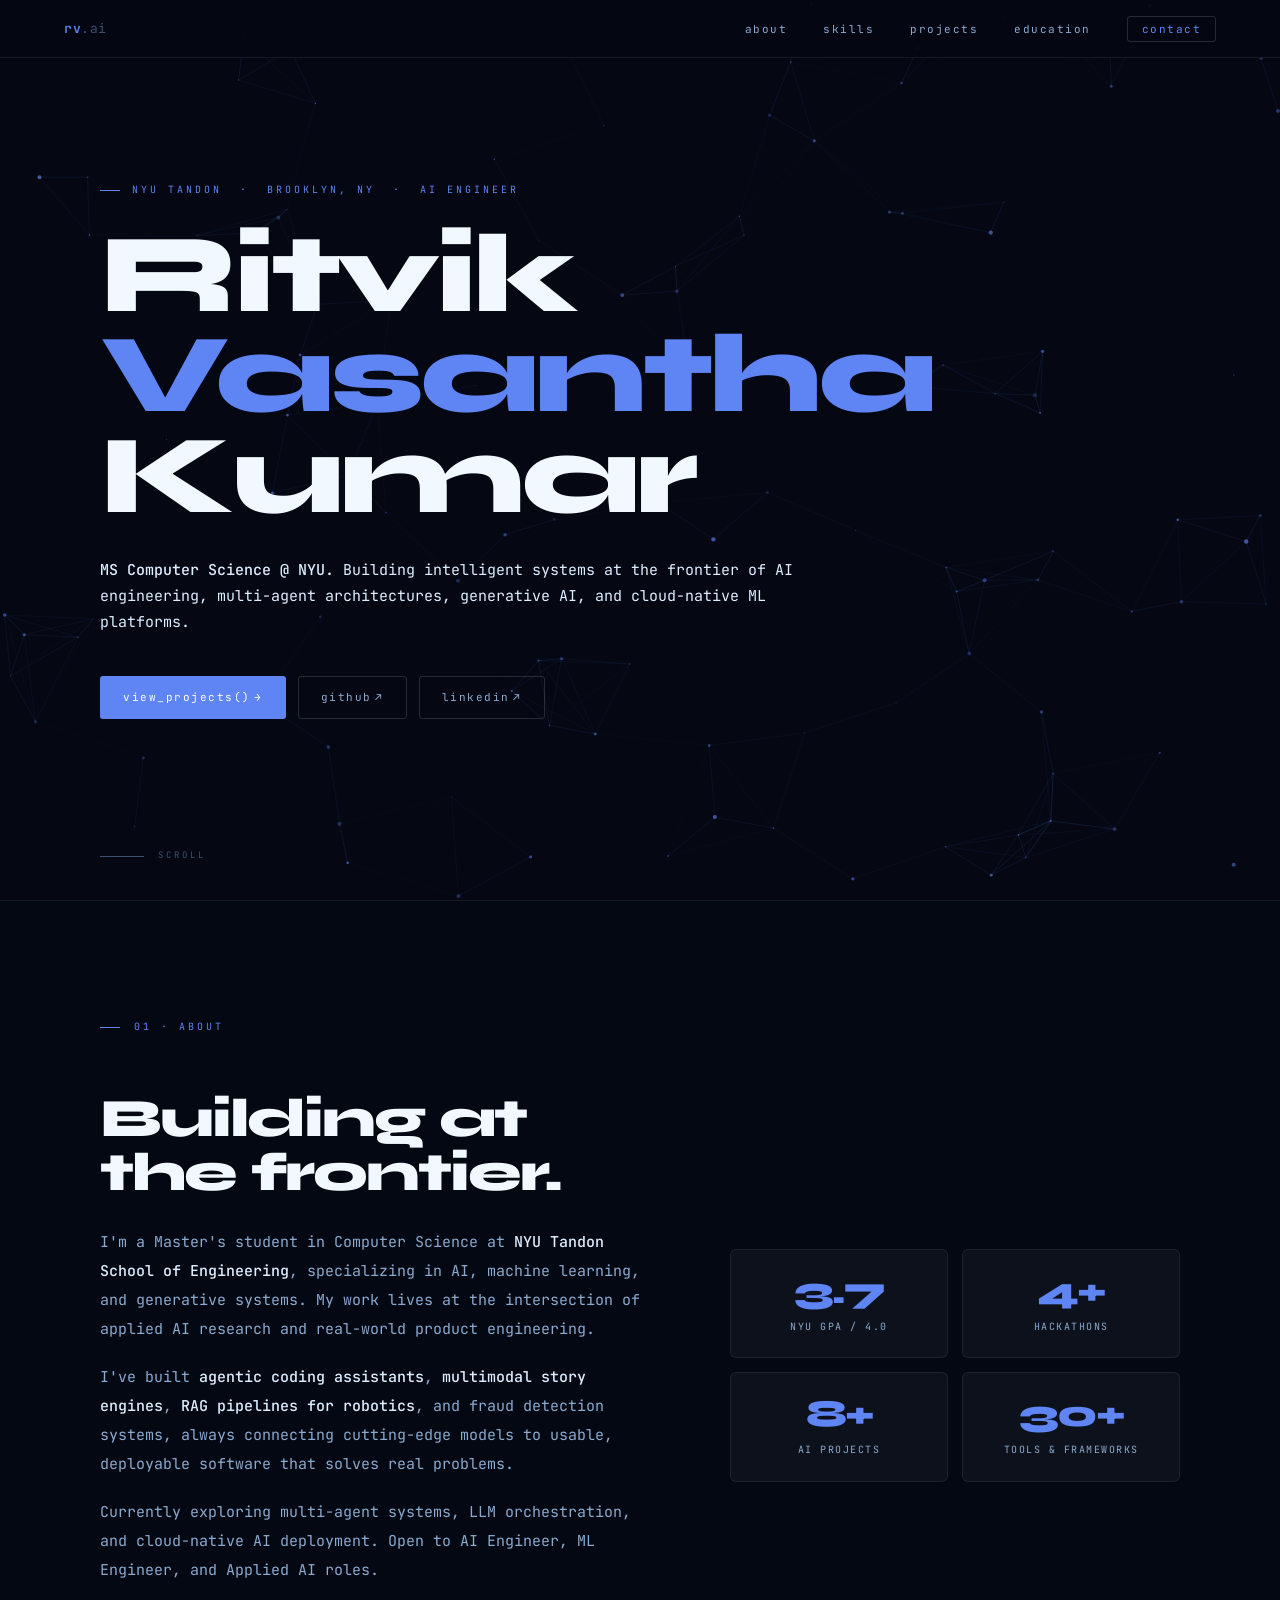
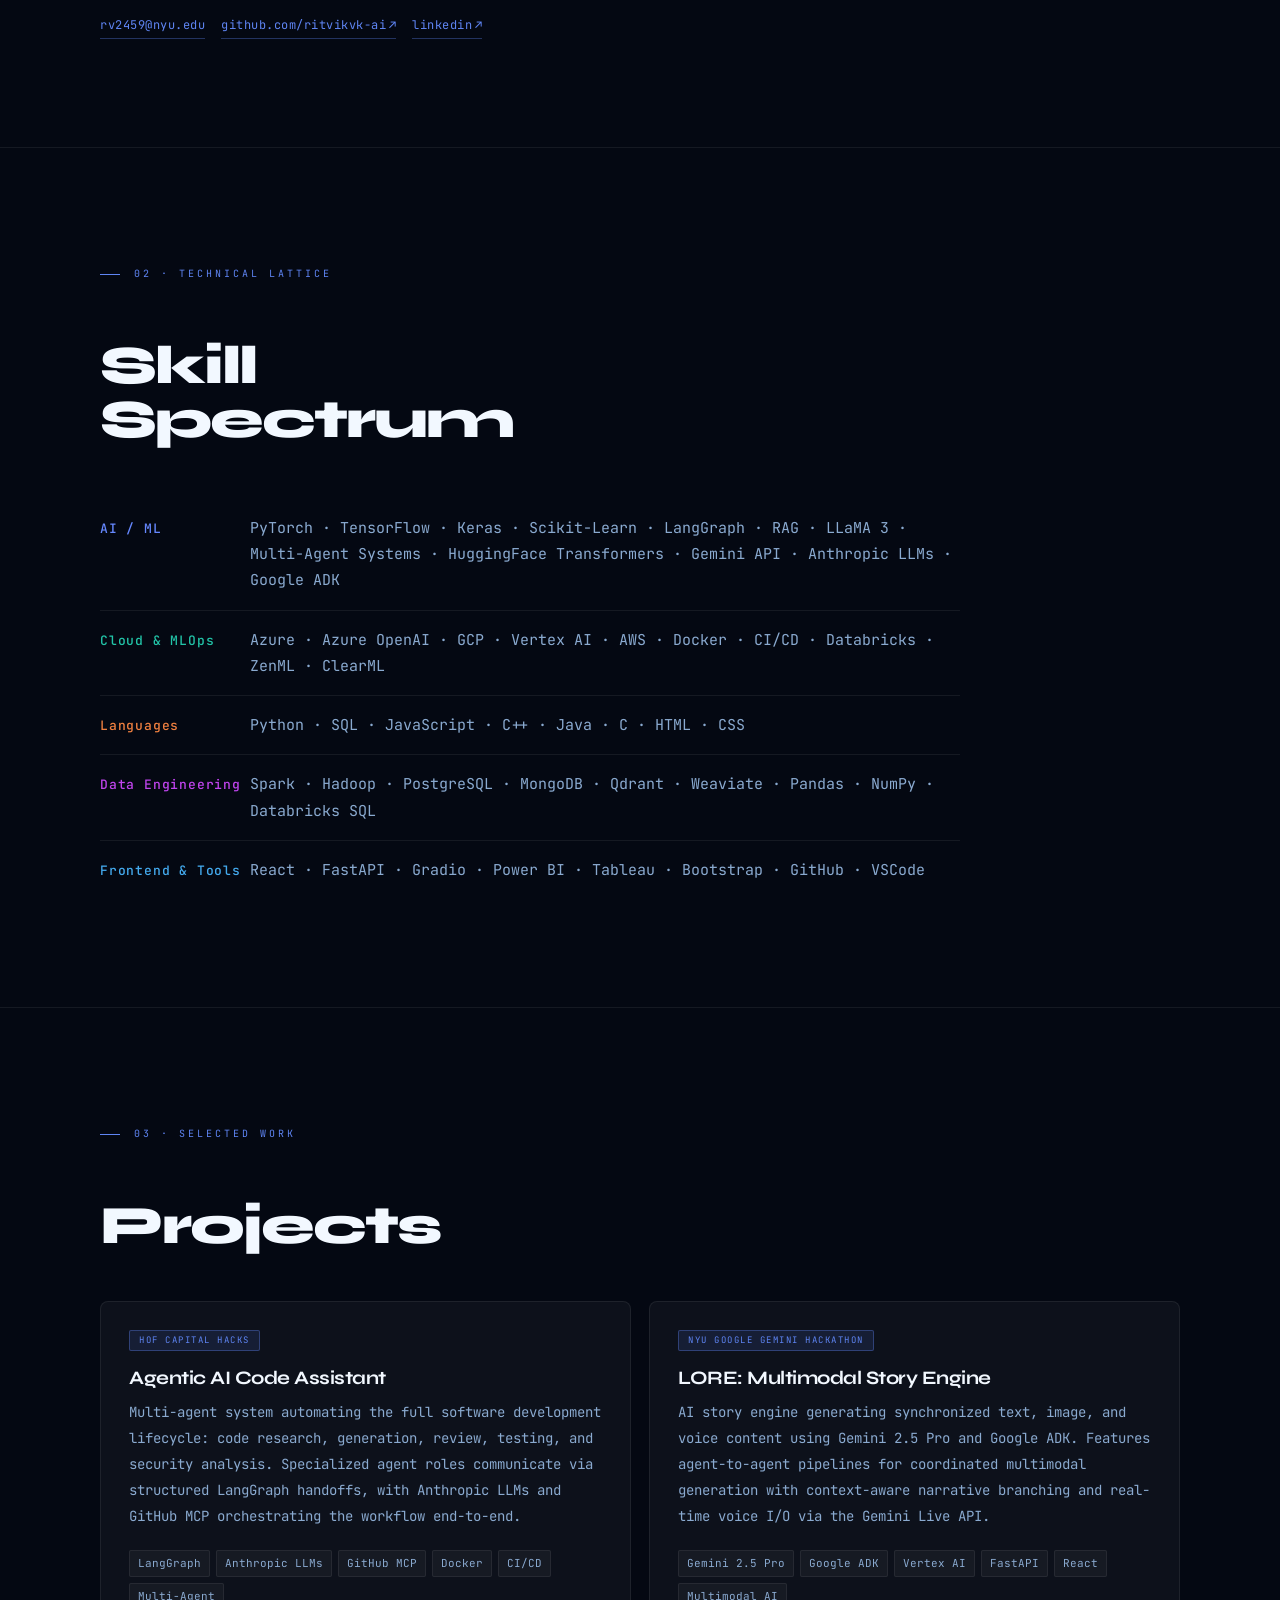
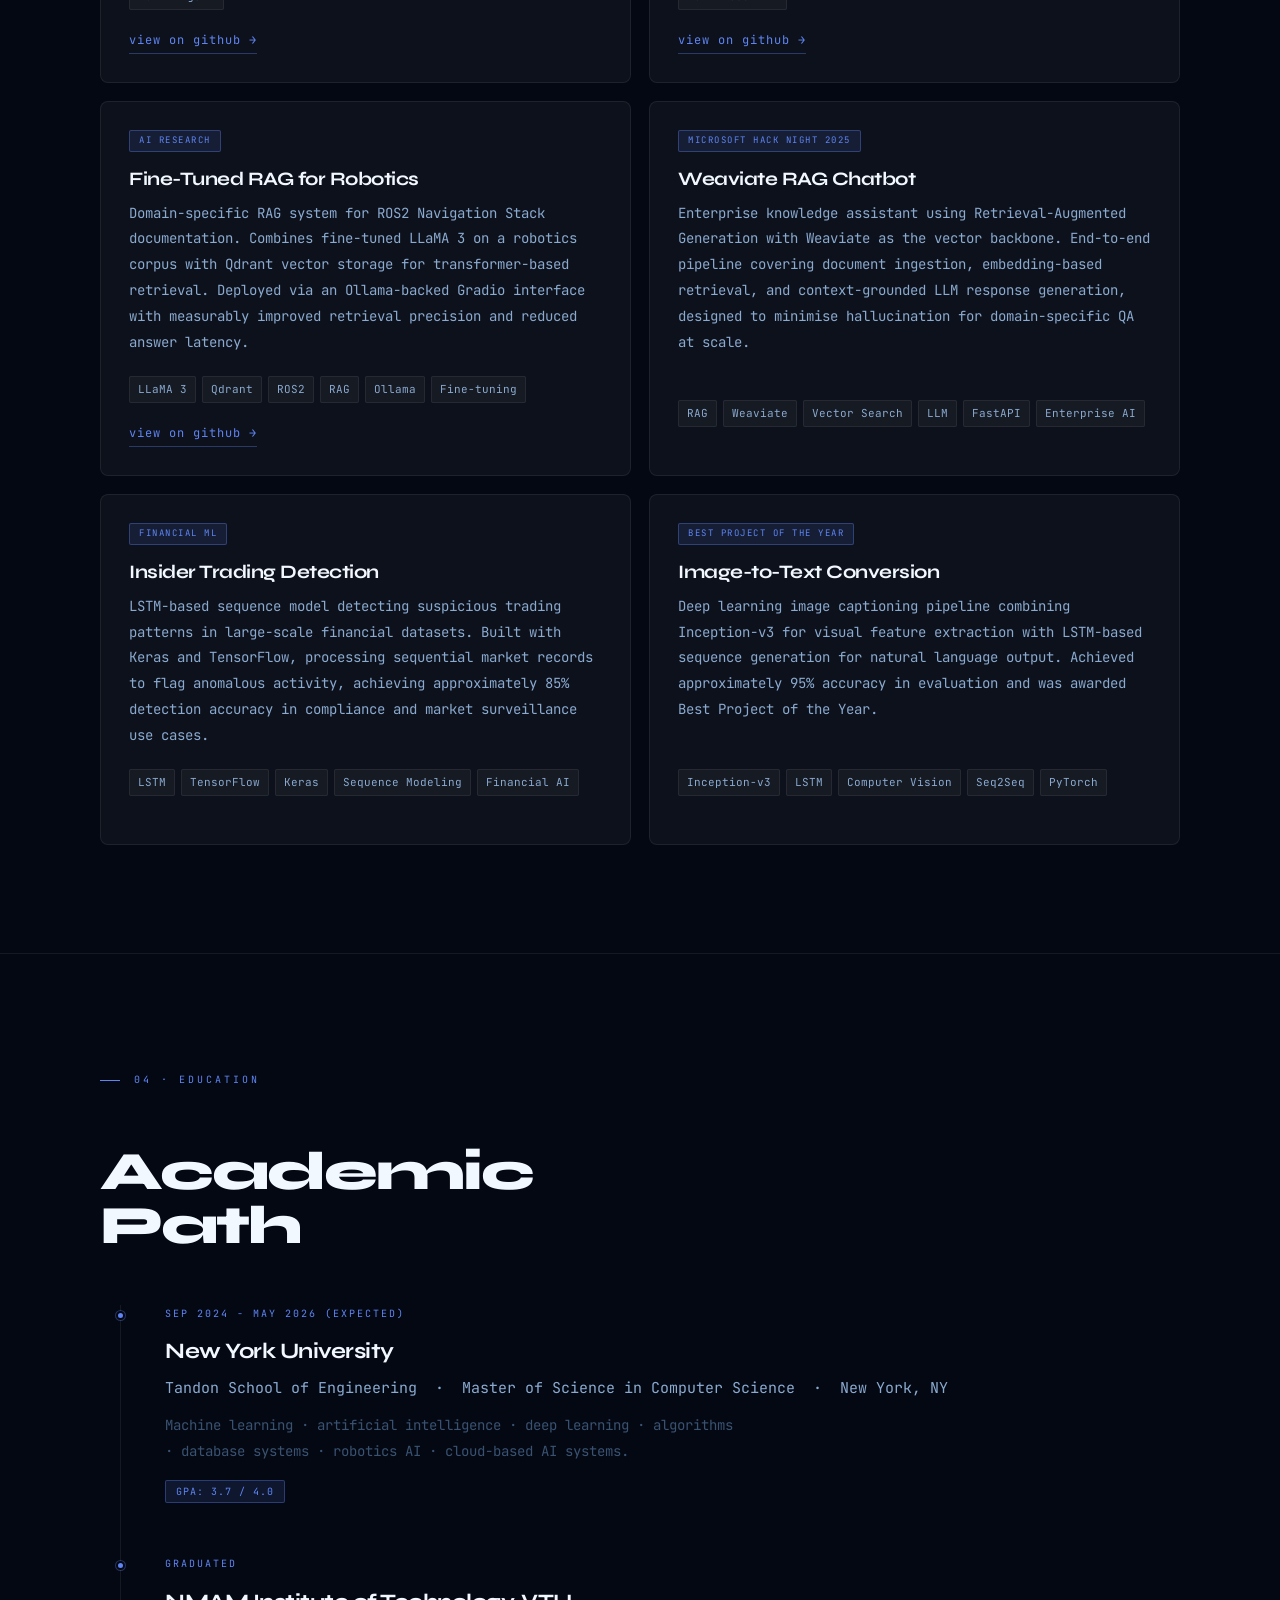
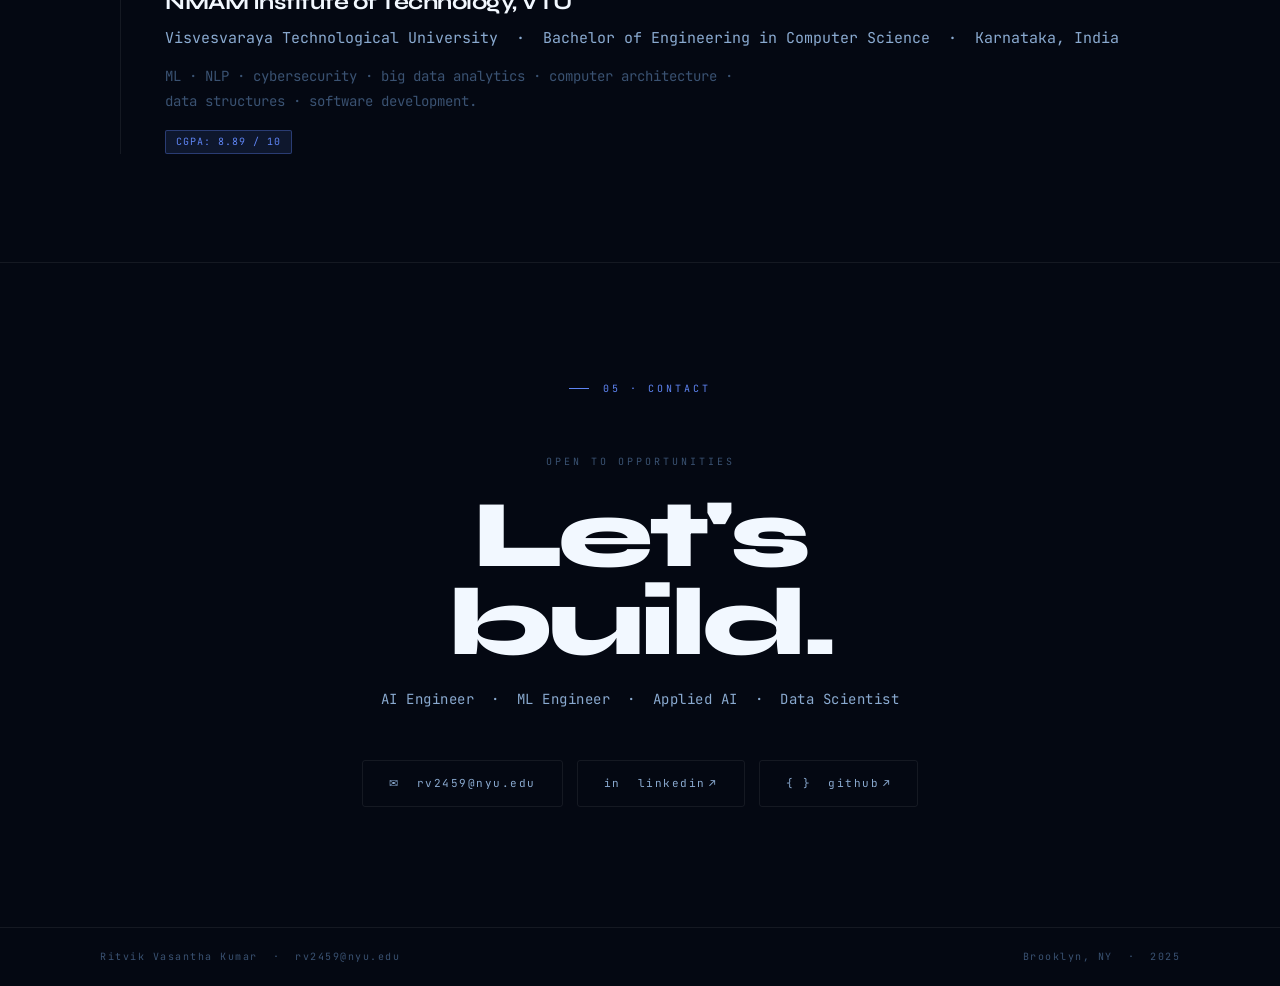
==== index.html @ a4bc90dc "Refactor index.html for meta tags and styling Updated meta tags and adjusted font sizes throughout t" ====
<!DOCTYPE html>
<html lang="en">
<head>
<meta charset="UTF-8">
<meta name="viewport" content="width=device-width, initial-scale=1.0">
<meta name="description" content="Ritvik Vasantha Kumar - AI Engineer, MS Computer Science at NYU Tandon. Building intelligent systems at the frontier of AI engineering and cloud-native ML.">
<meta property="og:title" content="Ritvik Vasantha Kumar - AI Engineer">
<meta property="og:description" content="MS Computer Science @ NYU. Building intelligent systems at the frontier of AI engineering, multi-agent architectures, and generative AI.">
<meta property="og:url" content="https://ritvikvk-ai.github.io">
<title>Ritvik Vasantha Kumar — AI Engineer</title>
<link rel="preconnect" href="https://fonts.googleapis.com">
<link rel="preconnect" href="https://fonts.gstatic.com" crossorigin>
<link href="https://fonts.googleapis.com/css2?family=JetBrains+Mono:ital,wght@0,300;0,400;0,500;0,600;0,700;1,400&family=Syne:wght@700;800&display=swap" rel="stylesheet">
<style>
*, *::before, *::after { box-sizing: border-box; margin: 0; padding: 0; }

:root {
  --s-acc:    #6688FF;
  --acc-lo:   rgba(100,136,255,0.12);
  --acc-mid:  rgba(100,136,255,0.36);
  --text:     #DDEEFF;
  --text-hi:  #F2F8FF;
  --text-mu:  #8AAAD0;
  --text-di:  #3A5272;
  --bdr:      rgba(255,255,255,0.07);
  --bdr-hi:   rgba(255,255,255,0.14);
  --card:     rgba(255,255,255,0.04);
  --card-hi:  rgba(255,255,255,0.07);
  --mono: 'JetBrains Mono','Courier New',monospace;
  --disp: 'Syne',sans-serif;
}

html { scroll-behavior: smooth; }

body {
  background: #040812;
  color: var(--text);
  font-family: var(--mono);
  font-size: 15px;
  line-height: 1.75;
  overflow-x: hidden;
  -webkit-font-smoothing: antialiased;
}

::-webkit-scrollbar { width: 3px; }
::-webkit-scrollbar-track { background: transparent; }
::-webkit-scrollbar-thumb { background: rgba(100,136,255,0.2); border-radius: 2px; }

#bg-canvas {
  position: fixed;
  top: 0; left: 0;
  width: 100%; height: 100%;
  z-index: 0;
  pointer-events: none;
}

nav {
  position: fixed;
  top: 0; left: 0; right: 0;
  z-index: 200;
  display: flex;
  align-items: center;
  justify-content: space-between;
  padding: 0 64px;
  height: 58px;
  background: rgba(4,8,18,0.82);
  backdrop-filter: blur(22px);
  -webkit-backdrop-filter: blur(22px);
  border-bottom: 0.5px solid var(--bdr);
}

.nav-logo {
  font-size: 13px; font-weight: 600; color: var(--s-acc); letter-spacing: 0.5px;
  cursor: pointer; background: none; border: none; font-family: var(--mono);
  padding: 0; text-decoration: none; display: inline-block;
  transition: opacity 0.2s;
}
.nav-logo:hover { opacity: 0.75; }
.nav-logo span { color: var(--text-di); font-weight: 400; }

.nav-links { display: flex; gap: 36px; list-style: none; }
.nav-links a {
  color: var(--text-mu);
  text-decoration: none;
  font-size: 11px;
  letter-spacing: 1.5px;
  transition: color 0.2s;
}
.nav-links a:hover, .nav-links a.active { color: var(--s-acc); }
.nav-cta {
  border: 0.5px solid var(--bdr-hi) !important;
  color: var(--s-acc) !important;
  padding: 5px 14px;
  border-radius: 3px;
  transition: background 0.2s !important;
}
.nav-cta:hover { background: var(--acc-lo) !important; }

section {
  position: relative;
  z-index: 1;
  padding: 108px 100px;
  border-top: 0.5px solid var(--bdr);
}

.s-label {
  display: inline-flex;
  align-items: center;
  gap: 14px;
  font-size: 10px;
  color: var(--s-acc);
  letter-spacing: 3px;
  margin-bottom: 56px;
}
.s-label::before { content: ''; width: 20px; height: 0.5px; background: currentColor; }

.s-title {
  font-family: var(--disp);
  font-size: clamp(36px,4.5vw,54px);
  font-weight: 800;
  color: var(--text-hi);
  letter-spacing: -2px;
  line-height: 1;
}

#hero {
  height: 100vh;
  min-height: 700px;
  display: flex;
  align-items: center;
  padding: 0 100px;
  border-top: none;
}

.hero-content { position: relative; z-index: 2; max-width: 720px; }

.hero-tag {
  display: flex;
  align-items: center;
  gap: 12px;
  font-size: 10px;
  color: var(--s-acc);
  letter-spacing: 3px;
  margin-bottom: 26px;
  opacity: 0;
  animation: fadeUp 0.7s 0.3s both;
}
.hero-tag::before { content: ''; width: 20px; height: 0.5px; background: currentColor; }

.hero-name {
  font-family: var(--disp);
  font-size: clamp(60px,9vw,112px);
  font-weight: 800;
  color: var(--text-hi);
  line-height: 0.9;
  letter-spacing: -4px;
  margin-bottom: 30px;
  opacity: 0;
  animation: fadeUp 0.8s 0.5s both;
}
.hero-name .hi { color: var(--s-acc); }

.hero-desc {
  font-size: 15px;
  margin-bottom: 40px;
  opacity: 0;
  animation: fadeUp 0.8s 0.7s both;
}
.hero-desc strong { color: var(--text); font-weight: 500; }

.hero-btns {
  display: flex;
  gap: 12px;
  flex-wrap: wrap;
  opacity: 0;
  animation: fadeUp 0.8s 0.9s both;
}

.btn {
  display: inline-flex;
  align-items: center;
  gap: 8px;
  padding: 11px 22px;
  border-radius: 3px;
  font-family: var(--mono);
  font-size: 11px;
  letter-spacing: 1.5px;
  text-decoration: none;
  transition: transform 0.18s, background 0.2s, border-color 0.2s, color 0.2s;
  cursor: pointer;
}
.btn:hover { transform: translateY(-2px); }
.btn-fill { background: var(--s-acc); color: #fff; border: 0.5px solid transparent; }
.btn-fill:hover { filter: brightness(1.15); }
.btn-line { background: transparent; color: var(--text-mu); border: 0.5px solid var(--bdr-hi); }
.btn-line:hover { background: var(--acc-lo); color: var(--s-acc); border-color: var(--s-acc); }

.hero-scroll {
  position: absolute;
  bottom: 36px; left: 100px;
  z-index: 2;
  display: flex;
  align-items: center;
  gap: 14px;
  font-size: 9px;
  color: var(--text-di);
  letter-spacing: 3px;
  opacity: 0;
  animation: fadeIn 1s 1.4s both;
}
.scroll-track { width: 44px; height: 0.5px; background: var(--text-di); overflow: hidden; position: relative; }
.scroll-track::after {
  content: '';
  position: absolute;
  left: -100%; top: 0;
  width: 100%; height: 100%;
  background: var(--s-acc);
  animation: runRight 2.4s 1.8s infinite ease-in-out;
}

.about-grid { display: grid; grid-template-columns: 1.1fr 0.9fr; gap: 80px; align-items: center; }
.about-body p { font-size: 15px; color: var(--text-mu); line-height: 1.95; margin-bottom: 18px; }
.about-body p:last-of-type { margin-bottom: 0; }
.about-body strong { color: var(--text); font-weight: 500; }
.about-links { display: flex; gap: 16px; margin-top: 30px; flex-wrap: wrap; }
.a-link {
  font-size: 12px; color: var(--s-acc); text-decoration: none;
  letter-spacing: 0.5px; border-bottom: 0.5px solid var(--acc-mid); padding-bottom: 2px;
  transition: border-color 0.2s;
}
.a-link:hover { border-color: var(--s-acc); }

.stat-grid { display: grid; grid-template-columns: 1fr 1fr; gap: 14px; }
.stat {
  background: var(--card);
  border: 0.5px solid var(--bdr);
  border-radius: 6px;
  padding: 22px 20px;
  text-align: center;
  transition: border-color 0.25s, background 0.25s;
}
.stat:hover { background: var(--card-hi); border-color: var(--bdr-hi); }
.stat-val {
  font-family: var(--disp);
  font-size: 38px; font-weight: 800;
  color: var(--s-acc);
  letter-spacing: -2px; line-height: 1; margin-bottom: 8px;
}
.stat-lbl { font-size: 10px; color: var(--text-mu); letter-spacing: 1.5px; }

.skills-hd { display: flex; justify-content: flex-start; align-items: flex-end; margin-bottom: 52px; }

.spec-list { display: flex; flex-direction: column; max-width: 860px; }
.spec-row {
  display: flex;
  align-items: baseline;
  padding: 16px 0;
  border-bottom: 0.5px solid var(--bdr);
}
.spec-row:last-child { border-bottom: none; }
.spec-cat { font-size: 13px; font-weight: 500; letter-spacing: 0.8px; width: 150px; flex-shrink: 0; }
.spec-skills { font-size: 15px; color: var(--text-mu); line-height: 1.75; }

.proj-grid { display: grid; grid-template-columns: repeat(2,1fr); gap: 18px; }
.proj-card {
  background: var(--card);
  border: 0.5px solid var(--bdr);
  border-radius: 8px;
  padding: 28px;
  position: relative; overflow: hidden;
  transition: border-color 0.25s, transform 0.2s, background 0.25s;
  display: flex; flex-direction: column;
}
.proj-card::before {
  content: '';
  position: absolute; top: 0; left: 0; right: 0; height: 1px;
  background: linear-gradient(90deg,transparent,var(--s-acc),transparent);
  opacity: 0; transition: opacity 0.35s;
}
.proj-card:hover { border-color: var(--bdr-hi); transform: translateY(-3px); background: var(--card-hi); }
.proj-card:hover::before { opacity: 1; }
.proj-badge {
  display: inline-block; font-size: 9px; letter-spacing: 1.5px;
  color: var(--s-acc); background: var(--acc-lo); border: 0.5px solid var(--acc-mid);
  padding: 2px 9px; border-radius: 2px; margin-bottom: 16px; width: fit-content;
}
.proj-card h3 {
  font-family: var(--disp); font-size: 19px; font-weight: 700;
  color: var(--text-hi); letter-spacing: -0.5px; margin-bottom: 10px; line-height: 1.2;
}
.proj-card p { font-size: 14px; color: var(--text-mu); line-height: 1.85; margin-bottom: 20px; flex: 1; }
.proj-tags { display: flex; flex-wrap: wrap; gap: 6px; margin-bottom: 20px; }
.ptag {
  font-size: 11px; color: var(--text-mu);
  background: rgba(255,255,255,0.04);
  border: 0.5px solid var(--bdr);
  padding: 3px 8px; border-radius: 2px;
}
.proj-link {
  font-size: 12px; color: var(--s-acc); text-decoration: none; letter-spacing: 1px;
  display: inline-flex; align-items: center; gap: 6px;
  border-bottom: 0.5px solid var(--acc-mid); padding-bottom: 2px;
  width: fit-content; transition: border-color 0.2s;
}
.proj-link:hover { border-color: var(--s-acc); }

.edu-line { border-left: 0.5px solid var(--bdr); margin-left: 20px; }
.edu-item { position: relative; padding: 0 0 52px 44px; }
.edu-item:last-child { padding-bottom: 0; }
.edu-item::before {
  content: '';
  position: absolute; left: -5px; top: 6px;
  width: 9px; height: 9px; border-radius: 50%;
  background: var(--s-acc);
  border: 2px solid #040812;
  box-shadow: 0 0 0 1px var(--acc-mid);
}
.edu-yr { font-size: 10px; color: var(--s-acc); letter-spacing: 2px; margin-bottom: 10px; }
.edu-degree { font-family: var(--disp); font-size: 22px; font-weight: 700; color: var(--text-hi); letter-spacing: -0.5px; margin-bottom: 4px; }
.edu-school { font-size: 15px; color: var(--text-mu); margin-bottom: 12px; }
.edu-body { font-size: 14px; color: var(--text-di); line-height: 1.85; max-width: 580px; margin-bottom: 12px; }
.edu-gpa {
  display: inline-block; font-size: 10px; color: var(--s-acc);
  background: var(--acc-lo); border: 0.5px solid var(--acc-mid);
  padding: 2px 10px; border-radius: 2px; letter-spacing: 1px;
}

#contact { text-align: center; padding-bottom: 120px; }
.contact-eyebrow { font-size: 10px; color: var(--text-di); letter-spacing: 3px; margin-bottom: 20px; }
.contact-title {
  font-family: var(--disp); font-size: clamp(54px,8vw,96px);
  font-weight: 800; color: var(--text-hi);
  letter-spacing: -4px; line-height: 0.92; margin-bottom: 20px;
}
.contact-sub { font-size: 14px; color: var(--text-mu); margin-bottom: 48px; letter-spacing: 0.5px; }
.contact-row { display: flex; justify-content: center; gap: 14px; flex-wrap: wrap; }
.c-link {
  display: inline-flex; align-items: center; gap: 8px;
  border: 0.5px solid var(--bdr); color: var(--text-mu);
  padding: 13px 26px; border-radius: 3px; text-decoration: none;
  font-size: 11px; letter-spacing: 1.5px; font-family: var(--mono);
  transition: border-color 0.2s, color 0.2s, background 0.2s, transform 0.18s;
}
.c-link:hover { border-color: var(--s-acc); color: var(--s-acc); background: var(--acc-lo); transform: translateY(-2px); }

footer {
  position: relative; z-index: 1;
  padding: 20px 100px;
  border-top: 0.5px solid var(--bdr);
  display: flex; justify-content: space-between; align-items: center;
  font-size: 10px; color: var(--text-di); letter-spacing: 1.5px;
}

#tip {
  position: fixed;
  background: rgba(4,8,24,0.96);
  border: 0.5px solid var(--bdr-hi);
  color: var(--text); font-family: var(--mono); font-size: 11px;
  padding: 5px 12px; border-radius: 3px;
  pointer-events: none; display: none; z-index: 999; letter-spacing: 0.5px;
}

@keyframes fadeUp { from{opacity:0;transform:translateY(22px)} to{opacity:1;transform:translateY(0)} }
@keyframes fadeIn { from{opacity:0} to{opacity:1} }
@keyframes runRight { 0%{left:-100%} 100%{left:100%} }

.reveal { opacity:0; transform:translateY(28px); transition:opacity 0.75s ease,transform 0.75s ease; }
.reveal.d1 { transition-delay:0.1s; }
.reveal.d2 { transition-delay:0.2s; }
.reveal.in { opacity:1; transform:none; }

@media(max-width:960px){
  nav{padding:0 28px;}
  #hero,section,footer{padding-left:28px;padding-right:28px;}
  .hero-scroll{left:28px;}
  .about-grid,.proj-grid{grid-template-columns:1fr;}
  .about-grid{gap:44px;}
  .skills-hd{flex-direction:column;align-items:flex-start;gap:8px;}
  .hero-name{letter-spacing:-2px;}
  .nav-links{display:none;}
  footer{flex-direction:column;gap:8px;text-align:center;}
  .spec-cat{width:110px;}
}
</style>
</head>
<body>

<canvas id="bg-canvas"></canvas>
<div id="tip"></div>

<nav id="main-nav">
  <button class="nav-logo" onclick="window.scrollTo({top:0,behavior:'smooth'})">rv<span>.ai</span></button>
  <ul class="nav-links">
    <li><a href="#about">about</a></li>
    <li><a href="#skills">skills</a></li>
    <li><a href="#projects">projects</a></li>
    <li><a href="#education">education</a></li>
    <li><a href="#contact" class="nav-cta">contact</a></li>
  </ul>
</nav>

<section id="hero">
  <div class="hero-content">
    <div class="hero-tag">NYU TANDON &nbsp;&middot;&nbsp; BROOKLYN, NY &nbsp;&middot;&nbsp; AI ENGINEER</div>
    <h1 class="hero-name">Ritvik<br><span class="hi">Vasantha</span><br>Kumar</h1>
    <p class="hero-desc">
      <strong>MS Computer Science @ NYU.</strong> Building intelligent systems
      at the frontier of AI engineering, multi-agent architectures,
      generative AI, and cloud-native ML platforms.
    </p>
    <div class="hero-btns">
      <a href="#projects" class="btn btn-fill">view_projects()&thinsp;&rarr;</a>
      <a href="https://github.com/ritvikvk-ai" target="_blank" rel="noopener" class="btn btn-line">github&thinsp;&nearr;</a>
      <a href="https://linkedin.com/in/ritvik-vk" target="_blank" rel="noopener" class="btn btn-line">linkedin&thinsp;&nearr;</a>
    </div>
  </div>
  <div class="hero-scroll"><div class="scroll-track"></div>SCROLL</div>
</section>

<section id="about">
  <div class="s-label">01 &middot; ABOUT</div>
  <div class="about-grid">
    <div class="about-body reveal">
      <div class="s-title" style="margin-bottom:28px;">Building at<br>the frontier.</div>
      <p>I'm a Master's student in Computer Science at <strong>NYU Tandon School of Engineering</strong>, specializing in AI, machine learning, and generative systems. My work lives at the intersection of applied AI research and real-world product engineering.</p>
      <p>I've built <strong>agentic coding assistants</strong>, <strong>multimodal story engines</strong>, <strong>RAG pipelines for robotics</strong>, and fraud detection systems, always connecting cutting-edge models to usable, deployable software that solves real problems.</p>
      <p>Currently exploring multi-agent systems, LLM orchestration, and cloud-native AI deployment. Open to AI Engineer, ML Engineer, and Applied AI roles.</p>
      <div class="about-links">
        <a href="mailto:rv2459@nyu.edu" class="a-link">rv2459@nyu.edu</a>
        <a href="https://github.com/ritvikvk-ai" target="_blank" rel="noopener" class="a-link">github.com/ritvikvk-ai&thinsp;&nearr;</a>
        <a href="https://linkedin.com/in/ritvik-vk" target="_blank" rel="noopener" class="a-link">linkedin&thinsp;&nearr;</a>
      </div>
    </div>
    <div class="stat-grid reveal d1">
      <div class="stat"><div class="stat-val">3.7</div><div class="stat-lbl">NYU GPA / 4.0</div></div>
      <div class="stat"><div class="stat-val">4+</div><div class="stat-lbl">HACKATHONS</div></div>
      <div class="stat"><div class="stat-val">8+</div><div class="stat-lbl">AI PROJECTS</div></div>
      <div class="stat"><div class="stat-val">30+</div><div class="stat-lbl">TOOLS &amp; FRAMEWORKS</div></div>
    </div>
  </div>
</section>

<section id="skills">
  <div class="s-label">02 &middot; TECHNICAL LATTICE</div>
  <div class="skills-hd reveal">
    <div class="s-title">Skill<br>Spectrum</div>
  </div>
  <div class="spec-list reveal d1">
    <div class="spec-row">
      <span class="spec-cat" style="color:#6688FF;">AI / ML</span>
      <span class="spec-skills">PyTorch &middot; TensorFlow &middot; Keras &middot; Scikit-Learn &middot; LangGraph &middot; RAG &middot; LLaMA 3 &middot; Multi-Agent Systems &middot; HuggingFace Transformers &middot; Gemini API &middot; Anthropic LLMs &middot; Google ADK</span>
    </div>
    <div class="spec-row">
      <span class="spec-cat" style="color:#22C4A8;">Cloud &amp; MLOps</span>
      <span class="spec-skills">Azure &middot; Azure OpenAI &middot; GCP &middot; Vertex AI &middot; AWS &middot; Docker &middot; CI/CD &middot; Databricks &middot; ZenML &middot; ClearML</span>
    </div>
    <div class="spec-row">
      <span class="spec-cat" style="color:#F08040;">Languages</span>
      <span class="spec-skills">Python &middot; SQL &middot; JavaScript &middot; C++ &middot; Java &middot; C &middot; HTML &middot; CSS</span>
    </div>
    <div class="spec-row">
      <span class="spec-cat" style="color:#C044EE;">Data Engineering</span>
      <span class="spec-skills">Spark &middot; Hadoop &middot; PostgreSQL &middot; MongoDB &middot; Qdrant &middot; Weaviate &middot; Pandas &middot; NumPy &middot; Databricks SQL</span>
    </div>
    <div class="spec-row">
      <span class="spec-cat" style="color:#44AAEE;">Frontend &amp; Tools</span>
      <span class="spec-skills">React &middot; FastAPI &middot; Gradio &middot; Power BI &middot; Tableau &middot; Bootstrap &middot; GitHub &middot; VSCode</span>
    </div>
  </div>
</section>

<section id="projects">
  <div class="s-label">03 &middot; SELECTED WORK</div>
  <div class="s-title reveal" style="margin-bottom:48px;">Projects</div>
  <div class="proj-grid">

    <div class="proj-card reveal">
      <div class="proj-badge">HOF CAPITAL HACKS</div>
      <h3>Agentic AI Code Assistant</h3>
      <p>Multi-agent system automating the full software development lifecycle: code research, generation, review, testing, and security analysis. Specialized agent roles communicate via structured LangGraph handoffs, with Anthropic LLMs and GitHub MCP orchestrating the workflow end-to-end.</p>
      <div class="proj-tags">
        <span class="ptag">LangGraph</span><span class="ptag">Anthropic LLMs</span><span class="ptag">GitHub MCP</span><span class="ptag">Docker</span><span class="ptag">CI/CD</span><span class="ptag">Multi-Agent</span>
      </div>
      <a href="https://github.com/ritvikvk-ai/remote-dev-ai" target="_blank" rel="noopener" class="proj-link">view on github &rarr;</a>
    </div>

    <div class="proj-card reveal d1">
      <div class="proj-badge">NYU GOOGLE GEMINI HACKATHON</div>
      <h3>LORE: Multimodal Story Engine</h3>
      <p>AI story engine generating synchronized text, image, and voice content using Gemini 2.5 Pro and Google ADK. Features agent-to-agent pipelines for coordinated multimodal generation with context-aware narrative branching and real-time voice I/O via the Gemini Live API.</p>
      <div class="proj-tags">
        <span class="ptag">Gemini 2.5 Pro</span><span class="ptag">Google ADK</span><span class="ptag">Vertex AI</span><span class="ptag">FastAPI</span><span class="ptag">React</span><span class="ptag">Multimodal AI</span>
      </div>
      <a href="https://github.com/ritvikvk-ai/LORE" target="_blank" rel="noopener" class="proj-link">view on github &rarr;</a>
    </div>

    <div class="proj-card reveal">
      <div class="proj-badge">AI RESEARCH</div>
      <h3>Fine-Tuned RAG for Robotics</h3>
      <p>Domain-specific RAG system for ROS2 Navigation Stack documentation. Combines fine-tuned LLaMA 3 on a robotics corpus with Qdrant vector storage for transformer-based retrieval. Deployed via an Ollama-backed Gradio interface with measurably improved retrieval precision and reduced answer latency.</p>
      <div class="proj-tags">
        <span class="ptag">LLaMA 3</span><span class="ptag">Qdrant</span><span class="ptag">ROS2</span><span class="ptag">RAG</span><span class="ptag">Ollama</span><span class="ptag">Fine-tuning</span>
      </div>
      <a href="https://github.com/ritvikvk-ai/ai_project" target="_blank" rel="noopener" class="proj-link">view on github &rarr;</a>
    </div>

    <div class="proj-card reveal d1">
      <div class="proj-badge">MICROSOFT HACK NIGHT 2025</div>
      <h3>Weaviate RAG Chatbot</h3>
      <p>Enterprise knowledge assistant using Retrieval-Augmented Generation with Weaviate as the vector backbone. End-to-end pipeline covering document ingestion, embedding-based retrieval, and context-grounded LLM response generation, designed to minimise hallucination for domain-specific QA at scale.</p>
      <div class="proj-tags">
        <span class="ptag">RAG</span><span class="ptag">Weaviate</span><span class="ptag">Vector Search</span><span class="ptag">LLM</span><span class="ptag">FastAPI</span><span class="ptag">Enterprise AI</span>
      </div>
    </div>

    <div class="proj-card reveal">
      <div class="proj-badge">FINANCIAL ML</div>
      <h3>Insider Trading Detection</h3>
      <p>LSTM-based sequence model detecting suspicious trading patterns in large-scale financial datasets. Built with Keras and TensorFlow, processing sequential market records to flag anomalous activity, achieving approximately 85% detection accuracy in compliance and market surveillance use cases.</p>
      <div class="proj-tags">
        <span class="ptag">LSTM</span><span class="ptag">TensorFlow</span><span class="ptag">Keras</span><span class="ptag">Sequence Modeling</span><span class="ptag">Financial AI</span>
      </div>
    </div>

    <div class="proj-card reveal d1">
      <div class="proj-badge">BEST PROJECT OF THE YEAR</div>
      <h3>Image-to-Text Conversion</h3>
      <p>Deep learning image captioning pipeline combining Inception-v3 for visual feature extraction with LSTM-based sequence generation for natural language output. Achieved approximately 95% accuracy in evaluation and was awarded Best Project of the Year.</p>
      <div class="proj-tags">
        <span class="ptag">Inception-v3</span><span class="ptag">LSTM</span><span class="ptag">Computer Vision</span><span class="ptag">Seq2Seq</span><span class="ptag">PyTorch</span>
      </div>
    </div>

  </div>
</section>

<section id="education">
  <div class="s-label">04 &middot; EDUCATION</div>
  <div class="s-title reveal" style="margin-bottom:52px;">Academic<br>Path</div>
  <div class="edu-line reveal d1">
    <div class="edu-item">
      <div class="edu-yr">SEP 2024 - MAY 2026 (EXPECTED)</div>
      <div class="edu-degree">New York University</div>
      <div class="edu-school">Tandon School of Engineering &nbsp;&middot;&nbsp; Master of Science in Computer Science &nbsp;&middot;&nbsp; New York, NY</div>
      <div class="edu-body">Machine learning &middot; artificial intelligence &middot; deep learning &middot; algorithms &middot; database systems &middot; robotics AI &middot; cloud-based AI systems.</div>
      <div class="edu-gpa">GPA: 3.7 / 4.0</div>
    </div>
    <div class="edu-item">
      <div class="edu-yr">GRADUATED</div>
      <div class="edu-degree">NMAM Institute of Technology, VTU</div>
      <div class="edu-school">Visvesvaraya Technological University &nbsp;&middot;&nbsp; Bachelor of Engineering in Computer Science &nbsp;&middot;&nbsp; Karnataka, India</div>
      <div class="edu-body">ML &middot; NLP &middot; cybersecurity &middot; big data analytics &middot; computer architecture &middot; data structures &middot; software development.</div>
      <div class="edu-gpa">CGPA: 8.89 / 10</div>
    </div>
  </div>
</section>

<section id="contact">
  <div class="s-label" style="justify-content:center;">05 &middot; CONTACT</div>
  <div class="contact-eyebrow reveal">OPEN TO OPPORTUNITIES</div>
  <div class="contact-title reveal">Let's<br>build.</div>
  <div class="contact-sub reveal">AI Engineer &nbsp;&middot;&nbsp; ML Engineer &nbsp;&middot;&nbsp; Applied AI &nbsp;&middot;&nbsp; Data Scientist</div>
  <div class="contact-row reveal d1">
    <a href="mailto:rv2459@nyu.edu" class="c-link">&#x2709;&nbsp; rv2459@nyu.edu</a>
    <a href="https://linkedin.com/in/ritvik-vk" target="_blank" rel="noopener" class="c-link">in&nbsp; linkedin&thinsp;&nearr;</a>
    <a href="https://github.com/ritvikvk-ai" target="_blank" rel="noopener" class="c-link">{ }&nbsp; github&thinsp;&nearr;</a>
  </div>
</section>

<footer>
  <div>Ritvik Vasantha Kumar &nbsp;&middot;&nbsp; rv2459@nyu.edu</div>
  <div>Brooklyn, NY &nbsp;&middot;&nbsp; 2025</div>
</footer>

<script>
/* ═══════════════════════════════════════
   COLOR PALETTE PER SECTION
═══════════════════════════════════════ */
const STOPS = [
  { id:'hero',      bg:[4,8,18],    pt:[100,130,255], ar:100,ag:130,ab:255 },
  { id:'about',     bg:[5,9,20],    pt:[80,160,220],  ar:80, ag:160,ab:220 },
  { id:'skills',    bg:[5,10,18],   pt:[70,180,200],  ar:70, ag:180,ab:200 },
  { id:'projects',  bg:[8,6,20],    pt:[120,100,240], ar:120,ag:100,ab:240 },
  { id:'education', bg:[6,7,20],    pt:[90,130,250],  ar:90, ag:130,ab:250 },
  { id:'contact',   bg:[4,7,20],    pt:[100,120,255], ar:100,ag:120,ab:255 },
];

function lerp(a,b,t){ return a+(b-a)*t; }
function l3(a,b,t){ return [lerp(a[0],b[0],t),lerp(a[1],b[1],t),lerp(a[2],b[2],t)]; }
function la(c,t,s){ return c.map((v,i)=>lerp(v,t[i],s)); }
function rnd(v){ return Math.round(v); }

/* ═══════════════════════════════════════
   CANVAS
═══════════════════════════════════════ */
const cv  = document.getElementById('bg-canvas');
const ctx = cv.getContext('2d');
let W, H;

function resize(){
  W = cv.width  = window.innerWidth;
  H = cv.height = window.innerHeight;
}
resize();
window.addEventListener('resize', resize);

/* ═══════════════════════════════════════
   PARTICLES
═══════════════════════════════════════ */
const N = 115;
let pts = [];
function mkPts(){
  pts = Array.from({length:N},()=>({
    x:Math.random()*W, y:Math.random()*H,
    vx:(Math.random()-.5)*.5, vy:(Math.random()-.5)*.5,
    r:Math.random()*1.8+.4, op:Math.random()*.45+.2
  }));
}
mkPts();
window.addEventListener('resize', mkPts);

let mx=-9999, my=-9999;
window.addEventListener('mousemove', e=>{ mx=e.clientX; my=e.clientY; });
window.addEventListener('mouseleave',()=>{ mx=-9999; my=-9999; });

/* ═══════════════════════════════════════
   COLOR STATE
═══════════════════════════════════════ */
let cBg  = [...STOPS[0].bg];
let cPt  = [...STOPS[0].pt];
let cAcc = [STOPS[0].ar, STOPS[0].ag, STOPS[0].ab];
let tBg  = [...cBg];
let tPt  = [...cPt];
let tAcc = [...cAcc];

/* ═══════════════════════════════════════
   SCROLL — UPDATE TARGETS
═══════════════════════════════════════ */
let tops = [];
function cacheTops(){
  tops = STOPS.map(s=>{
    const el = document.getElementById(s.id);
    return el ? el.getBoundingClientRect().top + window.scrollY : 0;
  });
}
window.addEventListener('load', cacheTops);
window.addEventListener('resize', cacheTops);
setTimeout(cacheTops, 300);

function onScroll(){
  if(!tops.length) cacheTops();
  const sy = window.scrollY + window.innerHeight * 0.38;
  let lo = 0;
  for(let i=0;i<tops.length-1;i++){ if(sy>=tops[i]) lo=i; }
  const hi = Math.min(lo+1, STOPS.length-1);
  const span = tops[hi]-tops[lo];
  const t = span>0 ? Math.min(Math.max((sy-tops[lo])/span,0),1) : 0;

  tBg  = l3(STOPS[lo].bg, STOPS[hi].bg, t);
  tPt  = l3(STOPS[lo].pt, STOPS[hi].pt, t);
  tAcc = l3(
    [STOPS[lo].ar,STOPS[lo].ag,STOPS[lo].ab],
    [STOPS[hi].ar,STOPS[hi].ag,STOPS[hi].ab],
    t
  );
}
window.addEventListener('scroll', onScroll, {passive:true});
onScroll();

/* ═══════════════════════════════════════
   RENDER LOOP
═══════════════════════════════════════ */
const root = document.documentElement;
const nav  = document.getElementById('main-nav');

function frame(){
  const E = 0.038;
  cBg  = la(cBg,  tBg,  E);
  cPt  = la(cPt,  tPt,  E);
  cAcc = la(cAcc, tAcc, E);

  const [br,bg,bb] = cBg.map(rnd);
  const [pr,pg,pb] = cPt.map(rnd);
  const [ar,ag,ab] = cAcc.map(rnd);

  /* canvas bg */
  ctx.fillStyle = `rgb(${br},${bg},${bb})`;
  ctx.fillRect(0,0,W,H);

  /* update CSS vars — accent colour flows everywhere */
  root.style.setProperty('--s-acc',   `rgb(${ar},${ag},${ab})`);
  root.style.setProperty('--acc-lo',  `rgba(${ar},${ag},${ab},0.12)`);
  root.style.setProperty('--acc-mid', `rgba(${ar},${ag},${ab},0.35)`);

  /* nav bg tracks canvas */
  nav.style.background = `rgba(${br},${bg},${bb},0.84)`;

  /* edu dot border syncs with canvas bg so dot colour pops */
  document.querySelectorAll('.edu-item').forEach(el=>{
    el.style.setProperty('--dot-bdr', `rgb(${br},${bg},${bb})`);
  });

  /* move particles */
  pts.forEach(p=>{
    p.x+=p.vx; p.y+=p.vy;
    if(p.x<0||p.x>W) p.vx*=-1;
    if(p.y<0||p.y>H) p.vy*=-1;
    /* mouse repel */
    const dx=p.x-mx, dy=p.y-my;
    const d2=dx*dx+dy*dy;
    if(d2<14000){
      const d=Math.sqrt(d2), f=(118-d)/118*.9;
      p.vx+=(dx/d)*f*.18; p.vy+=(dy/d)*f*.18;
      const sp=Math.sqrt(p.vx*p.vx+p.vy*p.vy);
      if(sp>2.5){p.vx=p.vx/sp*2.5; p.vy=p.vy/sp*2.5;}
    }
  });

  /* edges */
  for(let i=0;i<pts.length;i++){
    for(let j=i+1;j<pts.length;j++){
      const dx=pts[i].x-pts[j].x, dy=pts[i].y-pts[j].y;
      const d=Math.sqrt(dx*dx+dy*dy);
      if(d<140){
        ctx.strokeStyle=`rgba(${pr},${pg},${pb},${(1-d/140)*.27})`;
        ctx.lineWidth=.5;
        ctx.beginPath();
        ctx.moveTo(pts[i].x,pts[i].y);
        ctx.lineTo(pts[j].x,pts[j].y);
        ctx.stroke();
      }
    }
  }

  /* nodes */
  pts.forEach(p=>{
    ctx.fillStyle=`rgba(${pr},${pg},${pb},${p.op})`;
    ctx.beginPath();
    ctx.arc(p.x,p.y,p.r,0,Math.PI*2);
    ctx.fill();
  });

  requestAnimationFrame(frame);
}
frame();

/* ═══════════════════════════════════════
   EDU DOT BORDER — CSS custom property approach
═══════════════════════════════════════ */
const eduStyle = document.createElement('style');
eduStyle.textContent = '.edu-item::before{border-color:var(--dot-bdr,#040812)!important;}';
document.head.appendChild(eduStyle);

/* ═══════════════════════════════════════
   SCROLL REVEALS
═══════════════════════════════════════ */
const rvIO = new IntersectionObserver(entries=>{
  entries.forEach(e=>{
    if(e.isIntersecting){ e.target.classList.add('in'); rvIO.unobserve(e.target); }
  });
},{threshold:0.08});
document.querySelectorAll('.reveal').forEach(el=>rvIO.observe(el));

/* ═══════════════════════════════════════
   NAV ACTIVE LINK
═══════════════════════════════════════ */
const navAs = document.querySelectorAll('.nav-links a');
const navIO = new IntersectionObserver(entries=>{
  entries.forEach(e=>{
    if(e.isIntersecting){
      const id=e.target.id;
      navAs.forEach(a=>a.classList.toggle('active',a.getAttribute('href')===`#${id}`));
    }
  });
},{threshold:0.35});
document.querySelectorAll('section[id]').forEach(s=>navIO.observe(s));
</script>
</body>
</html>
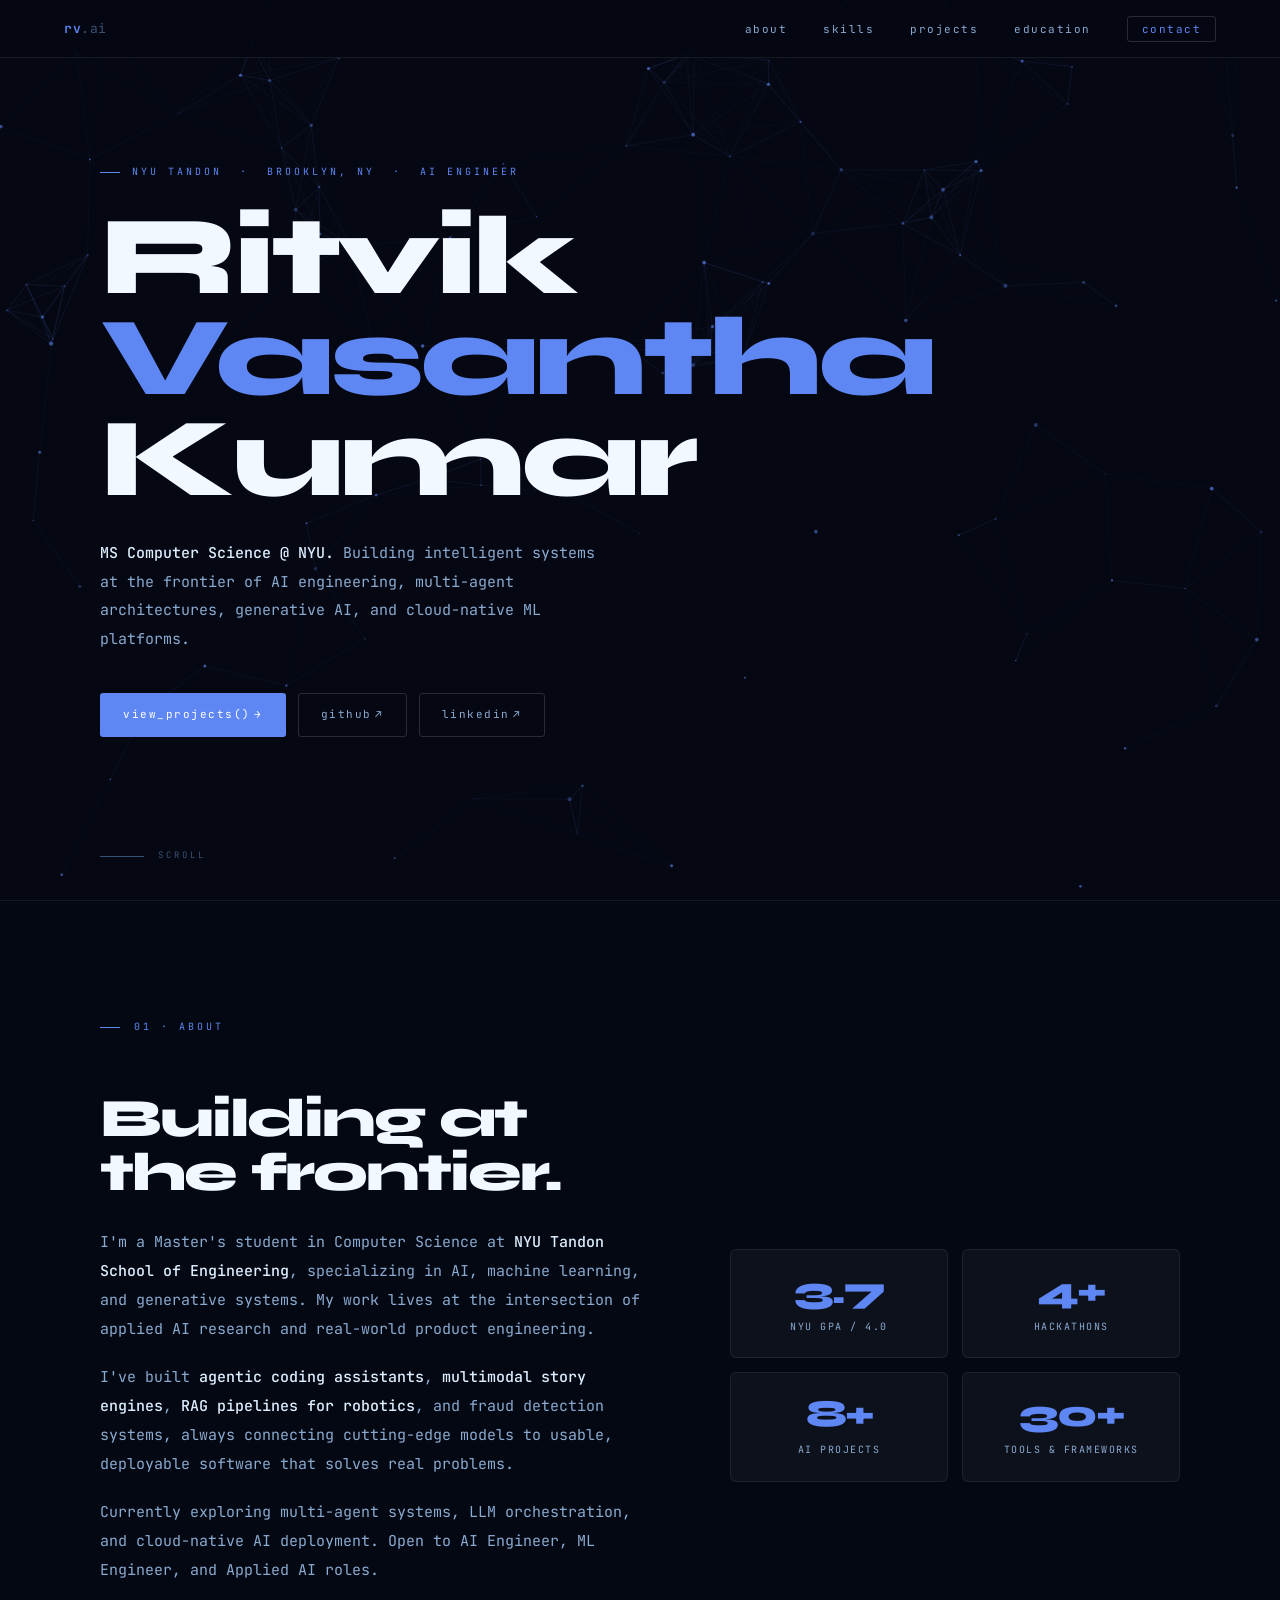
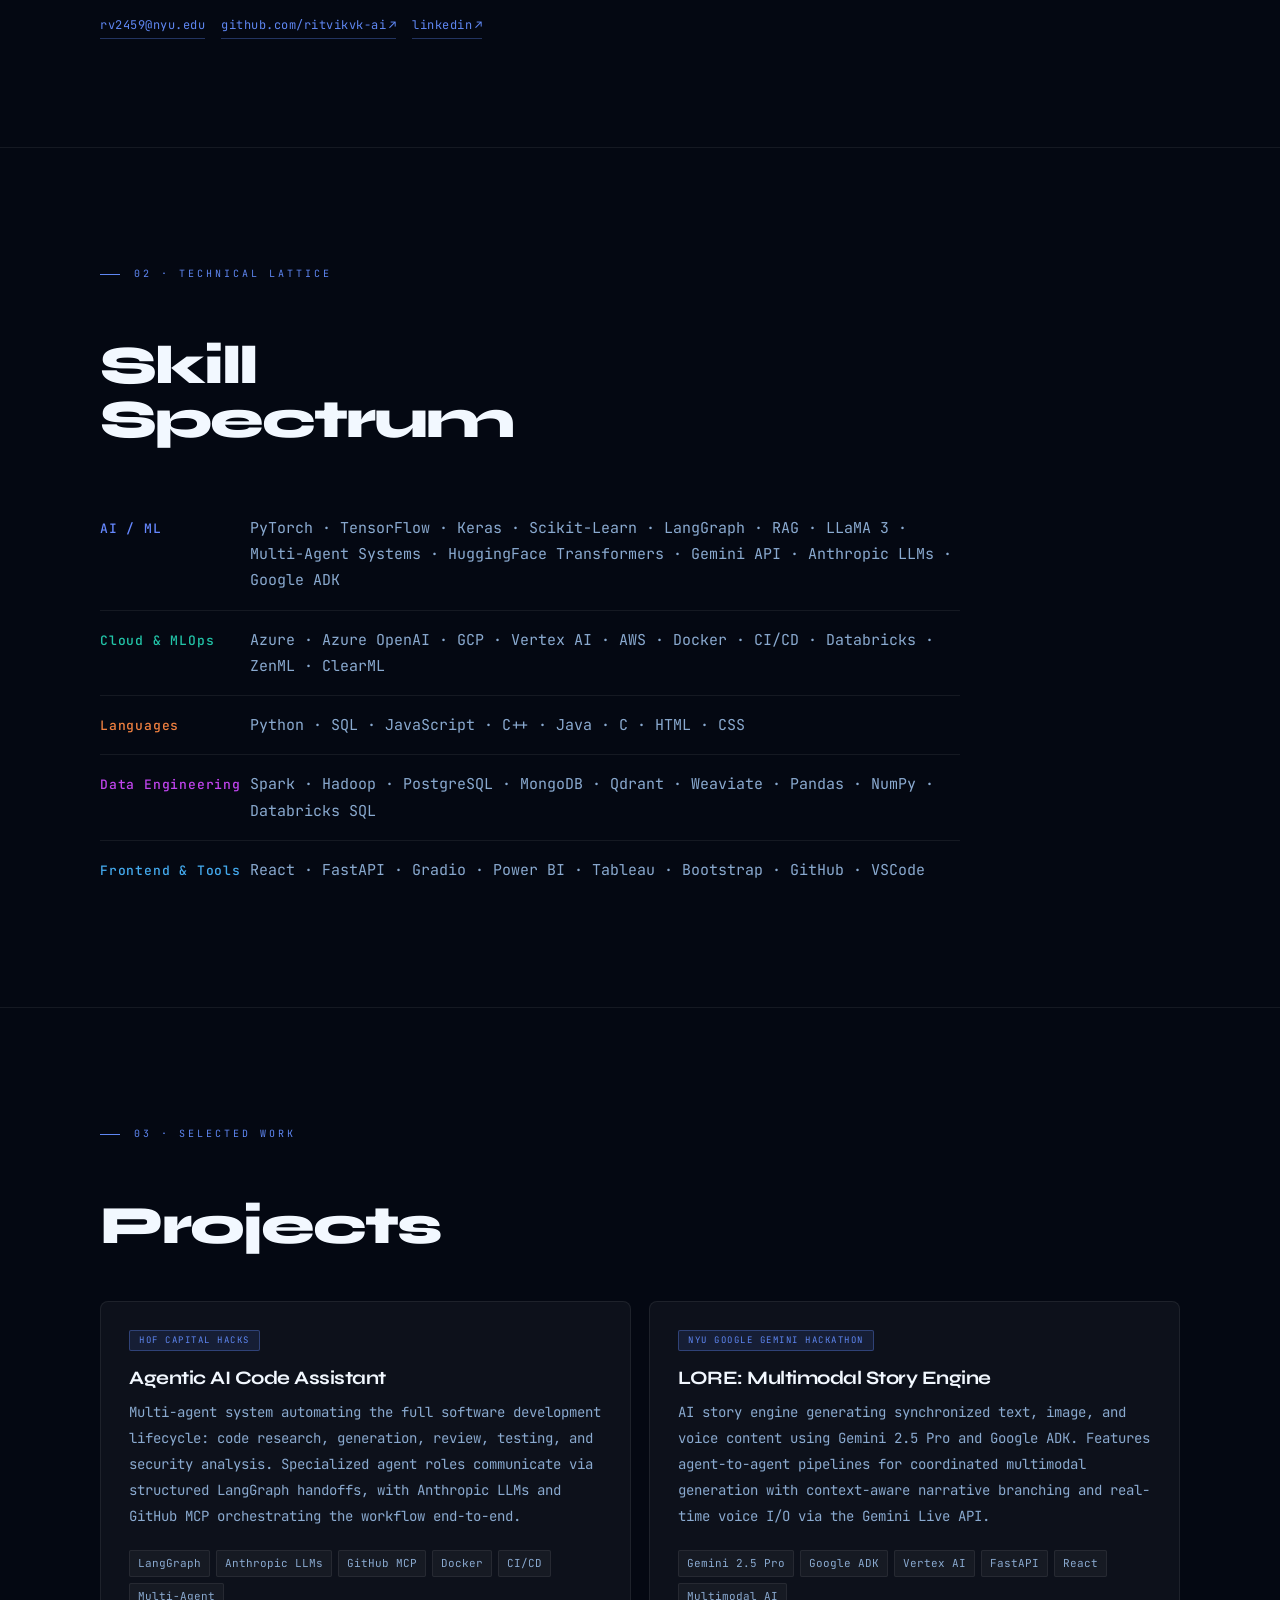
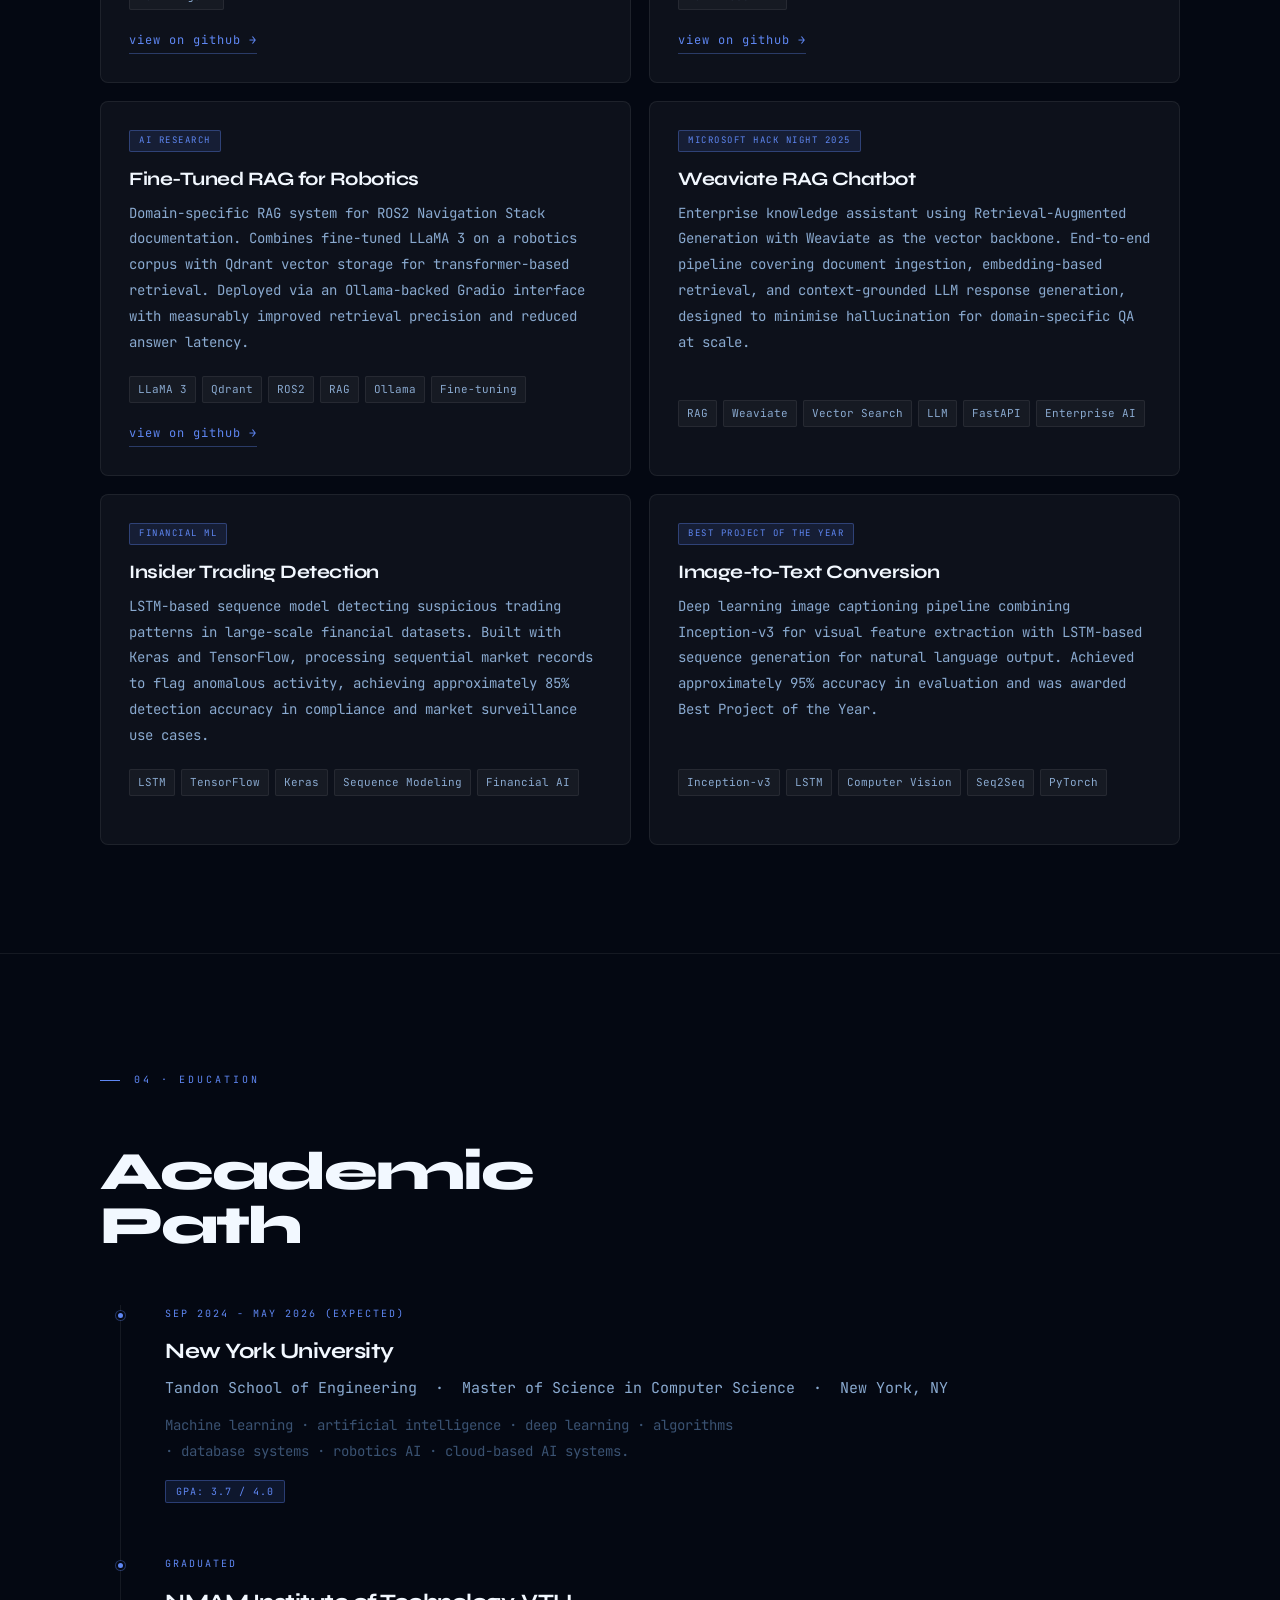
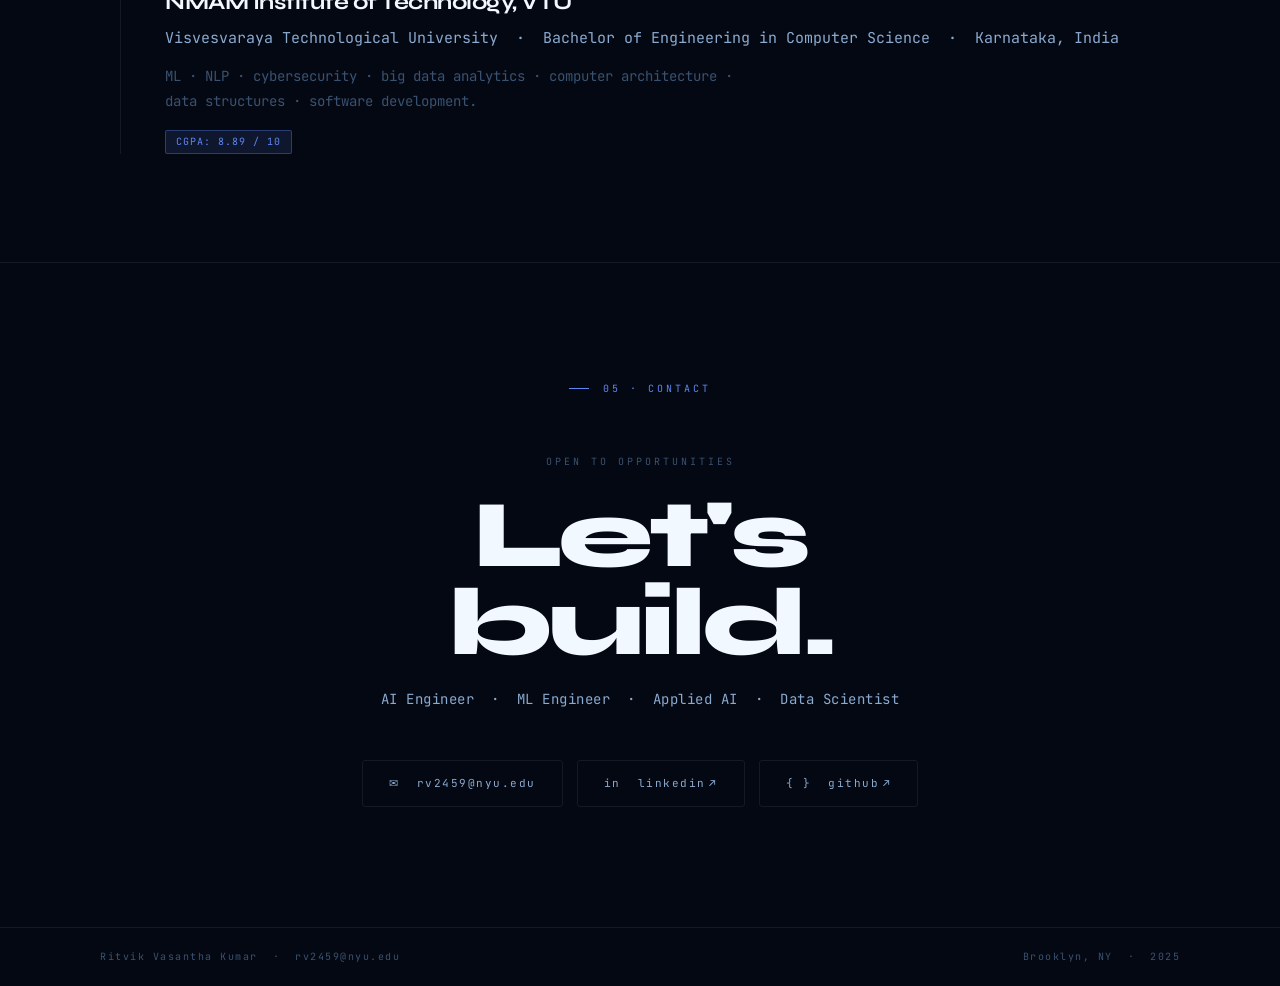
==== commit 6f6def9c: "Enhance hero description styles in index.html Added color and line-height to hero description." ====
--- a/index.html
+++ b/index.html
@@ -162,6 +162,9 @@
 
 .hero-desc {
   font-size: 15px;
+  color: var(--text-mu);
+  line-height: 1.9;
+  max-width: 500px;
   margin-bottom: 40px;
   opacity: 0;
   animation: fadeUp 0.8s 0.7s both;
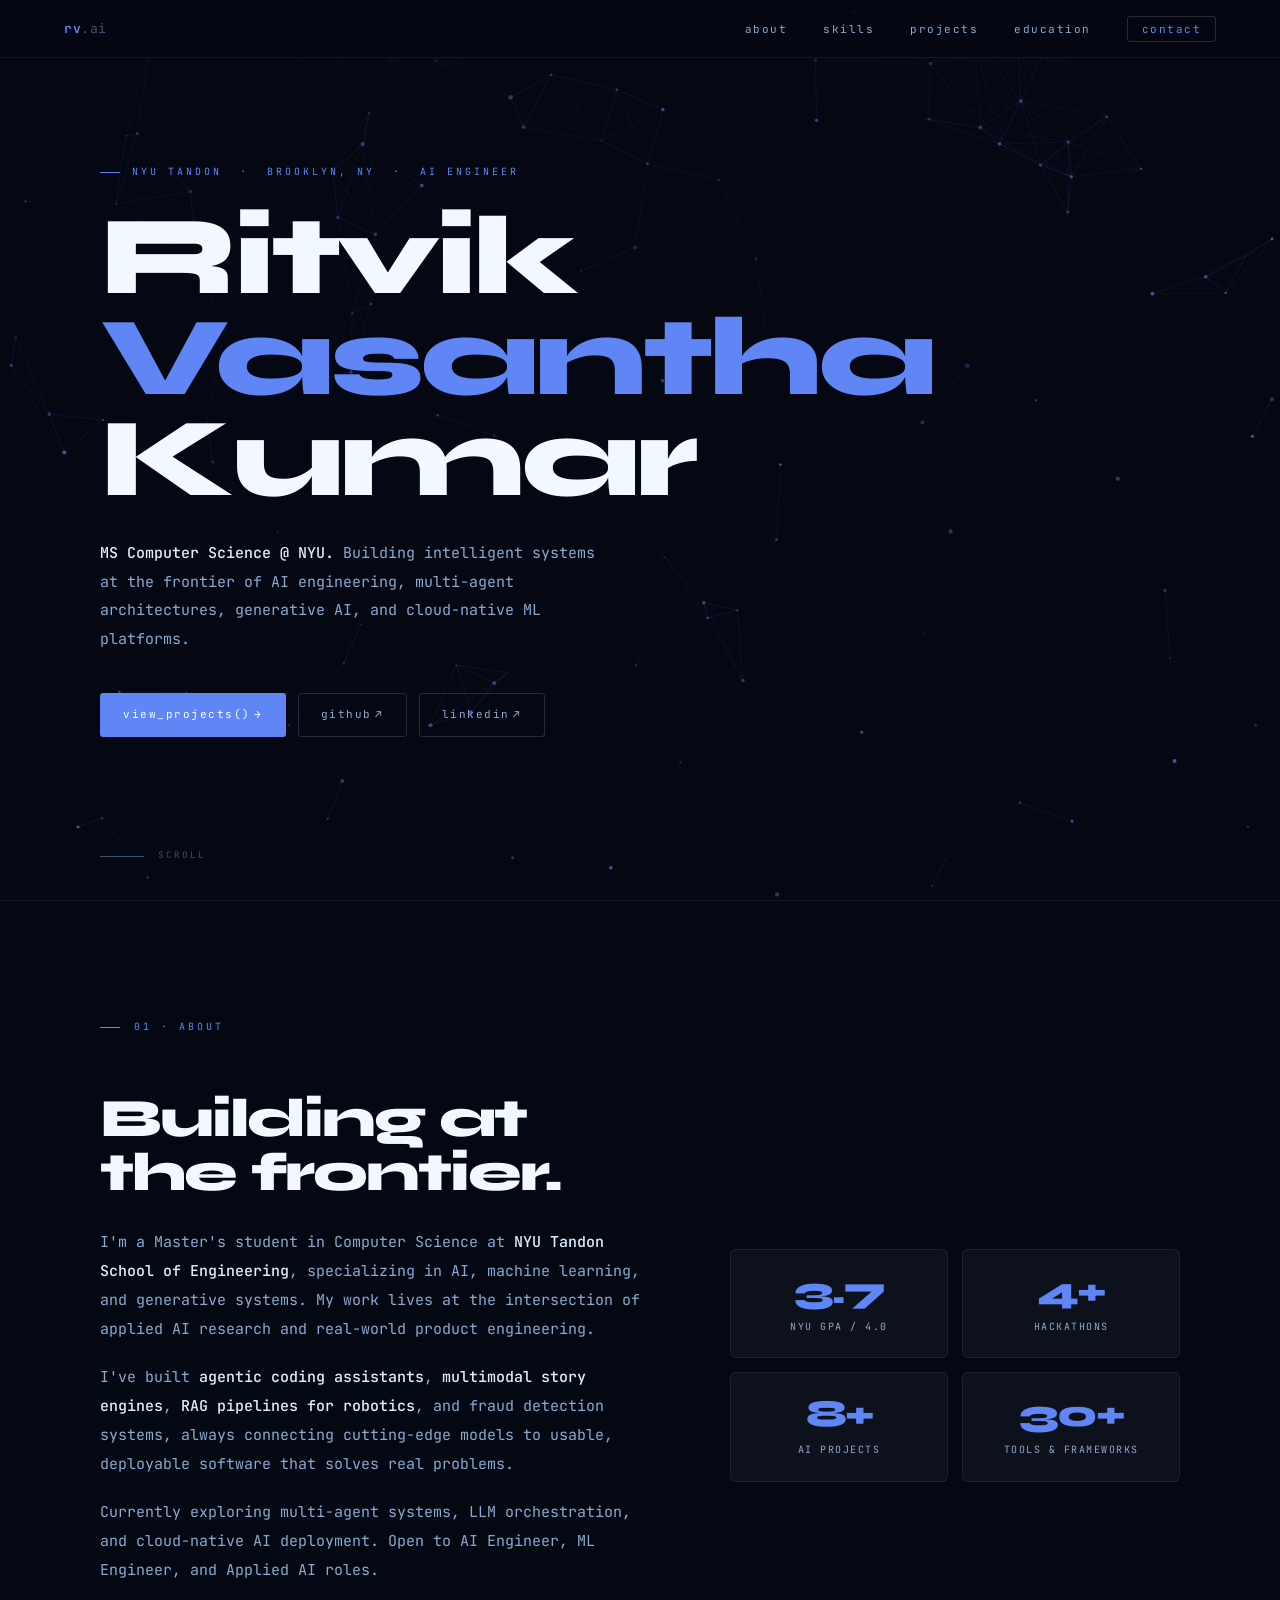
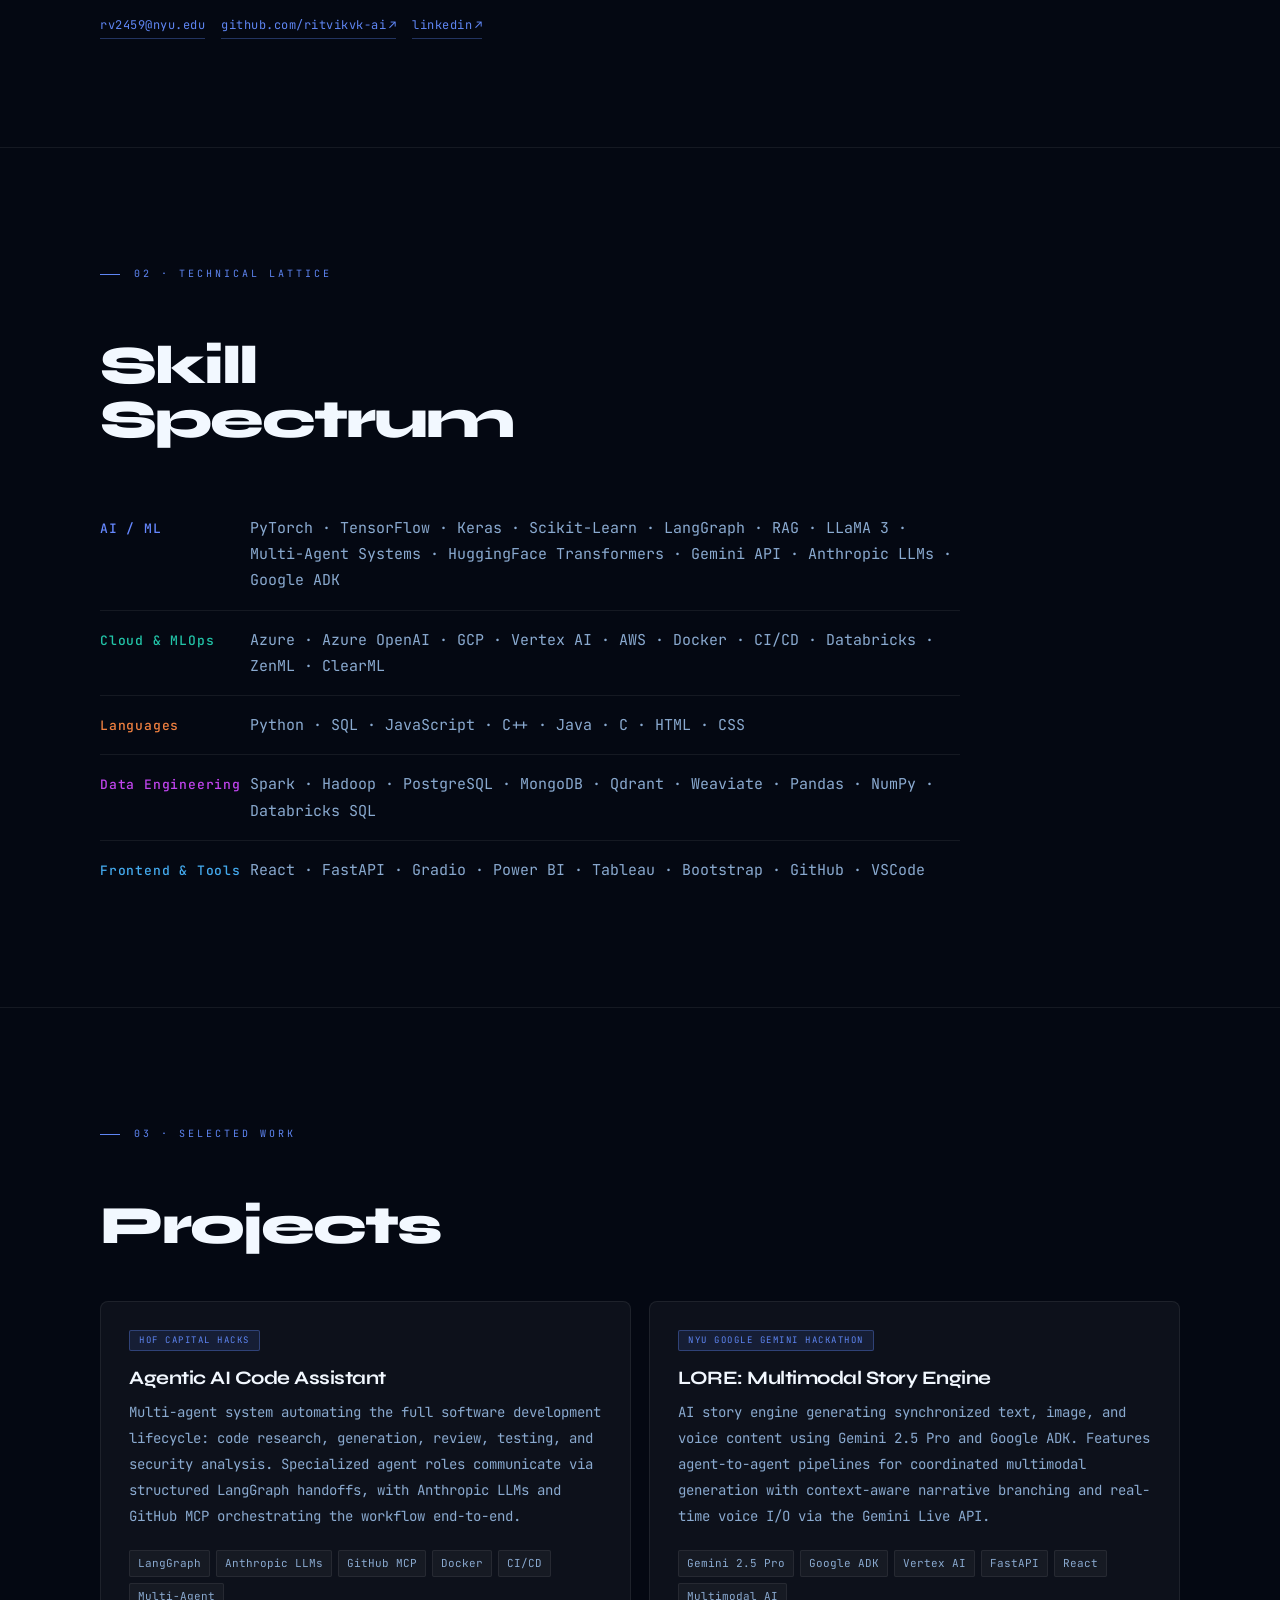
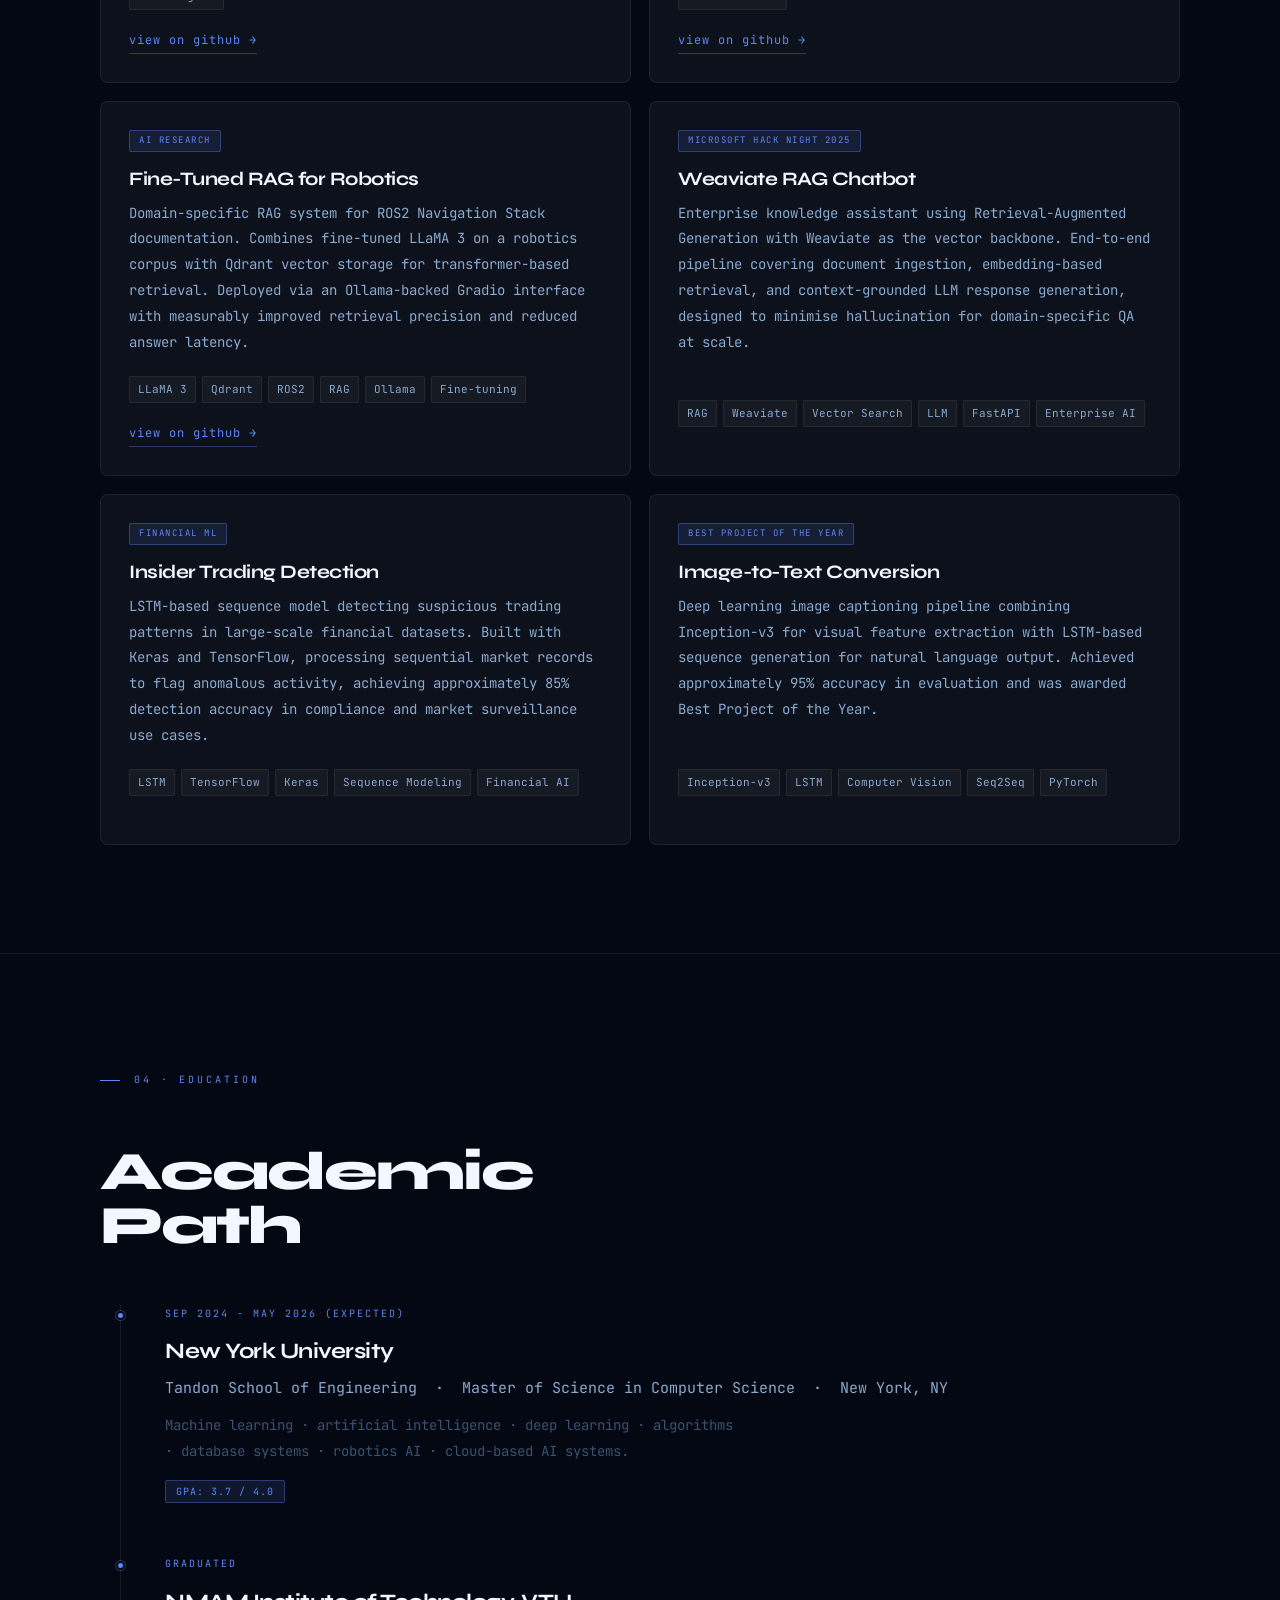
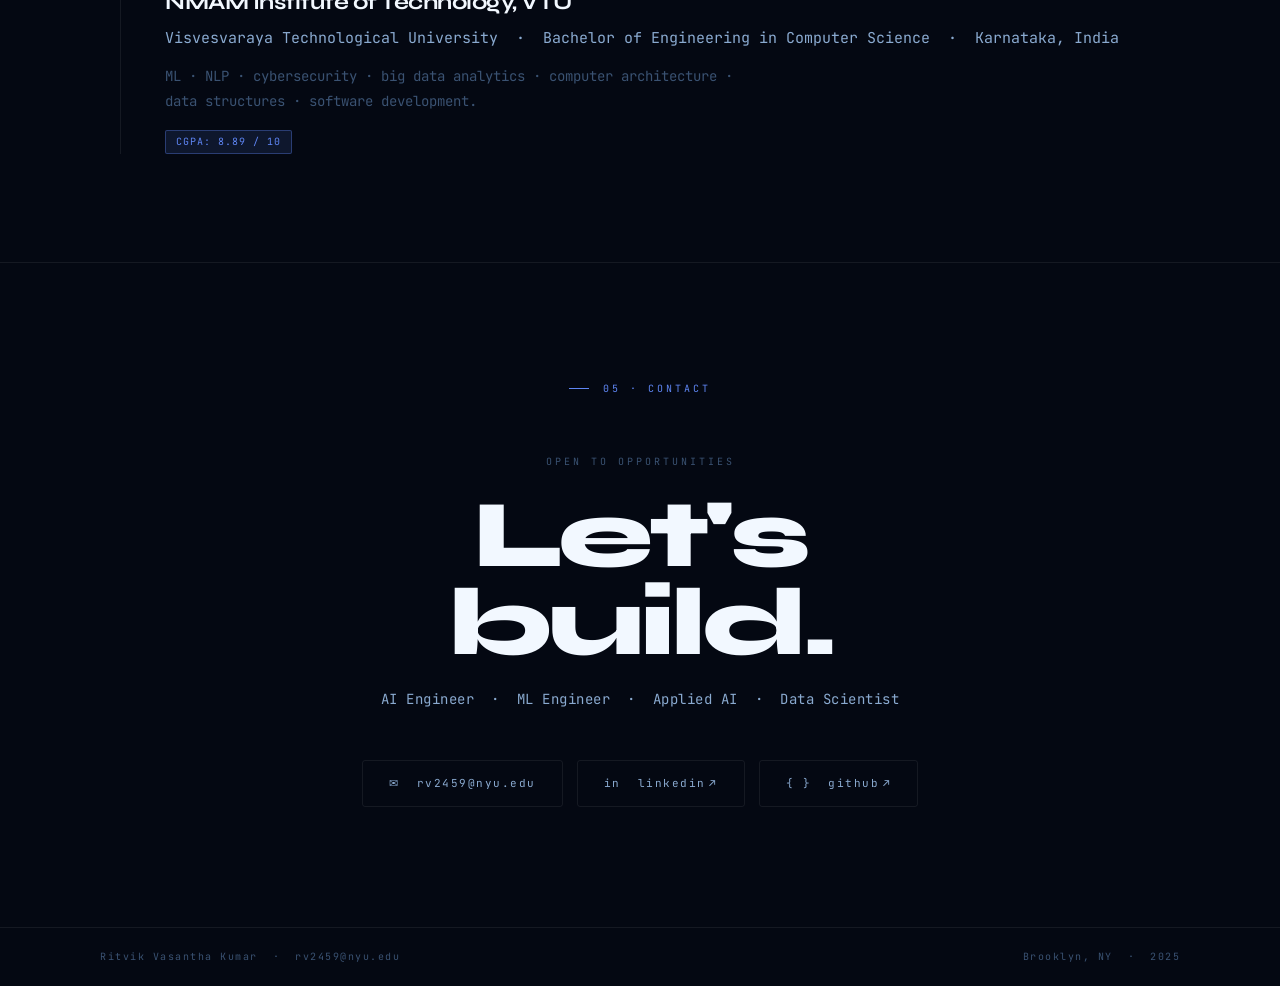
==== commit 506ba555: "Update meta tags and title formatting in index.html" ====
--- a/index.html
+++ b/index.html
@@ -3,11 +3,11 @@
 <head>
 <meta charset="UTF-8">
 <meta name="viewport" content="width=device-width, initial-scale=1.0">
-<meta name="description" content="Ritvik Vasantha Kumar - AI Engineer, MS Computer Science at NYU Tandon. Building intelligent systems at the frontier of AI engineering and cloud-native ML.">
-<meta property="og:title" content="Ritvik Vasantha Kumar - AI Engineer">
+<meta name="description" content="Ritvik Vasantha Kumar — AI Engineer, MS Computer Science at NYU Tandon. Building intelligent systems at the frontier of AI engineering and cloud-native ML.">
+<meta property="og:title" content="Ritvik Vasantha Kumar | AI Engineer">
 <meta property="og:description" content="MS Computer Science @ NYU. Building intelligent systems at the frontier of AI engineering, multi-agent architectures, and generative AI.">
 <meta property="og:url" content="https://ritvikvk-ai.github.io">
-<title>Ritvik Vasantha Kumar — AI Engineer</title>
+<title>Ritvik Vasantha Kumar | AI Engineer</title>
 <link rel="preconnect" href="https://fonts.googleapis.com">
 <link rel="preconnect" href="https://fonts.gstatic.com" crossorigin>
 <link href="https://fonts.googleapis.com/css2?family=JetBrains+Mono:ital,wght@0,300;0,400;0,500;0,600;0,700;1,400&family=Syne:wght@700;800&display=swap" rel="stylesheet">
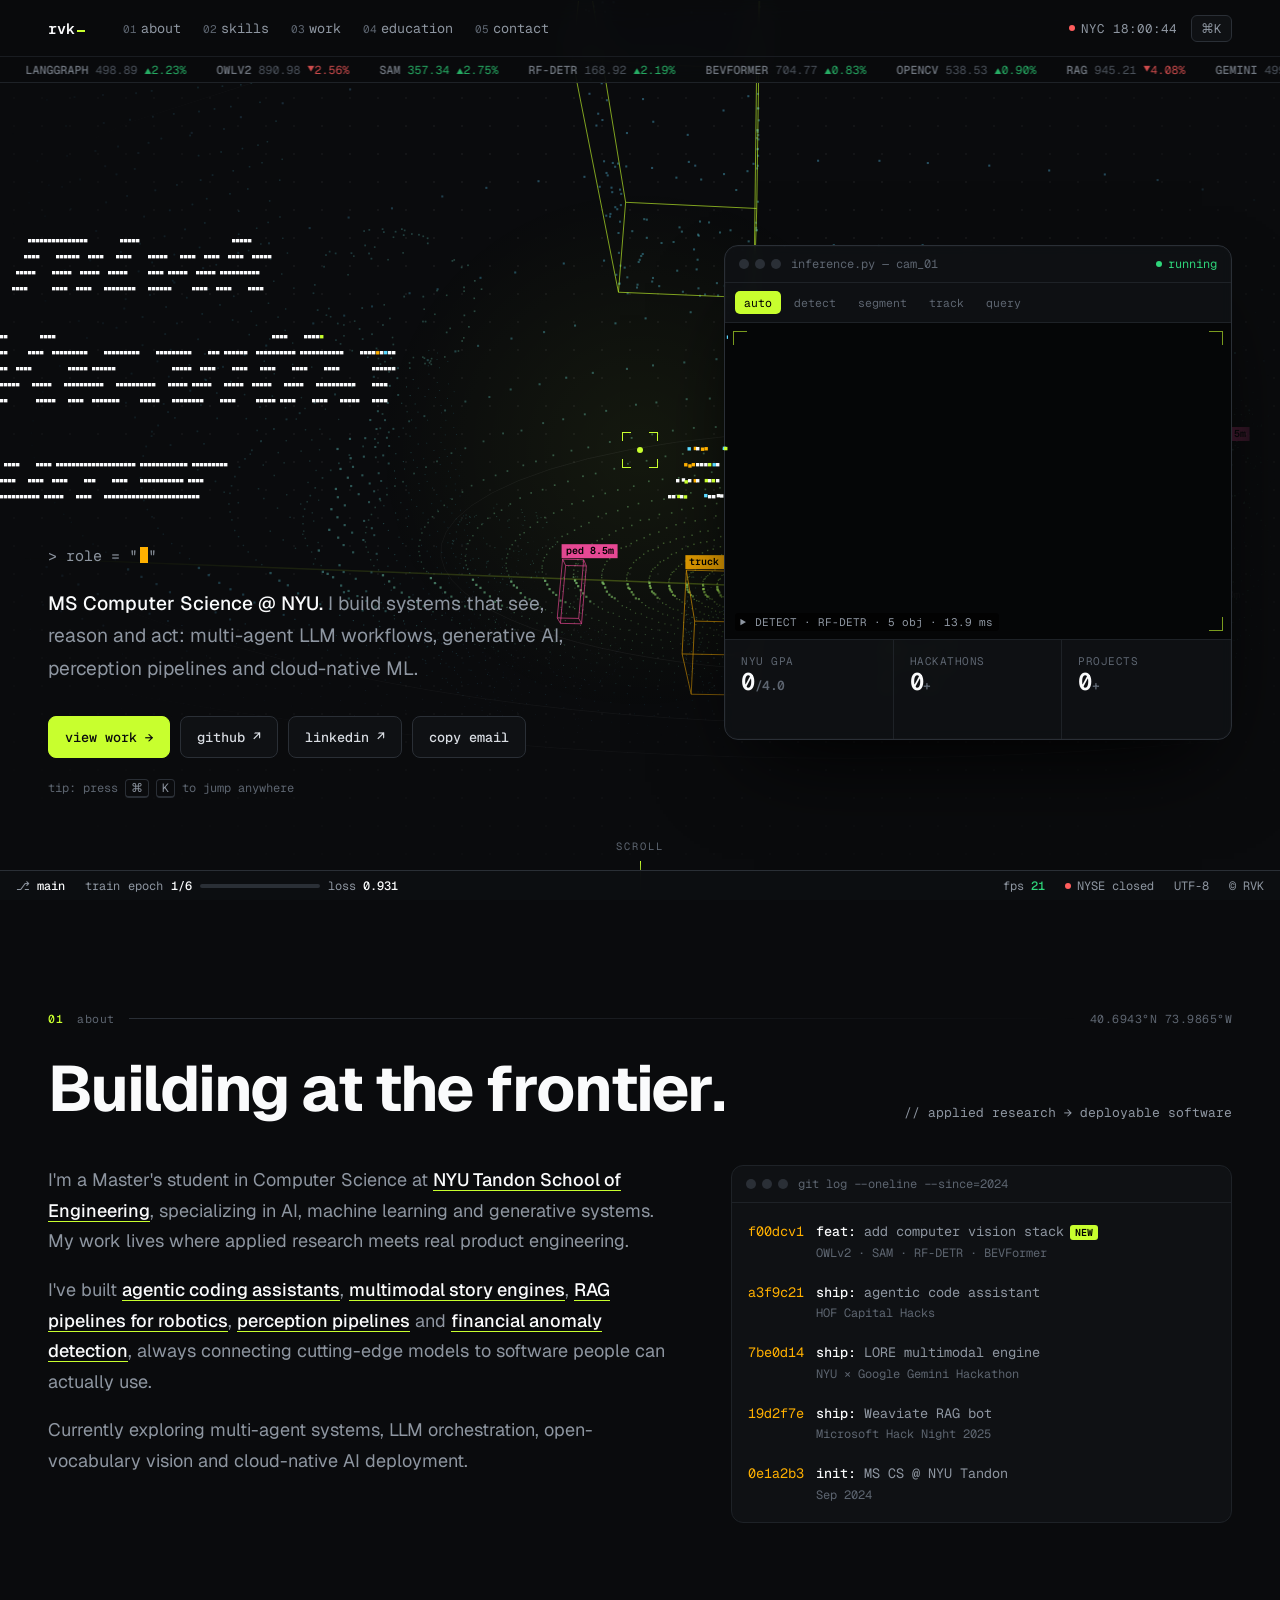
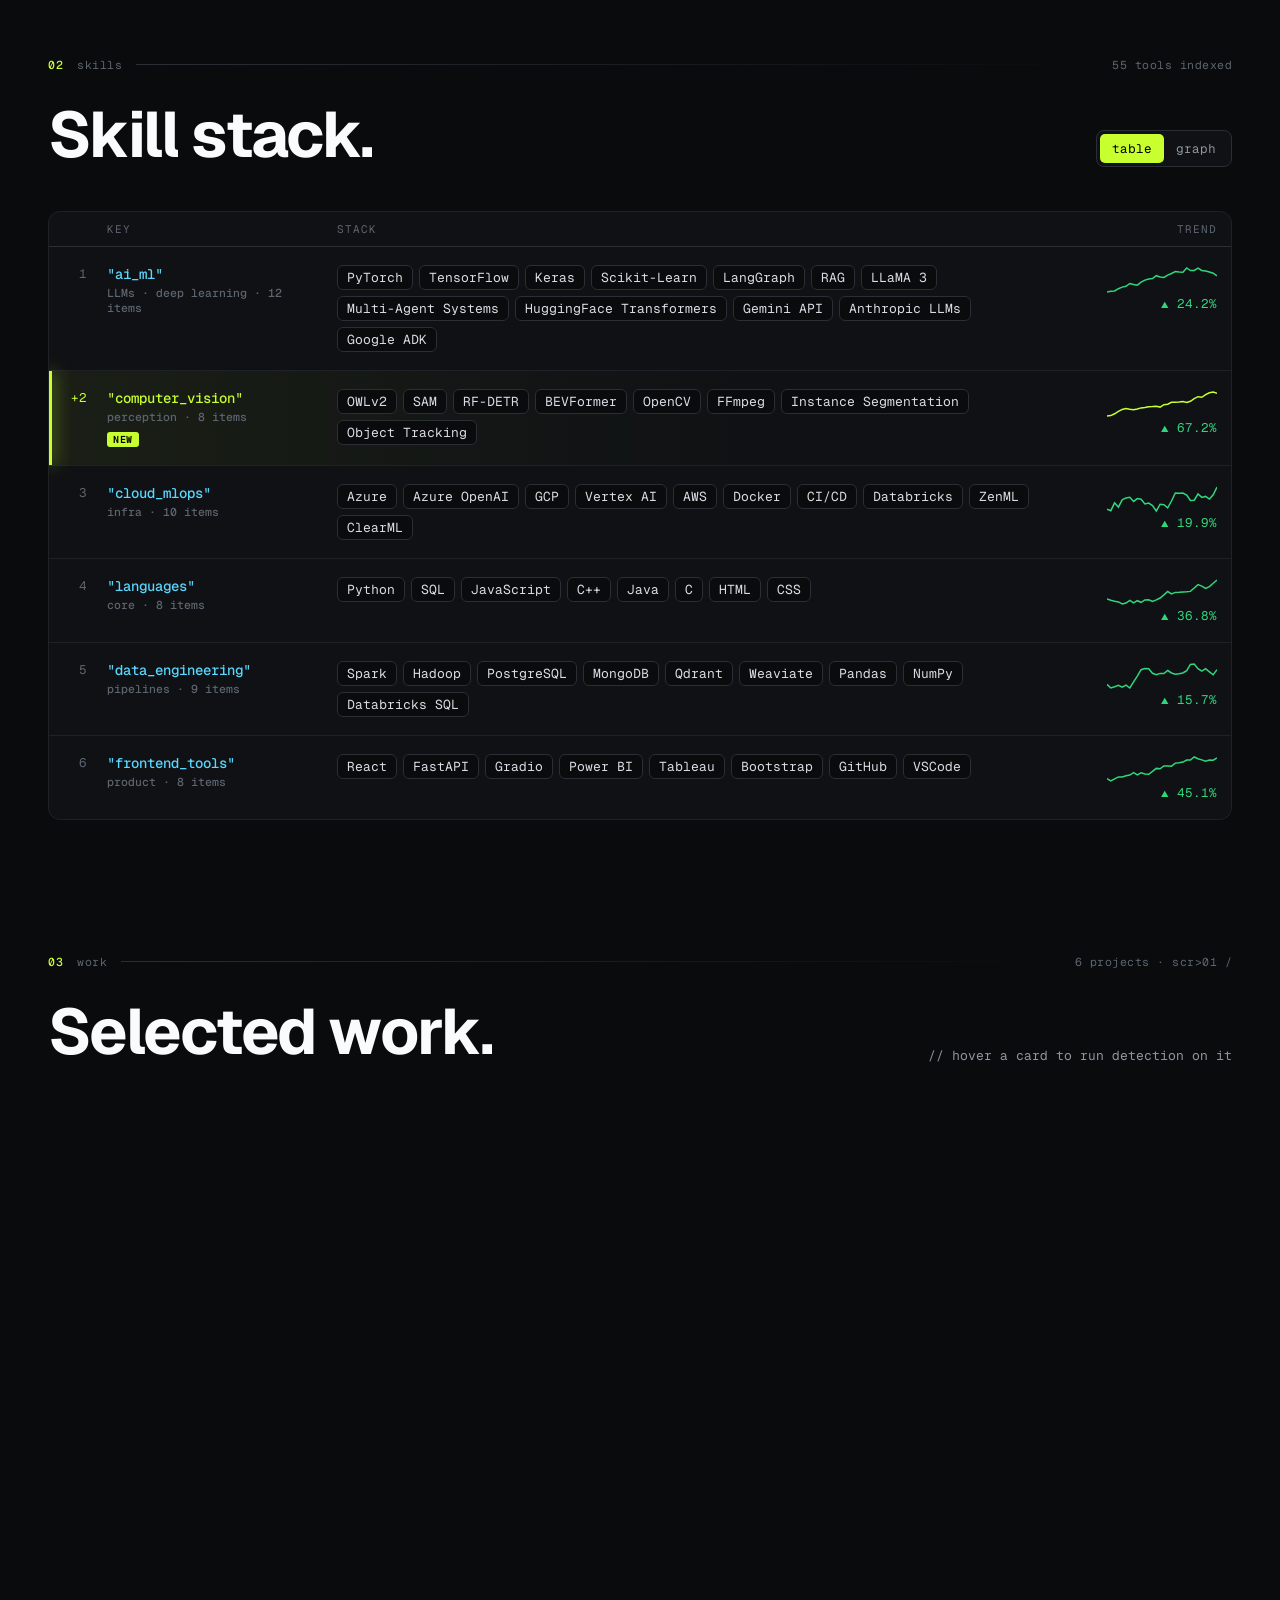
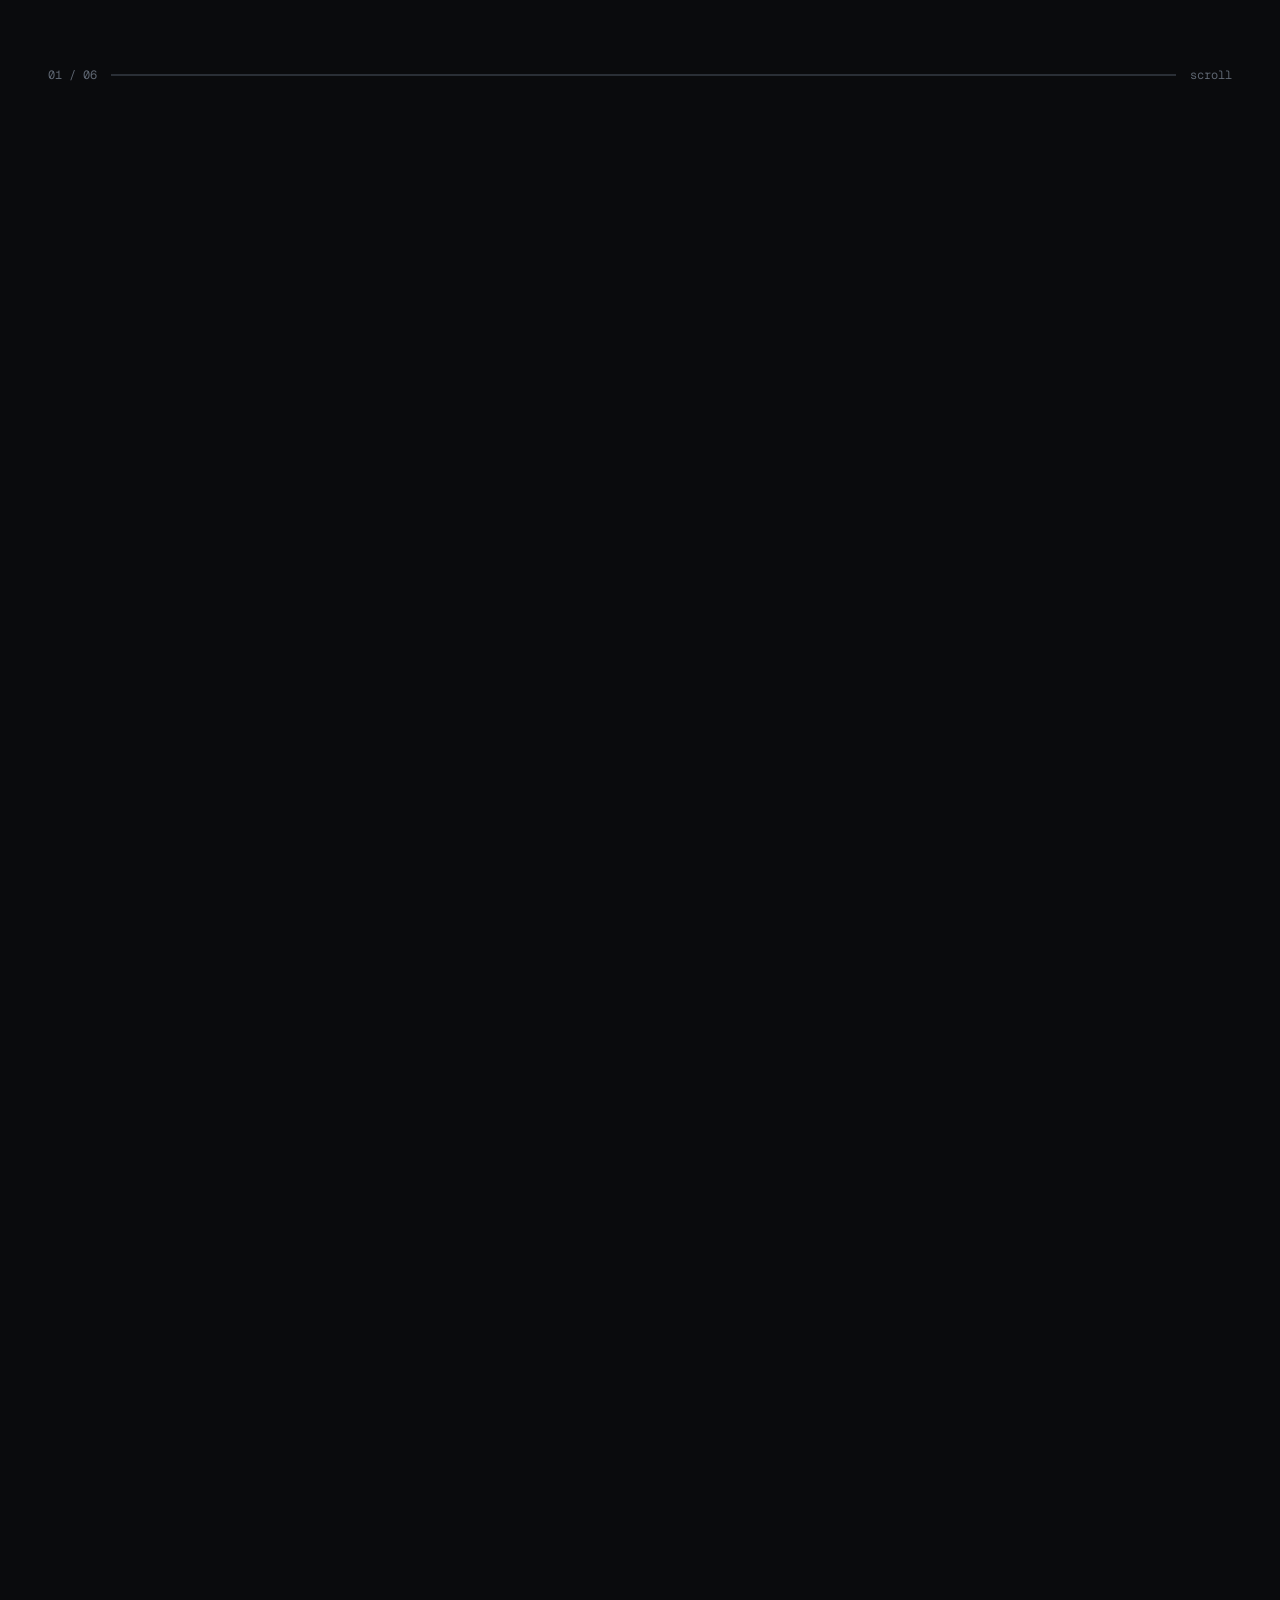
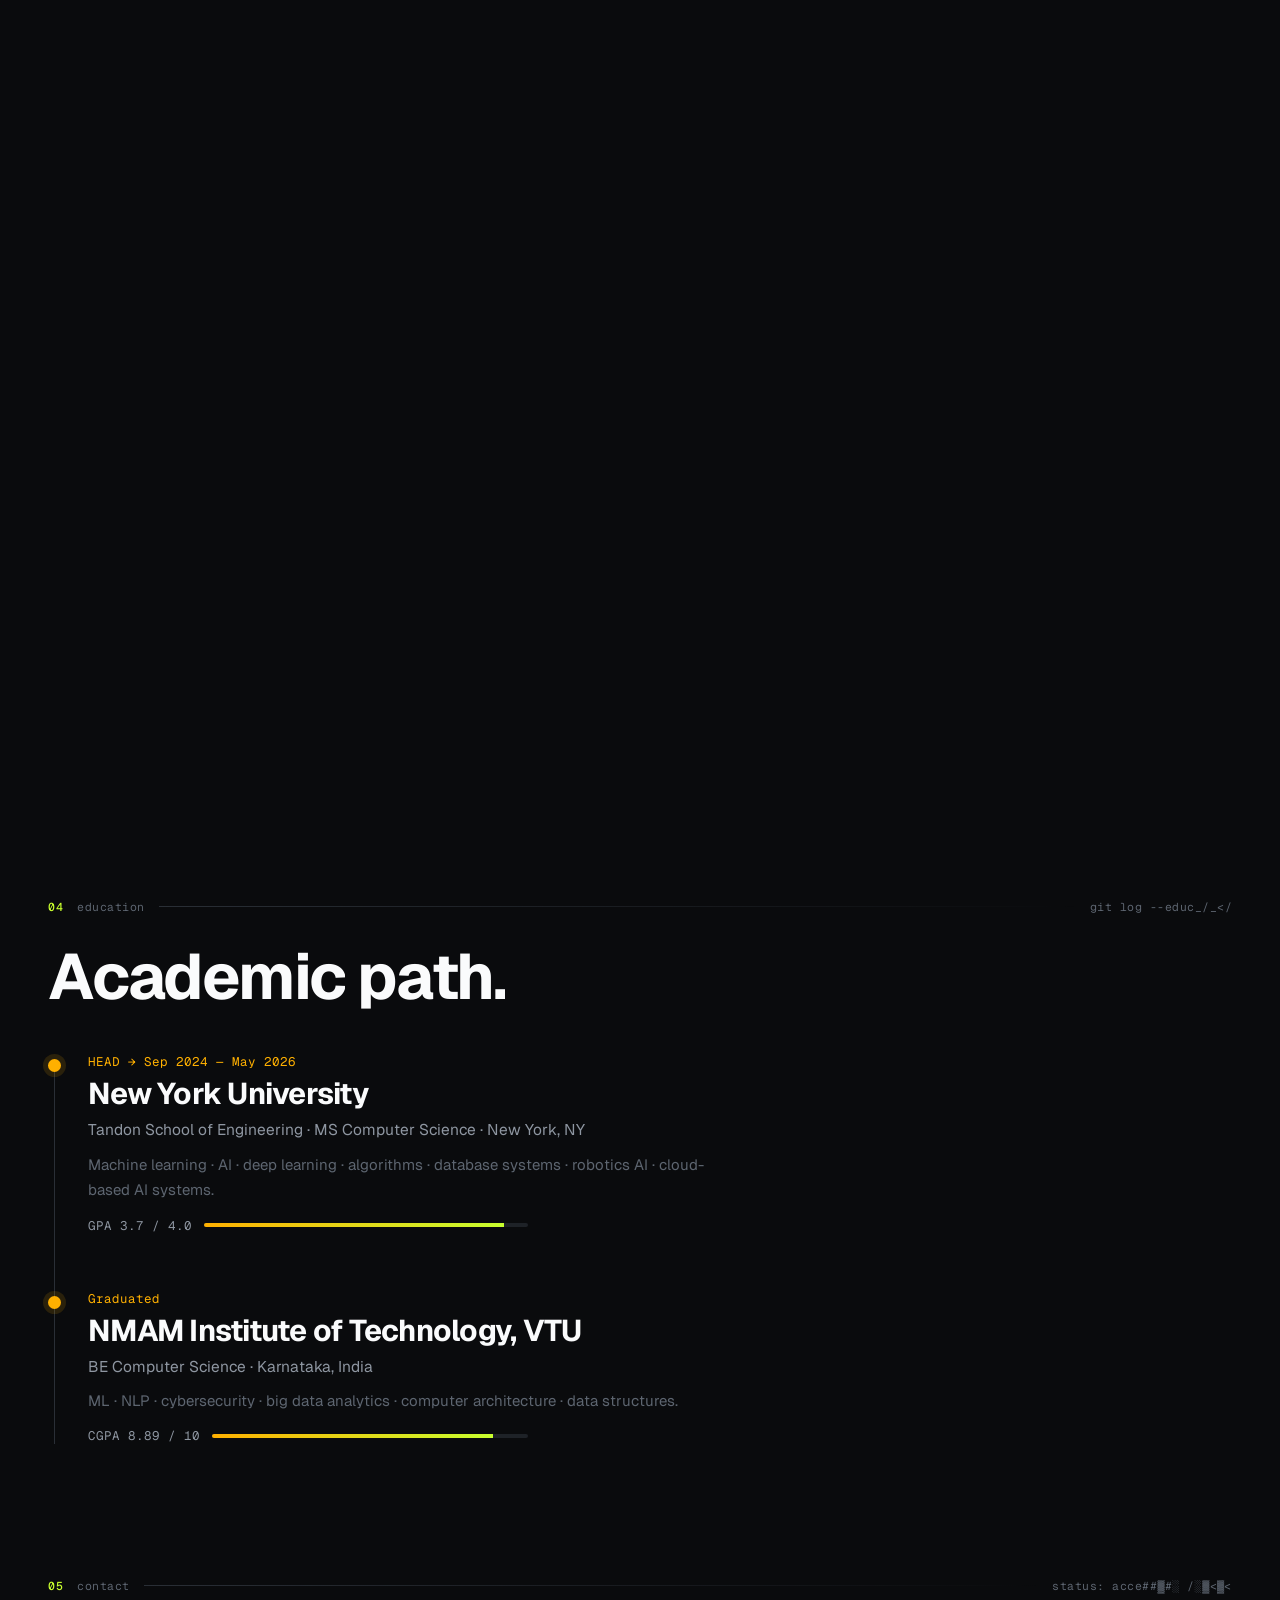
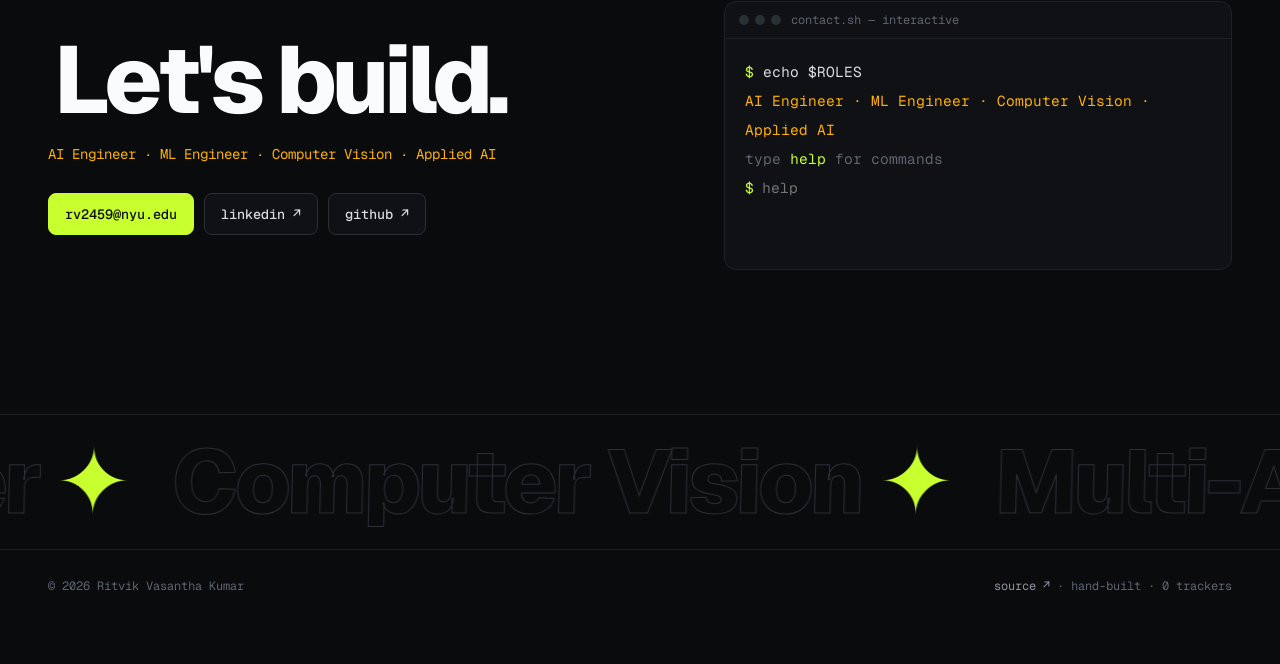
==== commit 0b041b0a: "Redesign site: console theme with computer vision skills and JS visuals - Console layout (concept D)" ====
--- a/index.html
+++ b/index.html
@@ -1,782 +1,186 @@
 <!DOCTYPE html>
-<html lang="en">
+<html lang="en" class="booting">
 <head>
 <meta charset="UTF-8">
 <meta name="viewport" content="width=device-width, initial-scale=1.0">
-<meta name="description" content="Ritvik Vasantha Kumar — AI Engineer, MS Computer Science at NYU Tandon. Building intelligent systems at the frontier of AI engineering and cloud-native ML.">
+<title>Ritvik Vasantha Kumar | AI Engineer</title>
+<meta name="description" content="Ritvik Vasantha Kumar — AI Engineer, MS Computer Science at NYU Tandon. Multi-agent LLM systems, generative AI, computer vision and cloud-native ML.">
 <meta property="og:title" content="Ritvik Vasantha Kumar | AI Engineer">
-<meta property="og:description" content="MS Computer Science @ NYU. Building intelligent systems at the frontier of AI engineering, multi-agent architectures, and generative AI.">
+<meta property="og:description" content="MS Computer Science @ NYU. Building systems that see, reason and act: multi-agent LLMs, generative AI and computer vision.">
 <meta property="og:url" content="https://ritvikvk-ai.github.io">
-<title>Ritvik Vasantha Kumar | AI Engineer</title>
+<meta name="theme-color" content="#0a0b0d">
+<link rel="icon" href="data:image/svg+xml,%3Csvg xmlns='http://www.w3.org/2000/svg' viewBox='0 0 32 32'%3E%3Crect width='32' height='32' rx='6' fill='%230a0b0d'/%3E%3Cpath d='M7 7h6M7 7v6M25 7h-6M25 7v6M7 25h6M7 25v-6M25 25h-6M25 25v-6' stroke='%23c8ff2e' stroke-width='2.5'/%3E%3C/svg%3E">
 <link rel="preconnect" href="https://fonts.googleapis.com">
 <link rel="preconnect" href="https://fonts.gstatic.com" crossorigin>
-<link href="https://fonts.googleapis.com/css2?family=JetBrains+Mono:ital,wght@0,300;0,400;0,500;0,600;0,700;1,400&family=Syne:wght@700;800&display=swap" rel="stylesheet">
-<style>
-*, *::before, *::after { box-sizing: border-box; margin: 0; padding: 0; }
-
-:root {
-  --s-acc:    #6688FF;
-  --acc-lo:   rgba(100,136,255,0.12);
-  --acc-mid:  rgba(100,136,255,0.36);
-  --text:     #DDEEFF;
-  --text-hi:  #F2F8FF;
-  --text-mu:  #8AAAD0;
-  --text-di:  #3A5272;
-  --bdr:      rgba(255,255,255,0.07);
-  --bdr-hi:   rgba(255,255,255,0.14);
-  --card:     rgba(255,255,255,0.04);
-  --card-hi:  rgba(255,255,255,0.07);
-  --mono: 'JetBrains Mono','Courier New',monospace;
-  --disp: 'Syne',sans-serif;
-}
-
-html { scroll-behavior: smooth; }
-
-body {
-  background: #040812;
-  color: var(--text);
-  font-family: var(--mono);
-  font-size: 15px;
-  line-height: 1.75;
-  overflow-x: hidden;
-  -webkit-font-smoothing: antialiased;
-}
-
-::-webkit-scrollbar { width: 3px; }
-::-webkit-scrollbar-track { background: transparent; }
-::-webkit-scrollbar-thumb { background: rgba(100,136,255,0.2); border-radius: 2px; }
-
-#bg-canvas {
-  position: fixed;
-  top: 0; left: 0;
-  width: 100%; height: 100%;
-  z-index: 0;
-  pointer-events: none;
-}
-
-nav {
-  position: fixed;
-  top: 0; left: 0; right: 0;
-  z-index: 200;
-  display: flex;
-  align-items: center;
-  justify-content: space-between;
-  padding: 0 64px;
-  height: 58px;
-  background: rgba(4,8,18,0.82);
-  backdrop-filter: blur(22px);
-  -webkit-backdrop-filter: blur(22px);
-  border-bottom: 0.5px solid var(--bdr);
-}
-
-.nav-logo {
-  font-size: 13px; font-weight: 600; color: var(--s-acc); letter-spacing: 0.5px;
-  cursor: pointer; background: none; border: none; font-family: var(--mono);
-  padding: 0; text-decoration: none; display: inline-block;
-  transition: opacity 0.2s;
-}
-.nav-logo:hover { opacity: 0.75; }
-.nav-logo span { color: var(--text-di); font-weight: 400; }
-
-.nav-links { display: flex; gap: 36px; list-style: none; }
-.nav-links a {
-  color: var(--text-mu);
-  text-decoration: none;
-  font-size: 11px;
-  letter-spacing: 1.5px;
-  transition: color 0.2s;
-}
-.nav-links a:hover, .nav-links a.active { color: var(--s-acc); }
-.nav-cta {
-  border: 0.5px solid var(--bdr-hi) !important;
-  color: var(--s-acc) !important;
-  padding: 5px 14px;
-  border-radius: 3px;
-  transition: background 0.2s !important;
-}
-.nav-cta:hover { background: var(--acc-lo) !important; }
-
-section {
-  position: relative;
-  z-index: 1;
-  padding: 108px 100px;
-  border-top: 0.5px solid var(--bdr);
-}
-
-.s-label {
-  display: inline-flex;
-  align-items: center;
-  gap: 14px;
-  font-size: 10px;
-  color: var(--s-acc);
-  letter-spacing: 3px;
-  margin-bottom: 56px;
-}
-.s-label::before { content: ''; width: 20px; height: 0.5px; background: currentColor; }
-
-.s-title {
-  font-family: var(--disp);
-  font-size: clamp(36px,4.5vw,54px);
-  font-weight: 800;
-  color: var(--text-hi);
-  letter-spacing: -2px;
-  line-height: 1;
-}
-
-#hero {
-  height: 100vh;
-  min-height: 700px;
-  display: flex;
-  align-items: center;
-  padding: 0 100px;
-  border-top: none;
-}
-
-.hero-content { position: relative; z-index: 2; max-width: 720px; }
-
-.hero-tag {
-  display: flex;
-  align-items: center;
-  gap: 12px;
-  font-size: 10px;
-  color: var(--s-acc);
-  letter-spacing: 3px;
-  margin-bottom: 26px;
-  opacity: 0;
-  animation: fadeUp 0.7s 0.3s both;
-}
-.hero-tag::before { content: ''; width: 20px; height: 0.5px; background: currentColor; }
-
-.hero-name {
-  font-family: var(--disp);
-  font-size: clamp(60px,9vw,112px);
-  font-weight: 800;
-  color: var(--text-hi);
-  line-height: 0.9;
-  letter-spacing: -4px;
-  margin-bottom: 30px;
-  opacity: 0;
-  animation: fadeUp 0.8s 0.5s both;
-}
-.hero-name .hi { color: var(--s-acc); }
-
-.hero-desc {
-  font-size: 15px;
-  color: var(--text-mu);
-  line-height: 1.9;
-  max-width: 500px;
-  margin-bottom: 40px;
-  opacity: 0;
-  animation: fadeUp 0.8s 0.7s both;
-}
-.hero-desc strong { color: var(--text); font-weight: 500; }
-
-.hero-btns {
-  display: flex;
-  gap: 12px;
-  flex-wrap: wrap;
-  opacity: 0;
-  animation: fadeUp 0.8s 0.9s both;
-}
-
-.btn {
-  display: inline-flex;
-  align-items: center;
-  gap: 8px;
-  padding: 11px 22px;
-  border-radius: 3px;
-  font-family: var(--mono);
-  font-size: 11px;
-  letter-spacing: 1.5px;
-  text-decoration: none;
-  transition: transform 0.18s, background 0.2s, border-color 0.2s, color 0.2s;
-  cursor: pointer;
-}
-.btn:hover { transform: translateY(-2px); }
-.btn-fill { background: var(--s-acc); color: #fff; border: 0.5px solid transparent; }
-.btn-fill:hover { filter: brightness(1.15); }
-.btn-line { background: transparent; color: var(--text-mu); border: 0.5px solid var(--bdr-hi); }
-.btn-line:hover { background: var(--acc-lo); color: var(--s-acc); border-color: var(--s-acc); }
-
-.hero-scroll {
-  position: absolute;
-  bottom: 36px; left: 100px;
-  z-index: 2;
-  display: flex;
-  align-items: center;
-  gap: 14px;
-  font-size: 9px;
-  color: var(--text-di);
-  letter-spacing: 3px;
-  opacity: 0;
-  animation: fadeIn 1s 1.4s both;
-}
-.scroll-track { width: 44px; height: 0.5px; background: var(--text-di); overflow: hidden; position: relative; }
-.scroll-track::after {
-  content: '';
-  position: absolute;
-  left: -100%; top: 0;
-  width: 100%; height: 100%;
-  background: var(--s-acc);
-  animation: runRight 2.4s 1.8s infinite ease-in-out;
-}
-
-.about-grid { display: grid; grid-template-columns: 1.1fr 0.9fr; gap: 80px; align-items: center; }
-.about-body p { font-size: 15px; color: var(--text-mu); line-height: 1.95; margin-bottom: 18px; }
-.about-body p:last-of-type { margin-bottom: 0; }
-.about-body strong { color: var(--text); font-weight: 500; }
-.about-links { display: flex; gap: 16px; margin-top: 30px; flex-wrap: wrap; }
-.a-link {
-  font-size: 12px; color: var(--s-acc); text-decoration: none;
-  letter-spacing: 0.5px; border-bottom: 0.5px solid var(--acc-mid); padding-bottom: 2px;
-  transition: border-color 0.2s;
-}
-.a-link:hover { border-color: var(--s-acc); }
-
-.stat-grid { display: grid; grid-template-columns: 1fr 1fr; gap: 14px; }
-.stat {
-  background: var(--card);
-  border: 0.5px solid var(--bdr);
-  border-radius: 6px;
-  padding: 22px 20px;
-  text-align: center;
-  transition: border-color 0.25s, background 0.25s;
-}
-.stat:hover { background: var(--card-hi); border-color: var(--bdr-hi); }
-.stat-val {
-  font-family: var(--disp);
-  font-size: 38px; font-weight: 800;
-  color: var(--s-acc);
-  letter-spacing: -2px; line-height: 1; margin-bottom: 8px;
-}
-.stat-lbl { font-size: 10px; color: var(--text-mu); letter-spacing: 1.5px; }
-
-.skills-hd { display: flex; justify-content: flex-start; align-items: flex-end; margin-bottom: 52px; }
-
-.spec-list { display: flex; flex-direction: column; max-width: 860px; }
-.spec-row {
-  display: flex;
-  align-items: baseline;
-  padding: 16px 0;
-  border-bottom: 0.5px solid var(--bdr);
-}
-.spec-row:last-child { border-bottom: none; }
-.spec-cat { font-size: 13px; font-weight: 500; letter-spacing: 0.8px; width: 150px; flex-shrink: 0; }
-.spec-skills { font-size: 15px; color: var(--text-mu); line-height: 1.75; }
-
-.proj-grid { display: grid; grid-template-columns: repeat(2,1fr); gap: 18px; }
-.proj-card {
-  background: var(--card);
-  border: 0.5px solid var(--bdr);
-  border-radius: 8px;
-  padding: 28px;
-  position: relative; overflow: hidden;
-  transition: border-color 0.25s, transform 0.2s, background 0.25s;
-  display: flex; flex-direction: column;
-}
-.proj-card::before {
-  content: '';
-  position: absolute; top: 0; left: 0; right: 0; height: 1px;
-  background: linear-gradient(90deg,transparent,var(--s-acc),transparent);
-  opacity: 0; transition: opacity 0.35s;
-}
-.proj-card:hover { border-color: var(--bdr-hi); transform: translateY(-3px); background: var(--card-hi); }
-.proj-card:hover::before { opacity: 1; }
-.proj-badge {
-  display: inline-block; font-size: 9px; letter-spacing: 1.5px;
-  color: var(--s-acc); background: var(--acc-lo); border: 0.5px solid var(--acc-mid);
-  padding: 2px 9px; border-radius: 2px; margin-bottom: 16px; width: fit-content;
-}
-.proj-card h3 {
-  font-family: var(--disp); font-size: 19px; font-weight: 700;
-  color: var(--text-hi); letter-spacing: -0.5px; margin-bottom: 10px; line-height: 1.2;
-}
-.proj-card p { font-size: 14px; color: var(--text-mu); line-height: 1.85; margin-bottom: 20px; flex: 1; }
-.proj-tags { display: flex; flex-wrap: wrap; gap: 6px; margin-bottom: 20px; }
-.ptag {
-  font-size: 11px; color: var(--text-mu);
-  background: rgba(255,255,255,0.04);
-  border: 0.5px solid var(--bdr);
-  padding: 3px 8px; border-radius: 2px;
-}
-.proj-link {
-  font-size: 12px; color: var(--s-acc); text-decoration: none; letter-spacing: 1px;
-  display: inline-flex; align-items: center; gap: 6px;
-  border-bottom: 0.5px solid var(--acc-mid); padding-bottom: 2px;
-  width: fit-content; transition: border-color 0.2s;
-}
-.proj-link:hover { border-color: var(--s-acc); }
-
-.edu-line { border-left: 0.5px solid var(--bdr); margin-left: 20px; }
-.edu-item { position: relative; padding: 0 0 52px 44px; }
-.edu-item:last-child { padding-bottom: 0; }
-.edu-item::before {
-  content: '';
-  position: absolute; left: -5px; top: 6px;
-  width: 9px; height: 9px; border-radius: 50%;
-  background: var(--s-acc);
-  border: 2px solid #040812;
-  box-shadow: 0 0 0 1px var(--acc-mid);
-}
-.edu-yr { font-size: 10px; color: var(--s-acc); letter-spacing: 2px; margin-bottom: 10px; }
-.edu-degree { font-family: var(--disp); font-size: 22px; font-weight: 700; color: var(--text-hi); letter-spacing: -0.5px; margin-bottom: 4px; }
-.edu-school { font-size: 15px; color: var(--text-mu); margin-bottom: 12px; }
-.edu-body { font-size: 14px; color: var(--text-di); line-height: 1.85; max-width: 580px; margin-bottom: 12px; }
-.edu-gpa {
-  display: inline-block; font-size: 10px; color: var(--s-acc);
-  background: var(--acc-lo); border: 0.5px solid var(--acc-mid);
-  padding: 2px 10px; border-radius: 2px; letter-spacing: 1px;
-}
-
-#contact { text-align: center; padding-bottom: 120px; }
-.contact-eyebrow { font-size: 10px; color: var(--text-di); letter-spacing: 3px; margin-bottom: 20px; }
-.contact-title {
-  font-family: var(--disp); font-size: clamp(54px,8vw,96px);
-  font-weight: 800; color: var(--text-hi);
-  letter-spacing: -4px; line-height: 0.92; margin-bottom: 20px;
-}
-.contact-sub { font-size: 14px; color: var(--text-mu); margin-bottom: 48px; letter-spacing: 0.5px; }
-.contact-row { display: flex; justify-content: center; gap: 14px; flex-wrap: wrap; }
-.c-link {
-  display: inline-flex; align-items: center; gap: 8px;
-  border: 0.5px solid var(--bdr); color: var(--text-mu);
-  padding: 13px 26px; border-radius: 3px; text-decoration: none;
-  font-size: 11px; letter-spacing: 1.5px; font-family: var(--mono);
-  transition: border-color 0.2s, color 0.2s, background 0.2s, transform 0.18s;
-}
-.c-link:hover { border-color: var(--s-acc); color: var(--s-acc); background: var(--acc-lo); transform: translateY(-2px); }
-
-footer {
-  position: relative; z-index: 1;
-  padding: 20px 100px;
-  border-top: 0.5px solid var(--bdr);
-  display: flex; justify-content: space-between; align-items: center;
-  font-size: 10px; color: var(--text-di); letter-spacing: 1.5px;
-}
-
-#tip {
-  position: fixed;
-  background: rgba(4,8,24,0.96);
-  border: 0.5px solid var(--bdr-hi);
-  color: var(--text); font-family: var(--mono); font-size: 11px;
-  padding: 5px 12px; border-radius: 3px;
-  pointer-events: none; display: none; z-index: 999; letter-spacing: 0.5px;
-}
-
-@keyframes fadeUp { from{opacity:0;transform:translateY(22px)} to{opacity:1;transform:translateY(0)} }
-@keyframes fadeIn { from{opacity:0} to{opacity:1} }
-@keyframes runRight { 0%{left:-100%} 100%{left:100%} }
-
-.reveal { opacity:0; transform:translateY(28px); transition:opacity 0.75s ease,transform 0.75s ease; }
-.reveal.d1 { transition-delay:0.1s; }
-.reveal.d2 { transition-delay:0.2s; }
-.reveal.in { opacity:1; transform:none; }
-
-@media(max-width:960px){
-  nav{padding:0 28px;}
-  #hero,section,footer{padding-left:28px;padding-right:28px;}
-  .hero-scroll{left:28px;}
-  .about-grid,.proj-grid{grid-template-columns:1fr;}
-  .about-grid{gap:44px;}
-  .skills-hd{flex-direction:column;align-items:flex-start;gap:8px;}
-  .hero-name{letter-spacing:-2px;}
-  .nav-links{display:none;}
-  footer{flex-direction:column;gap:8px;text-align:center;}
-  .spec-cat{width:110px;}
-}
-</style>
+<link href="https://fonts.googleapis.com/css2?family=Geist:wght@400;500;600;700;800&family=Geist+Mono:wght@400;500;600&display=swap" rel="stylesheet">
+<link rel="stylesheet" href="assets/css/style.css">
+<script>
+  // Boot loader only on the first visit of a session; respect reduced motion.
+  (function(){var d=document.documentElement,seen;try{seen=sessionStorage.getItem('rvk-boot')}catch(e){}
+  if(seen||matchMedia('(prefers-reduced-motion: reduce)').matches){d.classList.remove('booting');d.classList.add('no-boot')}})();
+</script>
 </head>
 <body>
 
-<canvas id="bg-canvas"></canvas>
-<div id="tip"></div>
+<div id="boot" aria-hidden="true"><div class="bx">
+  <div class="l"><span class="k">rvk</span> boot sequence v2026.11</div>
+  <div class="l">loading weights · agents/langgraph.ckpt <span class="ok">ok</span></div>
+  <div class="l">loading weights · vision/rf-detr.pt <span class="ok">ok</span></div>
+  <div class="l">warming CUDA kernels · sam_vit_h <span class="ok">ok</span></div>
+  <div class="l">calibrating cam_01 · bev grid 200×200 <span class="ok">ok</span></div>
+  <div class="l">connecting market feed · NYSE <span class="ok">ok</span></div>
+  <div class="l"><span class="k">ready.</span></div>
+  <div class="bar"><i></i></div>
+  <div class="skip">click or press any key to skip</div>
+</div></div>
 
-<nav id="main-nav">
-  <button class="nav-logo" onclick="window.scrollTo({top:0,behavior:'smooth'})">rv<span>.ai</span></button>
-  <ul class="nav-links">
-    <li><a href="#about">about</a></li>
-    <li><a href="#skills">skills</a></li>
-    <li><a href="#projects">projects</a></li>
-    <li><a href="#education">education</a></li>
-    <li><a href="#contact" class="nav-cta">contact</a></li>
-  </ul>
-</nav>
+<div class="amb" aria-hidden="true"></div>
+<div class="glow" id="glow" aria-hidden="true"></div>
+<div class="cur" id="cur" aria-hidden="true"></div>
+<div class="ring" id="ring" aria-hidden="true"><i></i><i></i><i></i><i></i><b></b></div>
 
-<section id="hero">
-  <div class="hero-content">
-    <div class="hero-tag">NYU TANDON &nbsp;&middot;&nbsp; BROOKLYN, NY &nbsp;&middot;&nbsp; AI ENGINEER</div>
-    <h1 class="hero-name">Ritvik<br><span class="hi">Vasantha</span><br>Kumar</h1>
-    <p class="hero-desc">
-      <strong>MS Computer Science @ NYU.</strong> Building intelligent systems
-      at the frontier of AI engineering, multi-agent architectures,
-      generative AI, and cloud-native ML platforms.
-    </p>
-    <div class="hero-btns">
-      <a href="#projects" class="btn btn-fill">view_projects()&thinsp;&rarr;</a>
-      <a href="https://github.com/ritvikvk-ai" target="_blank" rel="noopener" class="btn btn-line">github&thinsp;&nearr;</a>
-      <a href="https://linkedin.com/in/ritvik-vk" target="_blank" rel="noopener" class="btn btn-line">linkedin&thinsp;&nearr;</a>
+<header id="hdr">
+  <div class="hd">
+    <a href="#hero" class="logo" aria-label="Back to top">rvk<i></i></a>
+    <nav class="links" id="links" aria-label="Sections">
+      <span class="pill" id="navpill"></span>
+      <a href="#about" data-s="about"><span>01</span>about</a>
+      <a href="#skills" data-s="skills"><span>02</span>skills</a>
+      <a href="#projects" data-s="projects"><span>03</span>work</a>
+      <a href="#education" data-s="education"><span>04</span>education</a>
+      <a href="#contact" data-s="contact"><span>05</span>contact</a>
+    </nav>
+    <div class="r"><span class="clk mk" id="clk"></span><button class="kbtn" id="kb" aria-label="Open command menu">⌘K</button></div>
+  </div>
+  <div class="tape" id="tape" aria-hidden="true"></div>
+</header>
+
+<main>
+<div class="wrap">
+
+<section id="hero" data-name="home">
+  <canvas id="lidar" aria-hidden="true"></canvas>
+  <div class="hero">
+    <div>
+      <h1 class="name" id="name" aria-label="Ritvik Vasantha Kumar">
+        <span class="det" data-l="ritvik · 0.99" style="--c:var(--lime)"><span class="tx">Ritvik</span></span>
+        <span class="det" data-l="vasantha · 0.97" style="--c:var(--cyan)"><span class="tx">Vasantha</span></span>
+        <span class="det" data-l="kumar · 0.98" style="--c:var(--amber)"><span class="tx">Kumar</span></span>
+      </h1>
+      <div class="role h-in">&gt; role = "<b id="role"></b><span class="c"></span>"</div>
+      <p class="lead h-in"><strong>MS Computer Science @ NYU.</strong> I build systems that see, reason and act: multi-agent LLM workflows, generative AI, perception pipelines and cloud-native ML.</p>
+      <div class="cta h-in">
+        <a class="btn p mag" href="#projects" data-cur="scroll"><span>view work →</span></a>
+        <a class="btn mag" href="https://github.com/ritvikvk-ai" target="_blank" rel="noopener" data-cur="open ↗"><span>github ↗</span></a>
+        <a class="btn mag" href="https://linkedin.com/in/ritvik-vk" target="_blank" rel="noopener" data-cur="open ↗"><span>linkedin ↗</span></a>
+        <a class="btn mag" href="mailto:rv2459@nyu.edu" data-copy="rv2459@nyu.edu" data-cur="copy"><span>copy email</span></a>
+      </div>
+      <div class="hint h-in">tip: press <kbd>⌘</kbd> <kbd>K</kbd> to jump anywhere</div>
+    </div>
+    <div class="console h-in" id="console">
+      <div class="ch"><span class="d"><i></i><i></i><i></i></span>inference.py — cam_01<span class="st">running</span></div>
+      <div class="modes" id="modes" role="tablist" aria-label="Vision demo mode">
+        <button data-m="-1" class="on">auto</button><button data-m="0">detect</button><button data-m="1">segment</button><button data-m="2">track</button><button data-m="3">query</button>
+      </div>
+      <div class="frame"><canvas id="cv" aria-label="Animated computer vision demo"></canvas><span class="corner c1"></span><span class="corner c2"></span><span class="corner c3"></span><span class="fi" id="cvi">loading…</span></div>
+      <div class="kpis" id="kpis"></div>
     </div>
   </div>
-  <div class="hero-scroll"><div class="scroll-track"></div>SCROLL</div>
+  <div class="scroll-cue" aria-hidden="true">SCROLL<i></i></div>
 </section>
 
-<section id="about">
-  <div class="s-label">01 &middot; ABOUT</div>
-  <div class="about-grid">
-    <div class="about-body reveal">
-      <div class="s-title" style="margin-bottom:28px;">Building at<br>the frontier.</div>
-      <p>I'm a Master's student in Computer Science at <strong>NYU Tandon School of Engineering</strong>, specializing in AI, machine learning, and generative systems. My work lives at the intersection of applied AI research and real-world product engineering.</p>
-      <p>I've built <strong>agentic coding assistants</strong>, <strong>multimodal story engines</strong>, <strong>RAG pipelines for robotics</strong>, and fraud detection systems, always connecting cutting-edge models to usable, deployable software that solves real problems.</p>
-      <p>Currently exploring multi-agent systems, LLM orchestration, and cloud-native AI deployment. Open to AI Engineer, ML Engineer, and Applied AI roles.</p>
-      <div class="about-links">
-        <a href="mailto:rv2459@nyu.edu" class="a-link">rv2459@nyu.edu</a>
-        <a href="https://github.com/ritvikvk-ai" target="_blank" rel="noopener" class="a-link">github.com/ritvikvk-ai&thinsp;&nearr;</a>
-        <a href="https://linkedin.com/in/ritvik-vk" target="_blank" rel="noopener" class="a-link">linkedin&thinsp;&nearr;</a>
-      </div>
+<div class="div"><b>01</b> about<span class="ln"></span><span class="meta">40.6943°N 73.9865°W</span></div>
+<section id="about" data-name="about">
+  <div class="sh"><h2 class="split">Building at the frontier.</h2><p>// applied research → deployable software</p></div>
+  <div class="about">
+    <div class="ab">
+      <p class="rv">I'm a Master's student in Computer Science at <strong>NYU Tandon School of Engineering</strong>, specializing in AI, machine learning and generative systems. My work lives where applied research meets real product engineering.</p>
+      <p class="rv">I've built <strong>agentic coding assistants</strong>, <strong>multimodal story engines</strong>, <strong>RAG pipelines for robotics</strong>, <strong>perception pipelines</strong> and <strong>financial anomaly detection</strong>, always connecting cutting-edge models to software people can actually use.</p>
+      <p class="rv">Currently exploring multi-agent systems, LLM orchestration, open-vocabulary vision and cloud-native AI deployment.</p>
     </div>
-    <div class="stat-grid reveal d1">
-      <div class="stat"><div class="stat-val">3.7</div><div class="stat-lbl">NYU GPA / 4.0</div></div>
-      <div class="stat"><div class="stat-val">4+</div><div class="stat-lbl">HACKATHONS</div></div>
-      <div class="stat"><div class="stat-val">8+</div><div class="stat-lbl">AI PROJECTS</div></div>
-      <div class="stat"><div class="stat-val">30+</div><div class="stat-lbl">TOOLS &amp; FRAMEWORKS</div></div>
+    <div class="card rv">
+      <div class="ch"><span class="d"><i></i><i></i><i></i></span>git log --oneline --since=2024</div>
+      <ul class="gl" id="gl">
+        <li><span class="h">f00dcv1</span><span><b>feat:</b> add computer vision stack<span class="new">NEW</span><br><span class="t">OWLv2 · SAM · RF-DETR · BEVFormer</span></span></li>
+        <li><span class="h">a3f9c21</span><span><b>ship:</b> agentic code assistant<br><span class="t">HOF Capital Hacks</span></span></li>
+        <li><span class="h">7be0d14</span><span><b>ship:</b> LORE multimodal engine<br><span class="t">NYU × Google Gemini Hackathon</span></span></li>
+        <li><span class="h">19d2f7e</span><span><b>ship:</b> Weaviate RAG bot<br><span class="t">Microsoft Hack Night 2025</span></span></li>
+        <li><span class="h">0e1a2b3</span><span><b>init:</b> MS CS @ NYU Tandon<br><span class="t">Sep 2024</span></span></li>
+      </ul>
     </div>
   </div>
 </section>
 
-<section id="skills">
-  <div class="s-label">02 &middot; TECHNICAL LATTICE</div>
-  <div class="skills-hd reveal">
-    <div class="s-title">Skill<br>Spectrum</div>
+<div class="div"><b>02</b> skills<span class="ln"></span><span class="meta" id="m2"></span></div>
+<section id="skills" data-name="skills">
+  <div class="sh"><h2 class="split">Skill stack.</h2>
+    <div class="view" role="tablist" aria-label="Skill view"><span class="pill" id="vpill"></span><button class="on" data-v="table" role="tab" aria-selected="true">table</button><button data-v="graph" role="tab" aria-selected="false">graph</button></div>
   </div>
-  <div class="spec-list reveal d1">
-    <div class="spec-row">
-      <span class="spec-cat" style="color:#6688FF;">AI / ML</span>
-      <span class="spec-skills">PyTorch &middot; TensorFlow &middot; Keras &middot; Scikit-Learn &middot; LangGraph &middot; RAG &middot; LLaMA 3 &middot; Multi-Agent Systems &middot; HuggingFace Transformers &middot; Gemini API &middot; Anthropic LLMs &middot; Google ADK</span>
+  <div class="tbl" id="tbl">
+    <div class="thd"><span></span><span>KEY</span><span>STACK</span><span>TREND</span></div>
+    <div id="sk"></div>
+  </div>
+  <div class="graph" id="graph"><canvas id="gc" aria-label="Interactive graph of skills"></canvas><div class="gi" id="gi"><b>skill graph</b>hover a node · drag to rearrange</div><div class="gh">nodes = tools · hubs = areas · links = used together</div></div>
+</section>
+
+<div class="div"><b>03</b> work<span class="ln"></span><span class="meta">6 projects · scroll →</span></div>
+<section id="projects" data-name="projects">
+  <div class="pwrap" id="pwrap">
+    <div class="sh"><h2 class="split">Selected work.</h2><p>// hover a card to run detection on it</p></div>
+    <div class="ptrack" id="pt"></div>
+    <div class="pprog"><span id="pcount">01 / 06</span><span class="bar"><i id="pbar"></i></span><span>scroll</span></div>
+  </div>
+</section>
+
+<div class="div"><b>04</b> education<span class="ln"></span><span class="meta">git log --education</span></div>
+<section id="education" data-name="education">
+  <div class="sh"><h2 class="split">Academic path.</h2></div>
+  <div class="tline" id="tl"><span class="rail"><i id="rail"></i></span></div>
+</section>
+
+<div class="div"><b>05</b> contact<span class="ln"></span><span class="meta">status: accepting offers</span></div>
+<section id="contact" data-name="contact">
+  <div class="ct">
+    <div>
+      <div class="big"><span class="det" id="lb" data-l="next_step · 1.00" style="--c:var(--lime)"><span class="tx" id="lbt">Let's build.</span></span></div>
+      <div class="sub2 rv">AI Engineer · ML Engineer · Computer Vision · Applied AI</div>
+      <div class="cta rv">
+        <a class="btn p mag" href="mailto:rv2459@nyu.edu" data-cur="mail"><span>rv2459@nyu.edu</span></a>
+        <a class="btn mag" href="https://linkedin.com/in/ritvik-vk" target="_blank" rel="noopener" data-cur="open ↗"><span>linkedin ↗</span></a>
+        <a class="btn mag" href="https://github.com/ritvikvk-ai" target="_blank" rel="noopener" data-cur="open ↗"><span>github ↗</span></a>
+      </div>
     </div>
-    <div class="spec-row">
-      <span class="spec-cat" style="color:#22C4A8;">Cloud &amp; MLOps</span>
-      <span class="spec-skills">Azure &middot; Azure OpenAI &middot; GCP &middot; Vertex AI &middot; AWS &middot; Docker &middot; CI/CD &middot; Databricks &middot; ZenML &middot; ClearML</span>
-    </div>
-    <div class="spec-row">
-      <span class="spec-cat" style="color:#F08040;">Languages</span>
-      <span class="spec-skills">Python &middot; SQL &middot; JavaScript &middot; C++ &middot; Java &middot; C &middot; HTML &middot; CSS</span>
-    </div>
-    <div class="spec-row">
-      <span class="spec-cat" style="color:#C044EE;">Data Engineering</span>
-      <span class="spec-skills">Spark &middot; Hadoop &middot; PostgreSQL &middot; MongoDB &middot; Qdrant &middot; Weaviate &middot; Pandas &middot; NumPy &middot; Databricks SQL</span>
-    </div>
-    <div class="spec-row">
-      <span class="spec-cat" style="color:#44AAEE;">Frontend &amp; Tools</span>
-      <span class="spec-skills">React &middot; FastAPI &middot; Gradio &middot; Power BI &middot; Tableau &middot; Bootstrap &middot; GitHub &middot; VSCode</span>
+    <div class="card rv">
+      <div class="ch"><span class="d"><i></i><i></i><i></i></span>contact.sh — interactive</div>
+      <div class="term" id="term">
+        <div id="tout">
+          <div><span class="p">$</span> echo $ROLES</div>
+          <div class="o">AI Engineer · ML Engineer · Computer Vision · Applied AI</div>
+          <div class="hint2">type <span class="p">help</span> for commands</div>
+        </div>
+        <form id="tf"><span class="p">$</span><input id="ti" aria-label="Terminal input" autocomplete="off" spellcheck="false" placeholder="help"></form>
+      </div>
     </div>
   </div>
 </section>
+</div>
 
-<section id="projects">
-  <div class="s-label">03 &middot; SELECTED WORK</div>
-  <div class="s-title reveal" style="margin-bottom:48px;">Projects</div>
-  <div class="proj-grid">
+<div class="marq" aria-hidden="true"><div class="in" id="marq"></div></div>
+<div class="wrap"><footer><span>© 2026 Ritvik Vasantha Kumar</span><span><a href="https://github.com/ritvikvk-ai/ritvikvk-ai.github.io" target="_blank" rel="noopener">source ↗</a> · hand-built · 0 trackers</span></footer></div>
+</main>
 
-    <div class="proj-card reveal">
-      <div class="proj-badge">HOF CAPITAL HACKS</div>
-      <h3>Agentic AI Code Assistant</h3>
-      <p>Multi-agent system automating the full software development lifecycle: code research, generation, review, testing, and security analysis. Specialized agent roles communicate via structured LangGraph handoffs, with Anthropic LLMs and GitHub MCP orchestrating the workflow end-to-end.</p>
-      <div class="proj-tags">
-        <span class="ptag">LangGraph</span><span class="ptag">Anthropic LLMs</span><span class="ptag">GitHub MCP</span><span class="ptag">Docker</span><span class="ptag">CI/CD</span><span class="ptag">Multi-Agent</span>
-      </div>
-      <a href="https://github.com/ritvikvk-ai/remote-dev-ai" target="_blank" rel="noopener" class="proj-link">view on github &rarr;</a>
-    </div>
+<div class="sb" aria-hidden="true">
+  <span>⎇ <b>main</b></span>
+  <span class="ep"><span class="hide">train</span> epoch <b id="ep">1/6</b><span class="pb"><i id="pbi"></i></span><span class="hide">loss <b id="loss">0.931</b></span></span>
+  <span class="r"><span class="fps hide">fps <b id="fps">60</b></span><span class="mk hide" id="mk2"></span><span class="hide">UTF-8</span><span>© RVK</span></span>
+</div>
+<div id="toast" role="status" aria-live="polite"></div>
 
-    <div class="proj-card reveal d1">
-      <div class="proj-badge">NYU GOOGLE GEMINI HACKATHON</div>
-      <h3>LORE: Multimodal Story Engine</h3>
-      <p>AI story engine generating synchronized text, image, and voice content using Gemini 2.5 Pro and Google ADK. Features agent-to-agent pipelines for coordinated multimodal generation with context-aware narrative branching and real-time voice I/O via the Gemini Live API.</p>
-      <div class="proj-tags">
-        <span class="ptag">Gemini 2.5 Pro</span><span class="ptag">Google ADK</span><span class="ptag">Vertex AI</span><span class="ptag">FastAPI</span><span class="ptag">React</span><span class="ptag">Multimodal AI</span>
-      </div>
-      <a href="https://github.com/ritvikvk-ai/LORE" target="_blank" rel="noopener" class="proj-link">view on github &rarr;</a>
-    </div>
-
-    <div class="proj-card reveal">
-      <div class="proj-badge">AI RESEARCH</div>
-      <h3>Fine-Tuned RAG for Robotics</h3>
-      <p>Domain-specific RAG system for ROS2 Navigation Stack documentation. Combines fine-tuned LLaMA 3 on a robotics corpus with Qdrant vector storage for transformer-based retrieval. Deployed via an Ollama-backed Gradio interface with measurably improved retrieval precision and reduced answer latency.</p>
-      <div class="proj-tags">
-        <span class="ptag">LLaMA 3</span><span class="ptag">Qdrant</span><span class="ptag">ROS2</span><span class="ptag">RAG</span><span class="ptag">Ollama</span><span class="ptag">Fine-tuning</span>
-      </div>
-      <a href="https://github.com/ritvikvk-ai/ai_project" target="_blank" rel="noopener" class="proj-link">view on github &rarr;</a>
-    </div>
-
-    <div class="proj-card reveal d1">
-      <div class="proj-badge">MICROSOFT HACK NIGHT 2025</div>
-      <h3>Weaviate RAG Chatbot</h3>
-      <p>Enterprise knowledge assistant using Retrieval-Augmented Generation with Weaviate as the vector backbone. End-to-end pipeline covering document ingestion, embedding-based retrieval, and context-grounded LLM response generation, designed to minimise hallucination for domain-specific QA at scale.</p>
-      <div class="proj-tags">
-        <span class="ptag">RAG</span><span class="ptag">Weaviate</span><span class="ptag">Vector Search</span><span class="ptag">LLM</span><span class="ptag">FastAPI</span><span class="ptag">Enterprise AI</span>
-      </div>
-    </div>
-
-    <div class="proj-card reveal">
-      <div class="proj-badge">FINANCIAL ML</div>
-      <h3>Insider Trading Detection</h3>
-      <p>LSTM-based sequence model detecting suspicious trading patterns in large-scale financial datasets. Built with Keras and TensorFlow, processing sequential market records to flag anomalous activity, achieving approximately 85% detection accuracy in compliance and market surveillance use cases.</p>
-      <div class="proj-tags">
-        <span class="ptag">LSTM</span><span class="ptag">TensorFlow</span><span class="ptag">Keras</span><span class="ptag">Sequence Modeling</span><span class="ptag">Financial AI</span>
-      </div>
-    </div>
-
-    <div class="proj-card reveal d1">
-      <div class="proj-badge">BEST PROJECT OF THE YEAR</div>
-      <h3>Image-to-Text Conversion</h3>
-      <p>Deep learning image captioning pipeline combining Inception-v3 for visual feature extraction with LSTM-based sequence generation for natural language output. Achieved approximately 95% accuracy in evaluation and was awarded Best Project of the Year.</p>
-      <div class="proj-tags">
-        <span class="ptag">Inception-v3</span><span class="ptag">LSTM</span><span class="ptag">Computer Vision</span><span class="ptag">Seq2Seq</span><span class="ptag">PyTorch</span>
-      </div>
-    </div>
-
-  </div>
-</section>
-
-<section id="education">
-  <div class="s-label">04 &middot; EDUCATION</div>
-  <div class="s-title reveal" style="margin-bottom:52px;">Academic<br>Path</div>
-  <div class="edu-line reveal d1">
-    <div class="edu-item">
-      <div class="edu-yr">SEP 2024 - MAY 2026 (EXPECTED)</div>
-      <div class="edu-degree">New York University</div>
-      <div class="edu-school">Tandon School of Engineering &nbsp;&middot;&nbsp; Master of Science in Computer Science &nbsp;&middot;&nbsp; New York, NY</div>
-      <div class="edu-body">Machine learning &middot; artificial intelligence &middot; deep learning &middot; algorithms &middot; database systems &middot; robotics AI &middot; cloud-based AI systems.</div>
-      <div class="edu-gpa">GPA: 3.7 / 4.0</div>
-    </div>
-    <div class="edu-item">
-      <div class="edu-yr">GRADUATED</div>
-      <div class="edu-degree">NMAM Institute of Technology, VTU</div>
-      <div class="edu-school">Visvesvaraya Technological University &nbsp;&middot;&nbsp; Bachelor of Engineering in Computer Science &nbsp;&middot;&nbsp; Karnataka, India</div>
-      <div class="edu-body">ML &middot; NLP &middot; cybersecurity &middot; big data analytics &middot; computer architecture &middot; data structures &middot; software development.</div>
-      <div class="edu-gpa">CGPA: 8.89 / 10</div>
-    </div>
-  </div>
-</section>
-
-<section id="contact">
-  <div class="s-label" style="justify-content:center;">05 &middot; CONTACT</div>
-  <div class="contact-eyebrow reveal">OPEN TO OPPORTUNITIES</div>
-  <div class="contact-title reveal">Let's<br>build.</div>
-  <div class="contact-sub reveal">AI Engineer &nbsp;&middot;&nbsp; ML Engineer &nbsp;&middot;&nbsp; Applied AI &nbsp;&middot;&nbsp; Data Scientist</div>
-  <div class="contact-row reveal d1">
-    <a href="mailto:rv2459@nyu.edu" class="c-link">&#x2709;&nbsp; rv2459@nyu.edu</a>
-    <a href="https://linkedin.com/in/ritvik-vk" target="_blank" rel="noopener" class="c-link">in&nbsp; linkedin&thinsp;&nearr;</a>
-    <a href="https://github.com/ritvikvk-ai" target="_blank" rel="noopener" class="c-link">{ }&nbsp; github&thinsp;&nearr;</a>
-  </div>
-</section>
-
-<footer>
-  <div>Ritvik Vasantha Kumar &nbsp;&middot;&nbsp; rv2459@nyu.edu</div>
-  <div>Brooklyn, NY &nbsp;&middot;&nbsp; 2025</div>
-</footer>
-
-<script>
-/* ═══════════════════════════════════════
-   COLOR PALETTE PER SECTION
-═══════════════════════════════════════ */
-const STOPS = [
-  { id:'hero',      bg:[4,8,18],    pt:[100,130,255], ar:100,ag:130,ab:255 },
-  { id:'about',     bg:[5,9,20],    pt:[80,160,220],  ar:80, ag:160,ab:220 },
-  { id:'skills',    bg:[5,10,18],   pt:[70,180,200],  ar:70, ag:180,ab:200 },
-  { id:'projects',  bg:[8,6,20],    pt:[120,100,240], ar:120,ag:100,ab:240 },
-  { id:'education', bg:[6,7,20],    pt:[90,130,250],  ar:90, ag:130,ab:250 },
-  { id:'contact',   bg:[4,7,20],    pt:[100,120,255], ar:100,ag:120,ab:255 },
-];
-
-function lerp(a,b,t){ return a+(b-a)*t; }
-function l3(a,b,t){ return [lerp(a[0],b[0],t),lerp(a[1],b[1],t),lerp(a[2],b[2],t)]; }
-function la(c,t,s){ return c.map((v,i)=>lerp(v,t[i],s)); }
-function rnd(v){ return Math.round(v); }
-
-/* ═══════════════════════════════════════
-   CANVAS
-═══════════════════════════════════════ */
-const cv  = document.getElementById('bg-canvas');
-const ctx = cv.getContext('2d');
-let W, H;
-
-function resize(){
-  W = cv.width  = window.innerWidth;
-  H = cv.height = window.innerHeight;
-}
-resize();
-window.addEventListener('resize', resize);
-
-/* ═══════════════════════════════════════
-   PARTICLES
-═══════════════════════════════════════ */
-const N = 115;
-let pts = [];
-function mkPts(){
-  pts = Array.from({length:N},()=>({
-    x:Math.random()*W, y:Math.random()*H,
-    vx:(Math.random()-.5)*.5, vy:(Math.random()-.5)*.5,
-    r:Math.random()*1.8+.4, op:Math.random()*.45+.2
-  }));
-}
-mkPts();
-window.addEventListener('resize', mkPts);
-
-let mx=-9999, my=-9999;
-window.addEventListener('mousemove', e=>{ mx=e.clientX; my=e.clientY; });
-window.addEventListener('mouseleave',()=>{ mx=-9999; my=-9999; });
-
-/* ═══════════════════════════════════════
-   COLOR STATE
-═══════════════════════════════════════ */
-let cBg  = [...STOPS[0].bg];
-let cPt  = [...STOPS[0].pt];
-let cAcc = [STOPS[0].ar, STOPS[0].ag, STOPS[0].ab];
-let tBg  = [...cBg];
-let tPt  = [...cPt];
-let tAcc = [...cAcc];
-
-/* ═══════════════════════════════════════
-   SCROLL — UPDATE TARGETS
-═══════════════════════════════════════ */
-let tops = [];
-function cacheTops(){
-  tops = STOPS.map(s=>{
-    const el = document.getElementById(s.id);
-    return el ? el.getBoundingClientRect().top + window.scrollY : 0;
-  });
-}
-window.addEventListener('load', cacheTops);
-window.addEventListener('resize', cacheTops);
-setTimeout(cacheTops, 300);
-
-function onScroll(){
-  if(!tops.length) cacheTops();
-  const sy = window.scrollY + window.innerHeight * 0.38;
-  let lo = 0;
-  for(let i=0;i<tops.length-1;i++){ if(sy>=tops[i]) lo=i; }
-  const hi = Math.min(lo+1, STOPS.length-1);
-  const span = tops[hi]-tops[lo];
-  const t = span>0 ? Math.min(Math.max((sy-tops[lo])/span,0),1) : 0;
-
-  tBg  = l3(STOPS[lo].bg, STOPS[hi].bg, t);
-  tPt  = l3(STOPS[lo].pt, STOPS[hi].pt, t);
-  tAcc = l3(
-    [STOPS[lo].ar,STOPS[lo].ag,STOPS[lo].ab],
-    [STOPS[hi].ar,STOPS[hi].ag,STOPS[hi].ab],
-    t
-  );
-}
-window.addEventListener('scroll', onScroll, {passive:true});
-onScroll();
-
-/* ═══════════════════════════════════════
-   RENDER LOOP
-═══════════════════════════════════════ */
-const root = document.documentElement;
-const nav  = document.getElementById('main-nav');
-
-function frame(){
-  const E = 0.038;
-  cBg  = la(cBg,  tBg,  E);
-  cPt  = la(cPt,  tPt,  E);
-  cAcc = la(cAcc, tAcc, E);
-
-  const [br,bg,bb] = cBg.map(rnd);
-  const [pr,pg,pb] = cPt.map(rnd);
-  const [ar,ag,ab] = cAcc.map(rnd);
-
-  /* canvas bg */
-  ctx.fillStyle = `rgb(${br},${bg},${bb})`;
-  ctx.fillRect(0,0,W,H);
-
-  /* update CSS vars — accent colour flows everywhere */
-  root.style.setProperty('--s-acc',   `rgb(${ar},${ag},${ab})`);
-  root.style.setProperty('--acc-lo',  `rgba(${ar},${ag},${ab},0.12)`);
-  root.style.setProperty('--acc-mid', `rgba(${ar},${ag},${ab},0.35)`);
-
-  /* nav bg tracks canvas */
-  nav.style.background = `rgba(${br},${bg},${bb},0.84)`;
-
-  /* edu dot border syncs with canvas bg so dot colour pops */
-  document.querySelectorAll('.edu-item').forEach(el=>{
-    el.style.setProperty('--dot-bdr', `rgb(${br},${bg},${bb})`);
-  });
-
-  /* move particles */
-  pts.forEach(p=>{
-    p.x+=p.vx; p.y+=p.vy;
-    if(p.x<0||p.x>W) p.vx*=-1;
-    if(p.y<0||p.y>H) p.vy*=-1;
-    /* mouse repel */
-    const dx=p.x-mx, dy=p.y-my;
-    const d2=dx*dx+dy*dy;
-    if(d2<14000){
-      const d=Math.sqrt(d2), f=(118-d)/118*.9;
-      p.vx+=(dx/d)*f*.18; p.vy+=(dy/d)*f*.18;
-      const sp=Math.sqrt(p.vx*p.vx+p.vy*p.vy);
-      if(sp>2.5){p.vx=p.vx/sp*2.5; p.vy=p.vy/sp*2.5;}
-    }
-  });
-
-  /* edges */
-  for(let i=0;i<pts.length;i++){
-    for(let j=i+1;j<pts.length;j++){
-      const dx=pts[i].x-pts[j].x, dy=pts[i].y-pts[j].y;
-      const d=Math.sqrt(dx*dx+dy*dy);
-      if(d<140){
-        ctx.strokeStyle=`rgba(${pr},${pg},${pb},${(1-d/140)*.27})`;
-        ctx.lineWidth=.5;
-        ctx.beginPath();
-        ctx.moveTo(pts[i].x,pts[i].y);
-        ctx.lineTo(pts[j].x,pts[j].y);
-        ctx.stroke();
-      }
-    }
-  }
-
-  /* nodes */
-  pts.forEach(p=>{
-    ctx.fillStyle=`rgba(${pr},${pg},${pb},${p.op})`;
-    ctx.beginPath();
-    ctx.arc(p.x,p.y,p.r,0,Math.PI*2);
-    ctx.fill();
-  });
-
-  requestAnimationFrame(frame);
-}
-frame();
-
-/* ═══════════════════════════════════════
-   EDU DOT BORDER — CSS custom property approach
-═══════════════════════════════════════ */
-const eduStyle = document.createElement('style');
-eduStyle.textContent = '.edu-item::before{border-color:var(--dot-bdr,#040812)!important;}';
-document.head.appendChild(eduStyle);
-
-/* ═══════════════════════════════════════
-   SCROLL REVEALS
-═══════════════════════════════════════ */
-const rvIO = new IntersectionObserver(entries=>{
-  entries.forEach(e=>{
-    if(e.isIntersecting){ e.target.classList.add('in'); rvIO.unobserve(e.target); }
-  });
-},{threshold:0.08});
-document.querySelectorAll('.reveal').forEach(el=>rvIO.observe(el));
-
-/* ═══════════════════════════════════════
-   NAV ACTIVE LINK
-═══════════════════════════════════════ */
-const navAs = document.querySelectorAll('.nav-links a');
-const navIO = new IntersectionObserver(entries=>{
-  entries.forEach(e=>{
-    if(e.isIntersecting){
-      const id=e.target.id;
-      navAs.forEach(a=>a.classList.toggle('active',a.getAttribute('href')===`#${id}`));
-    }
-  });
-},{threshold:0.35});
-document.querySelectorAll('section[id]').forEach(s=>navIO.observe(s));
-</script>
+<script src="assets/vendor/gsap.min.js" defer></script>
+<script src="assets/vendor/ScrollTrigger.min.js" defer></script>
+<script src="assets/vendor/lenis.min.js" defer></script>
+<script src="assets/js/data.js" defer></script>
+<script src="assets/js/visuals.js" defer></script>
+<script src="assets/js/main.js" defer></script>
 </body>
 </html>
--- a/assets/css/style.css
+++ b/assets/css/style.css
@@ -0,0 +1,333 @@
+*,*::before,*::after{box-sizing:border-box;margin:0;padding:0}
+:root{
+  --bg:#0a0b0d;--s1:#0f1114;--s2:#15181c;--ln:#1e2227;--ln2:#2a2f36;
+  --text:#d9dde3;--hi:#fafbfc;--mu:#8e96a1;--di:#5d6570;
+  --lime:#c8ff2e;--amber:#ffb000;--cyan:#5ad8ff;--mag:#ff4fa3;--up:#2fd67b;--dn:#ff5d5d;
+  --mono:'Geist Mono',ui-monospace,monospace;--sans:'Geist',system-ui,sans-serif;
+  --ease:cubic-bezier(.2,.8,.2,1);
+  --pad:clamp(16px,4vw,48px);
+}
+html{scroll-behavior:smooth}
+html.lenis,html.lenis body{height:auto}
+.lenis.lenis-smooth{scroll-behavior:auto!important}
+body{background:var(--bg);color:var(--text);font:16.5px/1.7 var(--sans);-webkit-font-smoothing:antialiased;overflow-x:hidden;padding-bottom:30px}
+a{color:inherit}
+::selection{background:#c8ff2e33;color:#fff}
+button{font:inherit;color:inherit}
+:focus-visible{outline:2px solid var(--lime);outline-offset:3px}
+.sr{position:absolute;width:1px;height:1px;overflow:hidden;clip:rect(0 0 0 0)}
+
+/* ambient background: dot grid + cursor glow */
+.amb{position:fixed;inset:0;z-index:0;pointer-events:none;
+  background-image:radial-gradient(#ffffff0d 1px,transparent 1px);background-size:28px 28px;
+  mask-image:radial-gradient(ellipse 80% 70% at 50% 40%,#000 30%,transparent 100%)}
+.glow{position:fixed;left:0;top:0;width:620px;height:620px;margin:-310px 0 0 -310px;border-radius:50%;z-index:0;pointer-events:none;
+  background:radial-gradient(circle,#c8ff2e0f,transparent 60%);transform:translate(var(--gx,-999px),var(--gy,-999px));transition:opacity .4s}
+
+/* ───────── boot loader ───────── */
+#boot{position:fixed;inset:0;z-index:500;background:var(--bg);display:flex;align-items:center;justify-content:center;padding:24px}
+#boot .bx{width:min(560px,100%);font:13.5px/1.9 var(--mono);color:var(--mu)}
+#boot .l{opacity:0;transform:translateY(4px);transition:opacity .2s,transform .2s;white-space:nowrap;overflow:hidden;text-overflow:ellipsis}
+#boot .l.on{opacity:1;transform:none}
+#boot .ok{color:var(--up)}#boot .k{color:var(--lime)}
+#boot .bar{height:2px;background:var(--ln2);margin-top:16px;overflow:hidden}
+#boot .bar i{display:block;height:100%;width:0;background:var(--lime);transition:width .25s linear}
+#boot .skip{margin-top:14px;font-size:11.5px;color:var(--di)}
+#boot.done{clip-path:inset(0 0 100% 0);transition:clip-path .8s cubic-bezier(.8,0,.2,1)}
+html.booting{overflow:hidden}
+
+/* ───────── cursor ───────── */
+.cur,.ring{position:fixed;left:0;top:0;pointer-events:none;z-index:400;opacity:0;transition:opacity .3s}
+.cur{width:6px;height:6px;margin:-3px 0 0 -3px;border-radius:50%;background:var(--lime)}
+.ring{width:36px;height:36px;margin:-18px 0 0 -18px;transition:opacity .3s,width .3s var(--ease),height .3s var(--ease),margin .3s var(--ease)}
+.ring i{position:absolute;width:9px;height:9px;border-color:var(--lime);border-style:solid;transition:.3s var(--ease)}
+.ring i:nth-child(1){left:0;top:0;border-width:1.5px 0 0 1.5px}.ring i:nth-child(2){right:0;top:0;border-width:1.5px 1.5px 0 0}
+.ring i:nth-child(3){left:0;bottom:0;border-width:0 0 1.5px 1.5px}.ring i:nth-child(4){right:0;bottom:0;border-width:0 1.5px 1.5px 0}
+.ring b{position:absolute;left:-1px;top:-17px;background:var(--lime);color:#000;font:600 10px/1 var(--mono);padding:3px 5px;white-space:nowrap;opacity:0;transition:opacity .2s}
+.ring.hov{width:64px;height:64px;margin:-32px 0 0 -32px}
+.ring.hov b{opacity:1}
+.has-cur .cur,.has-cur .ring{opacity:1}
+.has-cur,.has-cur a,.has-cur button{cursor:none}
+.has-cur input{cursor:text}
+
+/* ───────── header ───────── */
+header{position:sticky;top:0;z-index:60;background:#0a0b0dd9;backdrop-filter:blur(14px);-webkit-backdrop-filter:blur(14px);border-bottom:1px solid var(--ln);transition:transform .45s var(--ease)}
+header.hide{transform:translateY(-100%)}
+.hd{display:flex;align-items:center;gap:28px;height:56px;padding:0 var(--pad);max-width:1360px;margin:0 auto}
+.logo{font:600 15px var(--mono);color:var(--hi);text-decoration:none}
+.logo i{display:inline-block;width:8px;height:2px;background:var(--lime);margin-left:2px;vertical-align:2px;animation:bl 1.1s steps(1) infinite}
+@keyframes bl{50%{opacity:0}}
+.links{display:flex;gap:2px;font:13.5px var(--mono);position:relative}
+.links a{padding:6px 10px;border-radius:6px;text-decoration:none;color:var(--mu);transition:color .2s;position:relative;z-index:1}
+.links a span{color:var(--di);margin-right:4px;font-size:11px;transition:color .2s}
+.links a:hover,.links a.on{color:var(--hi)}
+.links a.on span{color:var(--lime)}
+.links .pill{position:absolute;top:0;height:100%;border-radius:6px;background:var(--s2);border:1px solid var(--ln2);transition:transform .45s var(--ease),width .45s var(--ease),opacity .3s;opacity:0}
+.hd .r{margin-left:auto;display:flex;align-items:center;gap:14px;font:12.5px var(--mono);color:var(--mu)}
+.kbtn{border:1px solid var(--ln2);background:var(--s1);color:var(--mu);border-radius:6px;padding:4px 9px;cursor:pointer;transition:.2s;font:12.5px var(--mono)}
+.kbtn:hover{color:var(--hi);border-color:var(--lime)}
+.mk{display:inline-flex;align-items:center;gap:6px}
+.mk i{width:6px;height:6px;border-radius:50%;background:var(--dn)}
+.mk.open i{background:var(--up);box-shadow:0 0 8px var(--up)}
+.tape{height:26px;overflow:hidden;border-top:1px solid var(--ln);font:11.5px/26px var(--mono);color:var(--di);opacity:.8;transition:opacity .3s}
+.tape:hover{opacity:1}
+.tape-in{display:flex;gap:30px;white-space:nowrap;width:max-content;will-change:transform}
+.tk b{color:var(--mu);font-weight:500}.up{color:var(--up)}.dn{color:var(--dn)}
+.tk .fl{transition:color .4s}
+
+main{position:relative;z-index:2}
+.wrap{max-width:1360px;margin:0 auto;padding:0 var(--pad)}
+section{padding:8px 0 24px;scroll-margin-top:110px;position:relative}
+
+/* divider between sections */
+.div{margin-top:110px;display:flex;align-items:center;gap:14px;font:11.5px var(--mono);color:var(--di);letter-spacing:.5px}
+.div .ln{flex:1;height:1px;background:linear-gradient(90deg,var(--ln2),transparent);transform-origin:left}
+.div b{color:var(--lime);font-weight:500}
+.div .meta{white-space:nowrap}
+.sh{display:flex;align-items:flex-end;justify-content:space-between;gap:20px;margin:22px 0 44px;flex-wrap:wrap}
+h2{font:700 clamp(36px,5vw,64px)/1.02 var(--sans);letter-spacing:-.04em;color:var(--hi)}
+.sh p{font:13px var(--mono);color:var(--mu);max-width:380px}
+.split .w{display:inline-block;overflow:hidden;vertical-align:top;padding-bottom:.06em;margin-bottom:-.06em}
+.split .c{display:inline-block;will-change:transform}
+
+/* ───────── hero ───────── */
+#hero{padding:40px 0 40px;min-height:calc(100svh - 82px);display:flex;align-items:center}
+#lidar{position:absolute;inset:-82px calc(var(--pad)*-1) 0;width:calc(100% + var(--pad)*2);height:calc(100% + 82px);z-index:-1;pointer-events:none;
+  mask-image:linear-gradient(90deg,transparent 0,#000 45%,#000 85%,transparent),linear-gradient(#000 70%,transparent);mask-composite:intersect;-webkit-mask-composite:source-in;opacity:.9}
+.hero{display:grid;grid-template-columns:1.1fr .9fr;gap:56px;align-items:center;width:100%}
+.name{font:800 clamp(52px,7.6vw,116px)/.92 var(--sans);letter-spacing:-.05em;color:var(--hi);margin:30px 0 28px;display:flex;flex-direction:column;align-items:flex-start;gap:.16em;position:relative}
+#namefx{position:absolute;pointer-events:none;z-index:3}
+.det{position:relative;display:inline-block;padding:0 .06em}
+.det .box{position:absolute;inset:-.02em -.02em -.04em;border:1.5px solid var(--c);opacity:0;transform:scale(1.08);transition:opacity .35s,transform .55s cubic-bezier(.2,.9,.3,1.25)}
+.det .tag{position:absolute;left:-1px;top:-.02em;transform:translateY(-100%);background:var(--c);color:#000;font:600 11px/1 var(--mono);letter-spacing:0;padding:4px 6px;white-space:nowrap;opacity:0;transition:opacity .3s .2s}
+.det .mask{position:absolute;inset:-.02em -.02em -.04em;background:var(--c);opacity:0;clip-path:inset(0 100% 0 0);transition:clip-path 1s cubic-bezier(.6,0,.2,1),opacity .2s}
+.det .tx{position:relative;display:inline-block;transition:opacity .5s}
+.det.on .box{opacity:1;transform:none}.det.on .tag{opacity:1}.det.seg .mask{opacity:.09;clip-path:inset(0)}
+.name.fx .tx{opacity:0}
+.det:hover .box{box-shadow:0 0 0 3px color-mix(in srgb,var(--c) 22%,transparent)}
+.role{font:15px var(--mono);color:var(--mu);margin-bottom:16px;min-height:1.7em}
+.role b{color:var(--amber);font-weight:500}
+.role .c{display:inline-block;width:8px;height:16px;background:var(--amber);vertical-align:-2px;margin-left:2px;animation:bl 1s steps(1) infinite}
+.lead{font-size:clamp(17px,1.5vw,19.5px);color:var(--mu);max-width:560px}
+.lead strong{color:var(--hi);font-weight:500}
+.cta{display:flex;gap:10px;flex-wrap:wrap;margin-top:30px}
+.btn{position:relative;font:500 13.5px var(--mono);padding:11px 16px;border-radius:8px;border:1px solid var(--ln2);background:var(--s1);color:var(--text);text-decoration:none;transition:border-color .2s,color .2s,background .2s;display:inline-flex;gap:8px;align-items:center;overflow:hidden;will-change:transform}
+.btn::before{content:"";position:absolute;inset:0;background:radial-gradient(120px circle at var(--bx,50%) var(--by,50%),#ffffff18,transparent 60%);opacity:0;transition:opacity .3s}
+.btn:hover::before{opacity:1}
+.btn:hover{border-color:var(--hi);color:var(--hi)}
+.btn.p{background:var(--lime);border-color:var(--lime);color:#0a0b0d}
+.btn.p:hover{background:var(--hi);border-color:var(--hi)}
+.btn span{position:relative}
+.hint{font:12px var(--mono);color:var(--di);margin-top:22px}
+@media(pointer:coarse){.hint{display:none}}
+.hint kbd{font:inherit;border:1px solid var(--ln2);border-bottom-width:2px;border-radius:4px;padding:0 5px;color:var(--mu)}
+
+.console{border:1px solid var(--ln2);border-radius:14px;background:#0f1114e6;backdrop-filter:blur(6px);overflow:hidden;box-shadow:0 40px 90px -30px #000,0 0 0 1px #ffffff04 inset;transform-style:preserve-3d;will-change:transform}
+.ch{display:flex;align-items:center;gap:10px;padding:10px 14px;border-bottom:1px solid var(--ln);font:12px var(--mono);color:var(--di)}
+.ch .d{display:flex;gap:6px}.ch .d i{width:10px;height:10px;border-radius:50%;background:var(--ln2);transition:background .2s}
+.console:hover .ch .d i:nth-child(1){background:#ff5f57}.console:hover .ch .d i:nth-child(2){background:#febc2e}.console:hover .ch .d i:nth-child(3){background:#28c840}
+.ch .st{margin-left:auto;color:var(--up);display:flex;gap:6px;align-items:center}
+.ch .st::before{content:"";width:6px;height:6px;border-radius:50%;background:var(--up);animation:pu 2s infinite}
+@keyframes pu{0%{box-shadow:0 0 0 0 #2fd67b80}70%{box-shadow:0 0 0 7px #2fd67b00}100%{box-shadow:0 0 0 0 #2fd67b00}}
+.modes{display:flex;gap:4px;padding:8px 10px;border-bottom:1px solid var(--ln);font:11.5px var(--mono);overflow-x:auto;scrollbar-width:none}
+.modes button{background:none;border:1px solid transparent;color:var(--di);padding:3px 8px;border-radius:5px;cursor:pointer;white-space:nowrap;transition:.2s}
+.modes button:hover{color:var(--hi)}
+.modes button.on{color:#000;background:var(--lime)}
+.frame{position:relative;aspect-ratio:16/10;background:#050607}
+.frame canvas{position:absolute;inset:0;width:100%;height:100%}
+.frame .fi{position:absolute;left:10px;bottom:8px;font:11px var(--mono);color:var(--mu);background:#000a;padding:2px 6px;border-radius:3px}
+.frame .corner{position:absolute;width:14px;height:14px;border:1.5px solid var(--lime);opacity:.6}
+.frame .c1{top:8px;left:8px;border-width:1.5px 0 0 1.5px}.frame .c2{top:8px;right:8px;border-width:1.5px 1.5px 0 0}.frame .c3{bottom:8px;right:8px;border-width:0 1.5px 1.5px 0}
+.kpis{display:grid;grid-template-columns:repeat(3,1fr);border-top:1px solid var(--ln)}
+.kpi{padding:14px 16px;border-right:1px solid var(--ln);transition:background .2s}
+.kpi:hover{background:var(--s2)}
+.kpi:last-child{border-right:0}
+.kpi .l{font:11px var(--mono);color:var(--di);letter-spacing:.5px}
+.kpi .v{font:600 24px/1.2 var(--mono);color:var(--hi);letter-spacing:-.02em}
+.kpi .v small{font-size:13px;color:var(--di)}
+.kpi .spark{display:block;margin-top:4px;width:100%;height:24px}
+.spark-l{stroke-dasharray:var(--len,400);stroke-dashoffset:var(--len,400);transition:stroke-dashoffset 1.6s var(--ease)}
+.drawn .spark-l{stroke-dashoffset:0}
+.scroll-cue{position:absolute;left:50%;bottom:6px;transform:translateX(-50%);font:10.5px var(--mono);color:var(--di);letter-spacing:2px;display:flex;flex-direction:column;align-items:center;gap:8px}
+.scroll-cue i{width:1px;height:34px;background:linear-gradient(var(--lime),transparent);animation:cue 2s var(--ease) infinite;transform-origin:top}
+@keyframes cue{0%{transform:scaleY(0)}50%{transform:scaleY(1);opacity:1}100%{transform:scaleY(1);opacity:0}}
+
+/* ───────── about ───────── */
+.about{display:grid;grid-template-columns:1.25fr 1fr;gap:56px}
+.about p{color:var(--mu);margin-bottom:18px;font-size:18px}
+.about p strong{color:var(--hi);font-weight:500;background:linear-gradient(var(--lime),var(--lime)) no-repeat 0 100%/0 1px;transition:background-size .8s var(--ease)}
+.about p.lit strong{background-size:100% 1px}
+.card{border:1px solid var(--ln);border-radius:12px;background:var(--s1);overflow:hidden}
+.gl{list-style:none;padding:8px 0}
+.gl li{display:grid;grid-template-columns:auto 1fr;gap:12px;padding:10px 16px;font:13.5px/1.5 var(--mono);color:var(--mu);transition:background .2s;position:relative}
+.gl li:hover{background:var(--s2)}
+.gl li::before{content:"";position:absolute;left:0;top:0;bottom:0;width:2px;background:var(--lime);transform:scaleY(0);transition:transform .3s var(--ease)}
+.gl li:hover::before{transform:scaleY(1)}
+.gl .h{color:var(--amber)}
+.gl .t{color:var(--di);font-size:12px}
+.gl b{color:var(--hi);font-weight:500}
+.gl .new{color:#000;background:var(--lime);font-size:10px;padding:1px 5px;border-radius:3px;margin-left:6px;font-weight:600}
+
+/* ───────── skills ───────── */
+.view{display:inline-flex;border:1px solid var(--ln2);border-radius:8px;padding:3px;font:12.5px var(--mono);background:var(--s1);position:relative}
+.view button{position:relative;z-index:1;background:none;border:0;padding:6px 12px;border-radius:5px;color:var(--mu);cursor:pointer;transition:color .25s}
+.view button.on{color:#000}
+.view .pill{position:absolute;top:3px;bottom:3px;left:3px;border-radius:5px;background:var(--lime);transition:transform .45s var(--ease),width .45s var(--ease)}
+.tbl{border:1px solid var(--ln);border-radius:12px;background:var(--s1);overflow:hidden}
+.srow,.thd{display:grid;grid-template-columns:44px 230px 1fr 150px}
+.thd{font:11px var(--mono);color:var(--di);letter-spacing:1px;border-bottom:1px solid var(--ln2)}
+.thd>*{padding:10px 14px}.thd>:last-child{text-align:right}
+.srow{align-items:start;border-bottom:1px solid var(--ln);transition:background .25s;position:relative}
+.srow:last-child{border-bottom:0}
+.srow:hover{background:var(--s2)}
+.srow>*{padding:18px 14px}
+.srow .ln{font:12.5px var(--mono);color:var(--di);text-align:right;padding-right:6px}
+.srow .k{font:500 14px var(--mono);color:var(--cyan)}
+.srow .k small{display:block;color:var(--di);font-size:11.5px;margin-top:2px}
+.chips{display:flex;flex-wrap:wrap;gap:6px}
+.chips span{font:13px var(--mono);color:var(--text);border:1px solid var(--ln2);border-radius:6px;padding:3px 9px;background:var(--bg);transition:border-color .2s,color .2s,translate .2s,background .2s;cursor:default}
+.chips span:hover{border-color:var(--c,var(--cyan));color:var(--hi);translate:0 -2px;background:color-mix(in srgb,var(--c,var(--cyan)) 8%,var(--bg))}
+.srow .tz{text-align:right;font:12.5px var(--mono)}
+.srow .tz .spark{display:block;margin-left:auto}
+.srow.new{background:linear-gradient(90deg,#c8ff2e0f,transparent 60%)}
+.srow.new::before{content:"";position:absolute;left:0;top:0;bottom:0;width:3px;background:var(--lime);box-shadow:0 0 18px var(--lime)}
+.srow.new .ln,.srow.new .k{color:var(--lime)}
+.badge{display:inline-block;font:600 10px var(--mono);background:var(--lime);color:#000;border-radius:3px;padding:1px 6px;margin-top:8px;letter-spacing:.5px}
+.srow.new .badge{animation:bdg 2.4s ease-in-out infinite}
+@keyframes bdg{50%{box-shadow:0 0 0 4px #c8ff2e30}}
+.graph{position:relative;border:1px solid var(--ln);border-radius:12px;background:var(--s1);height:min(620px,78vh);overflow:hidden;display:none}
+.graph.on{display:block}
+.tbl.off{display:none}
+.graph canvas{position:absolute;inset:0;width:100%;height:100%;touch-action:none}
+.graph .gh{position:absolute;left:14px;bottom:12px;font:11.5px var(--mono);color:var(--di);pointer-events:none}
+.graph .gi{position:absolute;right:14px;top:12px;font:12px var(--mono);color:var(--mu);text-align:right;pointer-events:none;max-width:260px}
+.graph .gi b{color:var(--hi);font-weight:500;display:block;font-size:14px}
+
+/* ───────── projects (horizontal pin) ───────── */
+#projects{overflow:visible}
+.pwrap{position:relative}
+.ptrack{display:grid;grid-template-columns:repeat(2,1fr);gap:16px}
+.pc{position:relative;border:1px solid var(--ln);border-radius:14px;background:var(--s1);display:flex;flex-direction:column;transition:border-color .25s;transform-style:preserve-3d;will-change:transform}
+.pc .thumb{position:relative;height:170px;border-bottom:1px solid var(--ln);border-radius:14px 14px 0 0;overflow:hidden;background:#07080a}
+.pc .thumb canvas{position:absolute;inset:0;width:100%;height:100%}
+.pc .thumb .lbl{position:absolute;right:10px;top:10px;font:10.5px var(--mono);color:var(--di);background:#000a;padding:2px 6px;border-radius:3px}
+.pc .body{padding:22px 24px 22px;display:flex;flex-direction:column;flex:1}
+.pc::after{content:"";position:absolute;inset:0;border-radius:14px;background:radial-gradient(420px circle at var(--mx,50%) var(--my,0),#ffffff0b,transparent 45%);opacity:0;transition:.3s;pointer-events:none}
+.pc:hover{border-color:var(--ln2)}.pc:hover::after{opacity:1}
+.pc .bb{position:absolute;inset:-1px;border:1.5px solid var(--lime);border-radius:14px;opacity:0;transition:opacity .25s,inset .35s var(--ease);pointer-events:none}
+.pc .bb::before{content:attr(data-l);position:absolute;top:-1px;left:16px;transform:translateY(-100%);background:var(--lime);color:#000;font:600 10.5px/1 var(--mono);padding:4px 6px;border-radius:3px 3px 0 0}
+.pc:hover .bb{opacity:1;inset:-6px}
+.pc .mt{display:flex;justify-content:space-between;font:12px var(--mono);color:var(--di);margin-bottom:12px;gap:10px}
+.pc .mt .h{color:var(--amber)}
+.pc h3{font:700 23px/1.2 var(--sans);letter-spacing:-.02em;color:var(--hi);margin-bottom:10px}
+.pc p{color:var(--mu);font-size:15.5px;margin-bottom:16px;flex:1}
+.pc .tags{display:flex;flex-wrap:wrap;gap:6px;margin-bottom:16px}
+.pc .tags span{font:12px var(--mono);color:var(--cyan);background:#5ad8ff0d;border:1px solid #5ad8ff24;border-radius:999px;padding:2px 10px}
+.pc .ft{display:flex;justify-content:space-between;align-items:center;border-top:1px dashed var(--ln2);padding-top:14px;font:12.5px var(--mono);color:var(--di)}
+.pc .ft b{color:var(--up);font-weight:500}
+.pc .ft a{color:var(--lime);text-decoration:none}.pc .ft a:hover{text-decoration:underline}
+.pprog{display:none}
+@media(min-width:1024px){
+  .pin .ptrack{display:flex;gap:20px;width:max-content;padding-right:var(--pad)}
+  .pin .pc{width:min(520px,38vw);flex-shrink:0}
+  .pin .pc .thumb{height:200px}
+  .pin .pprog{display:flex;align-items:center;gap:14px;margin-top:28px;font:12px var(--mono);color:var(--di)}
+  .pprog .bar{flex:1;height:2px;background:var(--ln2);overflow:hidden}
+  .pprog .bar i{display:block;height:100%;width:100%;background:var(--lime);transform-origin:left;transform:scaleX(0)}
+  .pin .ptrack .end{width:min(380px,30vw);flex-shrink:0;display:flex;flex-direction:column;justify-content:center;gap:16px;padding:0 20px;font:13px var(--mono);color:var(--mu)}
+  .pin .ptrack .end b{font:700 34px/1.05 var(--sans);color:var(--hi);letter-spacing:-.03em}
+}
+.ptrack .end{display:none}
+.pin .ptrack .end{display:flex}
+
+/* ───────── education ───────── */
+.tline{position:relative;padding-left:40px}
+.tline .rail{position:absolute;left:6px;top:8px;bottom:0;width:1px;background:var(--ln2)}
+.tline .rail i{position:absolute;inset:0;background:linear-gradient(var(--amber),var(--lime));transform-origin:top;transform:scaleY(0)}
+.ti{position:relative;padding:0 0 56px}
+.ti:last-child{padding-bottom:0}
+.ti .dot{position:absolute;left:-40px;top:6px;width:13px;height:13px;border-radius:50%;background:var(--bg);border:2px solid var(--amber);transition:background .3s,box-shadow .3s}
+.ti.in .dot{background:var(--amber);box-shadow:0 0 0 5px #ffb00022}
+.ti .w{font:12.5px var(--mono);color:var(--amber)}
+.ti h3{font:700 clamp(22px,2.4vw,30px) var(--sans);color:var(--hi);letter-spacing:-.025em;margin:4px 0}
+.ti .s{color:var(--mu);font-size:15.5px}
+.ti .b{color:var(--di);font-size:15px;margin:8px 0 14px;max-width:640px}
+.gb{display:flex;align-items:center;gap:12px;font:12.5px var(--mono);color:var(--mu);max-width:440px}
+.gb .bar{flex:1;height:4px;background:var(--ln);border-radius:2px;overflow:hidden}
+.gb .bar i{display:block;height:100%;width:0;background:linear-gradient(90deg,var(--amber),var(--lime));transition:width 1.6s var(--ease)}
+
+/* ───────── contact ───────── */
+.ct{display:grid;grid-template-columns:1.1fr .9fr;gap:56px;align-items:center}
+.big{white-space:nowrap;font:800 clamp(52px,7.4vw,124px)/.9 var(--sans);letter-spacing:-.06em;color:var(--hi)}
+.big .det .tag{font-size:12px}
+.big .ch2{display:inline-block;transition:translate .35s var(--ease),color .35s}
+.big .ch2:hover{translate:0 -8%;color:var(--lime)}
+.sub2{font:14px var(--mono);color:var(--amber);margin-top:22px}
+.term{font:14.5px/2 var(--mono);padding:18px 20px;min-height:230px;max-height:320px;overflow:auto;cursor:text}
+.term .p{color:var(--lime)}
+.term a{color:var(--cyan);text-decoration:none;border-bottom:1px dashed #5ad8ff55}
+.term a:hover{border-bottom-style:solid}
+.term .o{color:var(--amber);white-space:pre-wrap}
+.term .e{color:var(--dn)}
+.term form{display:flex;gap:8px}
+.term input{flex:1;min-width:0;background:transparent;border:0;outline:0;color:var(--hi);font:inherit;caret-color:var(--lime)}
+.term .hint2{color:var(--di)}
+
+/* ───────── footer ───────── */
+.marq{overflow:hidden;border-top:1px solid var(--ln);border-bottom:1px solid var(--ln);margin-top:120px;padding:22px 0}
+.marq .in{display:flex;width:max-content;font:800 clamp(40px,7vw,96px)/1 var(--sans);letter-spacing:-.04em;color:transparent;-webkit-text-stroke:1px var(--ln2);white-space:nowrap;will-change:transform}
+.marq .in span{padding-right:.5em}
+.marq .in em{font-style:normal;color:var(--lime);-webkit-text-stroke:0}
+footer{padding:28px 0 40px;font:12px var(--mono);color:var(--di);display:flex;justify-content:space-between;gap:12px;flex-wrap:wrap}
+footer a{color:var(--mu);text-decoration:none}footer a:hover{color:var(--lime)}
+
+/* ───────── status bar ───────── */
+.sb{position:fixed;left:0;right:0;bottom:0;height:30px;z-index:60;display:flex;align-items:center;gap:20px;padding:0 16px;background:#0d0f12f2;border-top:1px solid var(--ln2);font:12px var(--mono);color:var(--mu);backdrop-filter:blur(10px)}
+.sb b{color:var(--hi);font-weight:500}
+.sb .ep{display:flex;align-items:center;gap:8px}
+.sb .pb{width:120px;height:4px;background:var(--ln2);border-radius:2px;overflow:hidden}
+.sb .pb i{display:block;height:100%;background:var(--lime);width:0}
+.sb .r{margin-left:auto;display:flex;gap:20px}
+.sb .fps b{color:var(--up)}
+
+/* palette, toast */
+.rvk-pal{position:fixed;inset:0;z-index:450;display:flex;align-items:flex-start;justify-content:center;padding-top:16vh;background:#0008;backdrop-filter:blur(4px);opacity:0;pointer-events:none;transition:opacity .2s}
+.rvk-pal.open{opacity:1;pointer-events:auto}
+.rvk-pal-box{width:min(560px,92vw);background:#121418;border:1px solid var(--ln2);border-radius:12px;box-shadow:0 40px 100px #000c;overflow:hidden;font:14px var(--mono);transform:translateY(-10px) scale(.98);transition:transform .25s var(--ease)}
+.rvk-pal.open .rvk-pal-box{transform:none}
+.rvk-pal input{width:100%;background:transparent;border:0;border-bottom:1px solid var(--ln2);padding:16px 18px;color:var(--hi);font:inherit;outline:none}
+.rvk-pal ul{list-style:none;max-height:320px;overflow:auto;padding:6px}
+.rvk-pal li{display:flex;justify-content:space-between;padding:10px 12px;border-radius:6px;cursor:pointer;color:var(--mu)}
+.rvk-pal li.sel{background:#c8ff2e14;color:var(--hi)}
+.rvk-pal li em{font-style:normal;color:var(--di);font-size:12px}
+.rvk-pal-ft{display:flex;justify-content:space-between;padding:8px 16px;border-top:1px solid var(--ln2);font-size:11px;color:var(--di)}
+#toast{position:fixed;left:50%;bottom:52px;transform:translate(-50%,20px);opacity:0;z-index:460;background:#121418;color:var(--lime);border:1px solid var(--ln2);padding:10px 16px;font:13px var(--mono);border-radius:8px;transition:.3s var(--ease);pointer-events:none}
+#toast.show{opacity:1;transform:translate(-50%,0)}
+
+/* no-gsap fallback reveal */
+.no-g .rv{transition:opacity .8s var(--ease),transform .8s var(--ease)}
+.no-g .rv:not(.in){opacity:0;transform:translateY(22px)}
+
+@media(max-width:1020px){
+  .links{display:none}
+  .hero,.about,.ct{grid-template-columns:1fr}.hero{gap:40px}
+  .ptrack{grid-template-columns:1fr}
+  .srow,.thd{grid-template-columns:34px 1fr}.srow .chips,.srow .tz{grid-column:2}.srow .tz{text-align:left;padding-top:0}.srow .tz .spark{margin-left:0}.srow .chips{padding-top:0}
+  .thd>:nth-child(n+3){display:none}
+  .sb .hide{display:none}
+  #lidar{mask-image:linear-gradient(#000 40%,transparent);opacity:.5}
+  .scroll-cue{display:none}
+}
+@media(max-width:560px){
+  .hd .r .clk{display:none}
+  .name{gap:.55em;margin-top:44px}
+  .kpis{grid-template-columns:1fr 1fr 1fr}.kpi{padding:12px 10px}.kpi .v{font-size:19px}
+  .sb .pb{width:60px}
+  .div .meta{display:none}
+  .div{margin-top:80px}
+  .graph{height:520px}
+}
+@media(prefers-reduced-motion:reduce){
+  *,*::before,*::after{animation:none!important;transition:none!important}
+  .spark-l{stroke-dashoffset:0}
+}
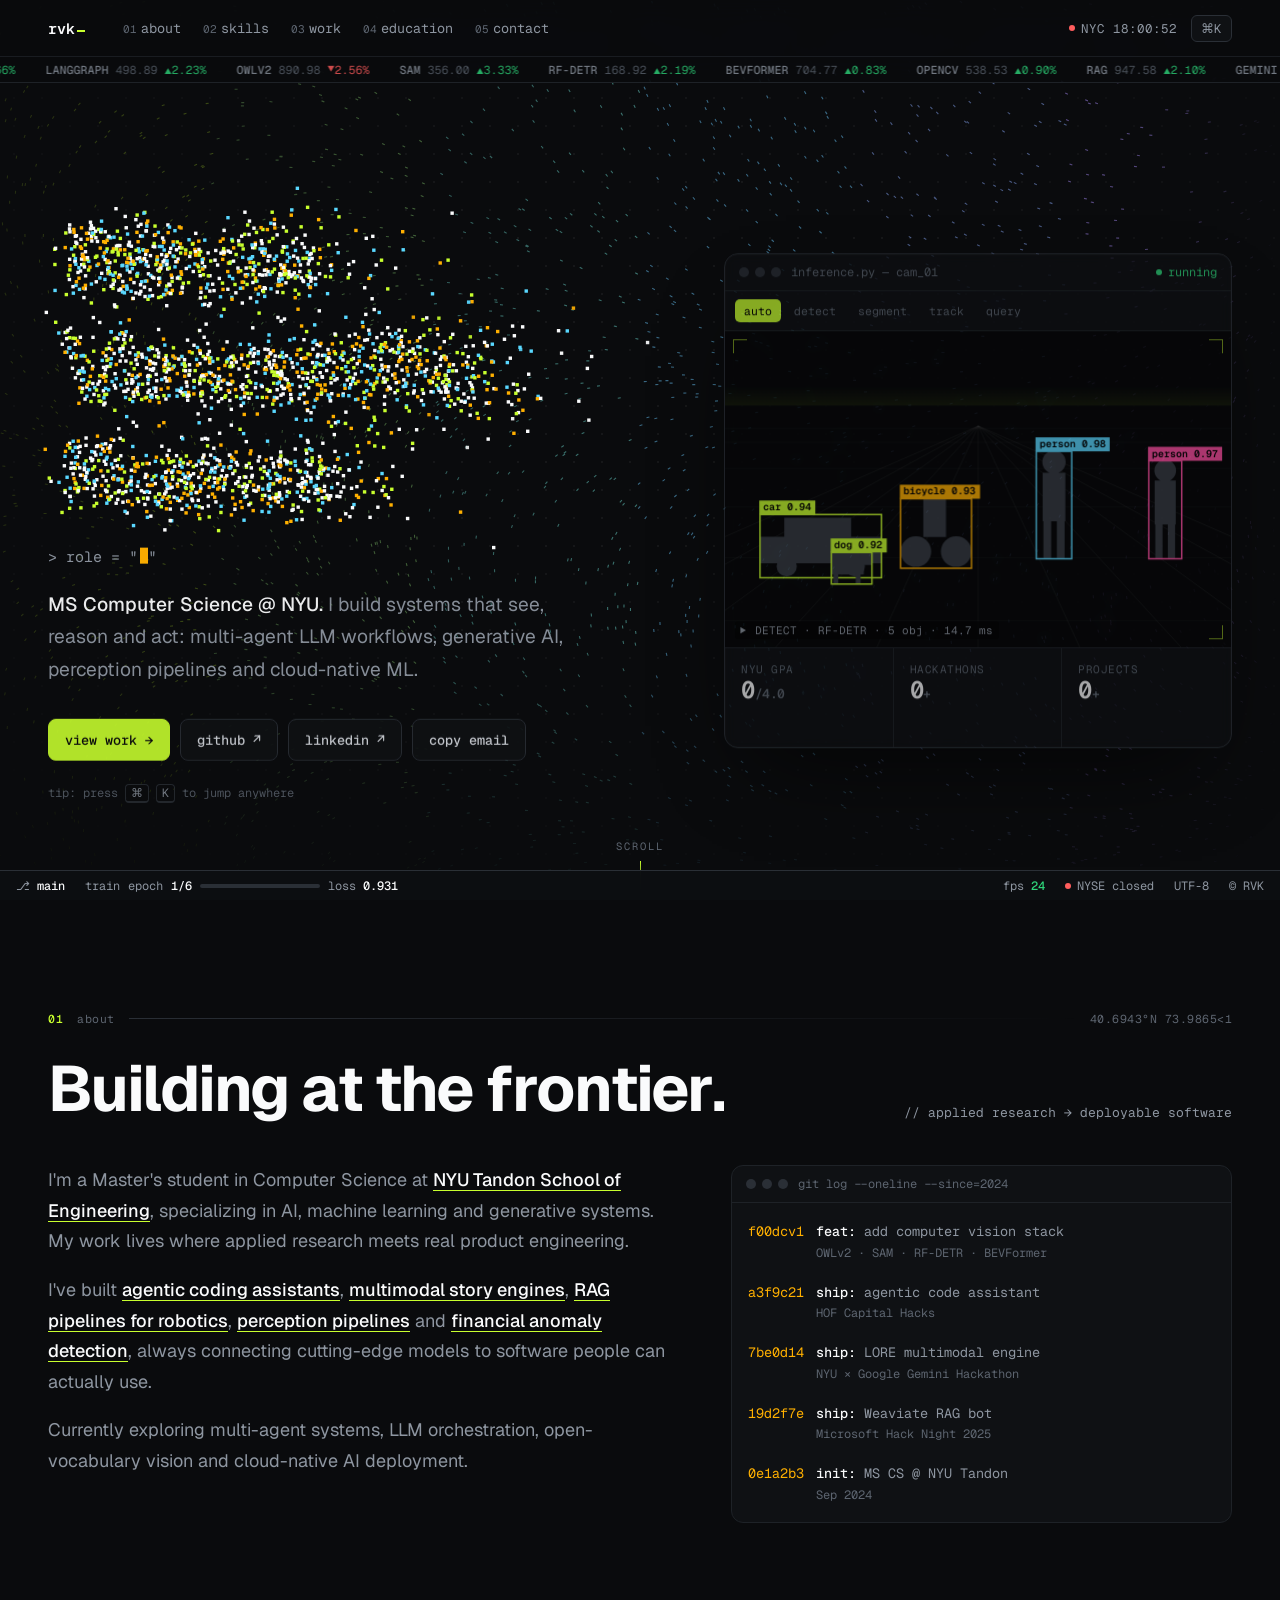
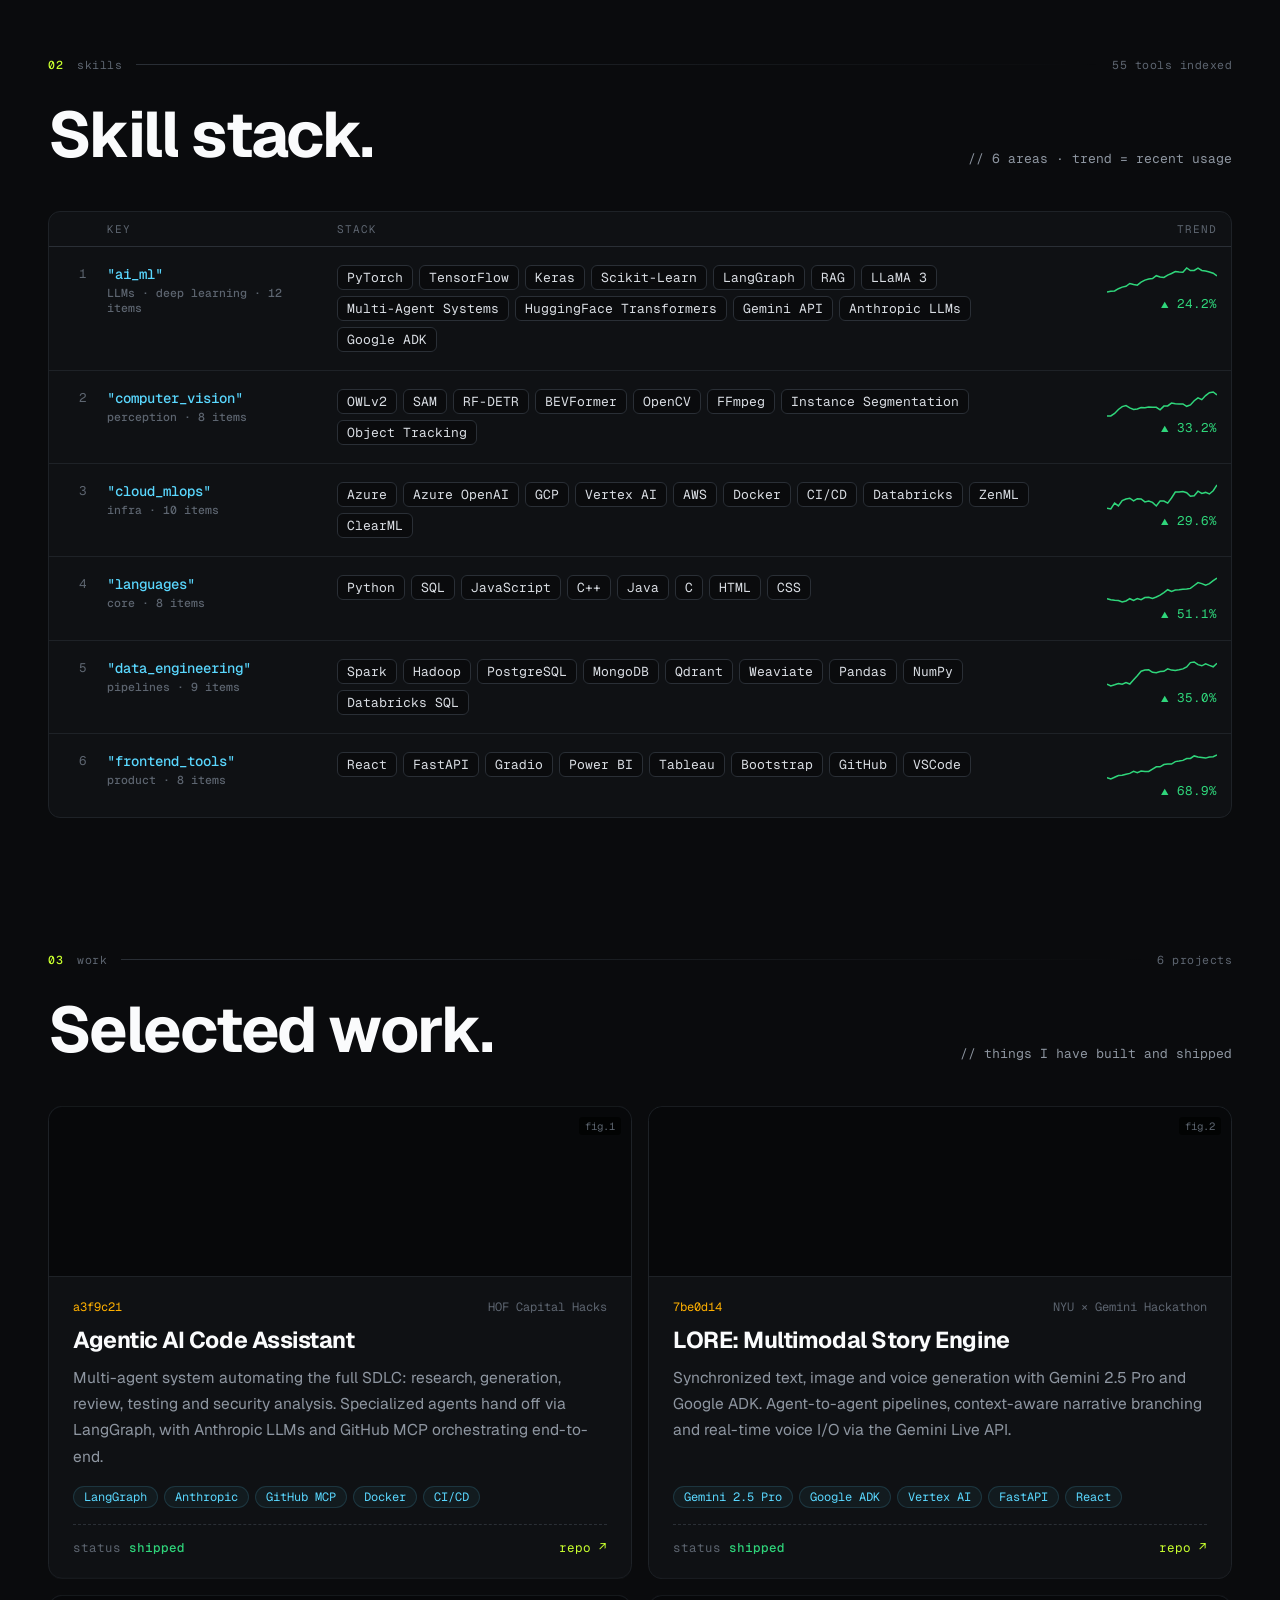
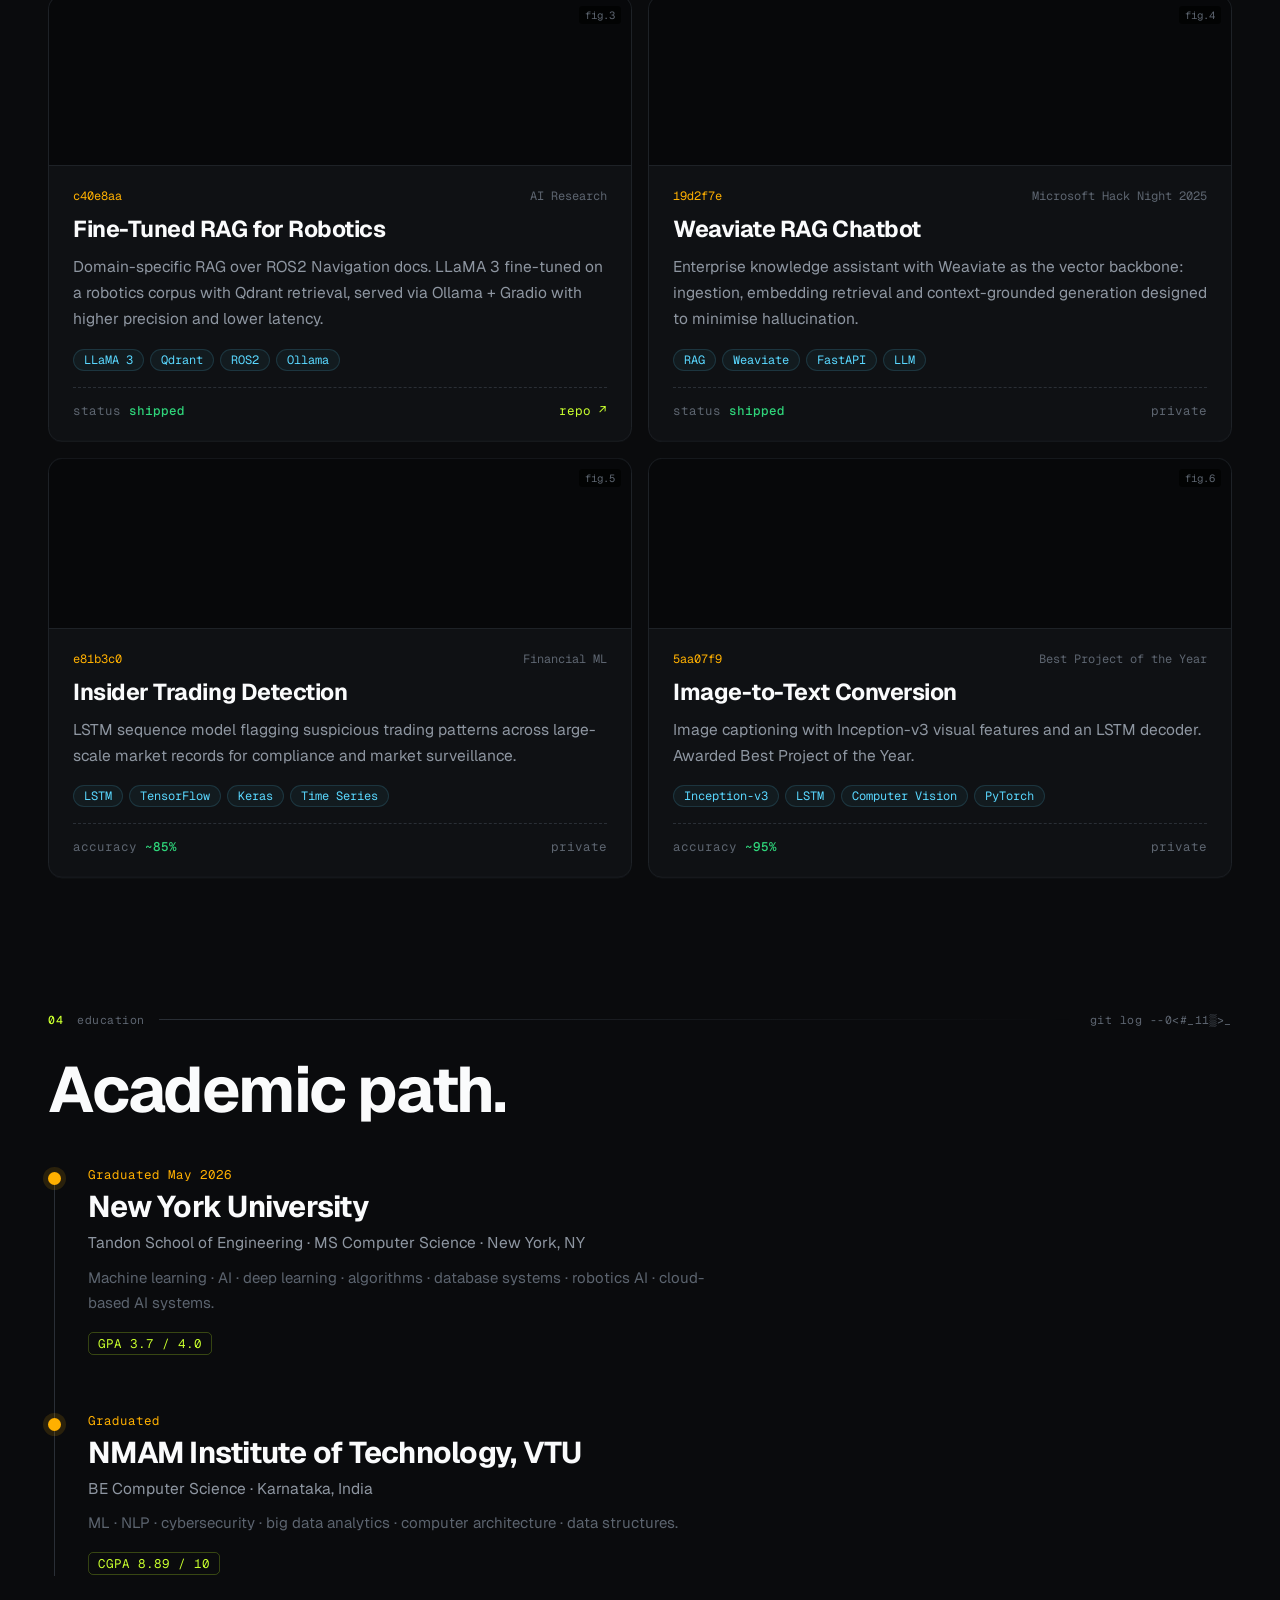
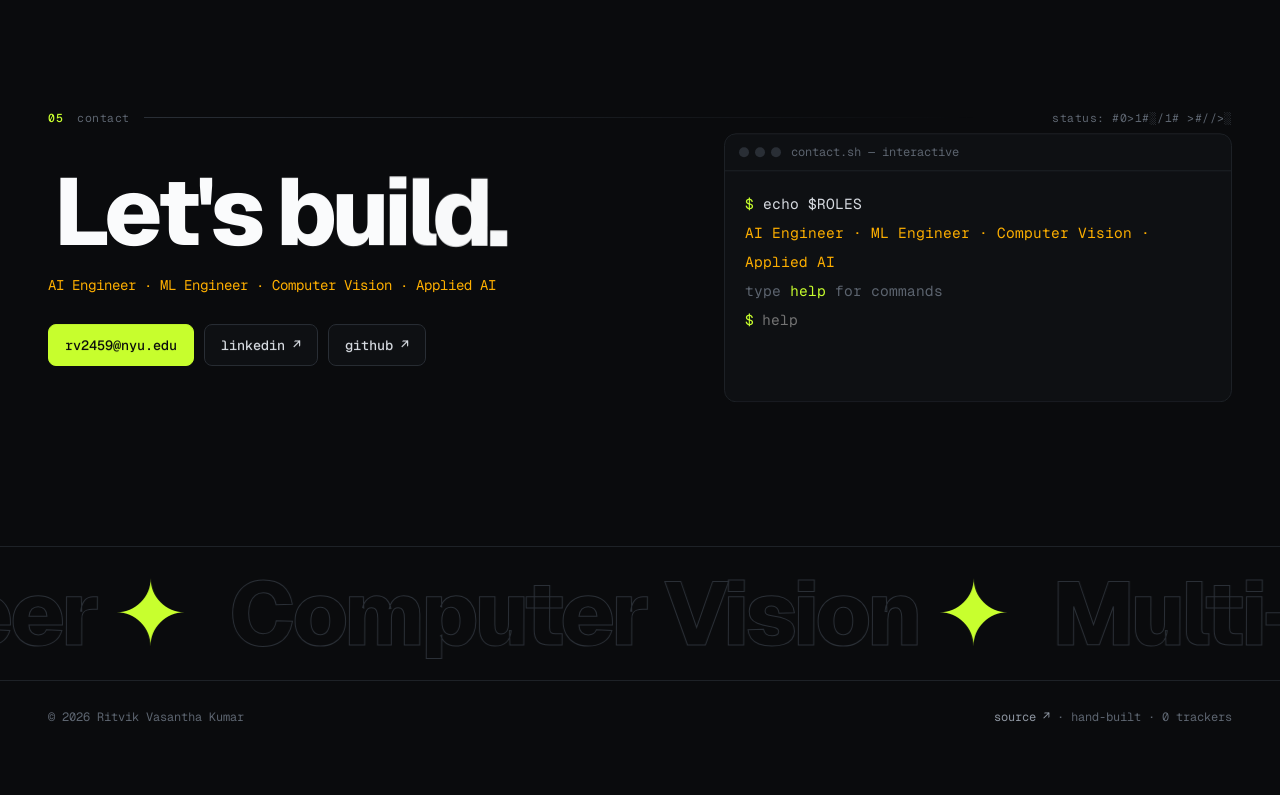
==== commit 6b318324: "Simplify sections and add hero animation options - Remove detection boxes (name, contact, project ca" ====
--- a/index.html
+++ b/index.html
@@ -1,5 +1,5 @@
 <!DOCTYPE html>
-<html lang="en" class="booting">
+<html lang="en" class="booting" data-hero="flow">
 <head>
 <meta charset="UTF-8">
 <meta name="viewport" content="width=device-width, initial-scale=1.0">
@@ -36,8 +36,6 @@
 
 <div class="amb" aria-hidden="true"></div>
 <div class="glow" id="glow" aria-hidden="true"></div>
-<div class="cur" id="cur" aria-hidden="true"></div>
-<div class="ring" id="ring" aria-hidden="true"><i></i><i></i><i></i><i></i><b></b></div>
 
 <header id="hdr">
   <div class="hd">
@@ -59,13 +57,13 @@
 <div class="wrap">
 
 <section id="hero" data-name="home">
-  <canvas id="lidar" aria-hidden="true"></canvas>
+  <canvas id="herobg" aria-hidden="true"></canvas>
   <div class="hero">
     <div>
       <h1 class="name" id="name" aria-label="Ritvik Vasantha Kumar">
-        <span class="det" data-l="ritvik · 0.99" style="--c:var(--lime)"><span class="tx">Ritvik</span></span>
-        <span class="det" data-l="vasantha · 0.97" style="--c:var(--cyan)"><span class="tx">Vasantha</span></span>
-        <span class="det" data-l="kumar · 0.98" style="--c:var(--amber)"><span class="tx">Kumar</span></span>
+        <span class="det"><span class="tx">Ritvik</span></span>
+        <span class="det"><span class="tx hl">Vasantha</span></span>
+        <span class="det"><span class="tx">Kumar</span></span>
       </h1>
       <div class="role h-in">&gt; role = "<b id="role"></b><span class="c"></span>"</div>
       <p class="lead h-in"><strong>MS Computer Science @ NYU.</strong> I build systems that see, reason and act: multi-agent LLM workflows, generative AI, perception pipelines and cloud-native ML.</p>
@@ -101,7 +99,7 @@
     <div class="card rv">
       <div class="ch"><span class="d"><i></i><i></i><i></i></span>git log --oneline --since=2024</div>
       <ul class="gl" id="gl">
-        <li><span class="h">f00dcv1</span><span><b>feat:</b> add computer vision stack<span class="new">NEW</span><br><span class="t">OWLv2 · SAM · RF-DETR · BEVFormer</span></span></li>
+        <li><span class="h">f00dcv1</span><span><b>feat:</b> add computer vision stack<br><span class="t">OWLv2 · SAM · RF-DETR · BEVFormer</span></span></li>
         <li><span class="h">a3f9c21</span><span><b>ship:</b> agentic code assistant<br><span class="t">HOF Capital Hacks</span></span></li>
         <li><span class="h">7be0d14</span><span><b>ship:</b> LORE multimodal engine<br><span class="t">NYU × Google Gemini Hackathon</span></span></li>
         <li><span class="h">19d2f7e</span><span><b>ship:</b> Weaviate RAG bot<br><span class="t">Microsoft Hack Night 2025</span></span></li>
@@ -114,21 +112,19 @@
 <div class="div"><b>02</b> skills<span class="ln"></span><span class="meta" id="m2"></span></div>
 <section id="skills" data-name="skills">
   <div class="sh"><h2 class="split">Skill stack.</h2>
-    <div class="view" role="tablist" aria-label="Skill view"><span class="pill" id="vpill"></span><button class="on" data-v="table" role="tab" aria-selected="true">table</button><button data-v="graph" role="tab" aria-selected="false">graph</button></div>
+    <p>// 6 areas · trend = recent usage</p>
   </div>
   <div class="tbl" id="tbl">
     <div class="thd"><span></span><span>KEY</span><span>STACK</span><span>TREND</span></div>
     <div id="sk"></div>
   </div>
-  <div class="graph" id="graph"><canvas id="gc" aria-label="Interactive graph of skills"></canvas><div class="gi" id="gi"><b>skill graph</b>hover a node · drag to rearrange</div><div class="gh">nodes = tools · hubs = areas · links = used together</div></div>
 </section>
 
-<div class="div"><b>03</b> work<span class="ln"></span><span class="meta">6 projects · scroll →</span></div>
+<div class="div"><b>03</b> work<span class="ln"></span><span class="meta">6 projects</span></div>
 <section id="projects" data-name="projects">
   <div class="pwrap" id="pwrap">
-    <div class="sh"><h2 class="split">Selected work.</h2><p>// hover a card to run detection on it</p></div>
+    <div class="sh"><h2 class="split">Selected work.</h2><p>// things I have built and shipped</p></div>
     <div class="ptrack" id="pt"></div>
-    <div class="pprog"><span id="pcount">01 / 06</span><span class="bar"><i id="pbar"></i></span><span>scroll</span></div>
   </div>
 </section>
 
@@ -142,7 +138,7 @@
 <section id="contact" data-name="contact">
   <div class="ct">
     <div>
-      <div class="big"><span class="det" id="lb" data-l="next_step · 1.00" style="--c:var(--lime)"><span class="tx" id="lbt">Let's build.</span></span></div>
+      <div class="big"><span class="det" id="lb"><span class="tx" id="lbt">Let's build.</span></span></div>
       <div class="sub2 rv">AI Engineer · ML Engineer · Computer Vision · Applied AI</div>
       <div class="cta rv">
         <a class="btn p mag" href="mailto:rv2459@nyu.edu" data-cur="mail"><span>rv2459@nyu.edu</span></a>
@@ -181,6 +177,7 @@
 <script src="assets/vendor/lenis.min.js" defer></script>
 <script src="assets/js/data.js" defer></script>
 <script src="assets/js/visuals.js" defer></script>
+<script src="assets/js/hero.js" defer></script>
 <script src="assets/js/main.js" defer></script>
 </body>
 </html>
--- a/assets/css/style.css
+++ b/assets/css/style.css
@@ -36,19 +36,6 @@
 #boot.done{clip-path:inset(0 0 100% 0);transition:clip-path .8s cubic-bezier(.8,0,.2,1)}
 html.booting{overflow:hidden}
 
-/* ───────── cursor ───────── */
-.cur,.ring{position:fixed;left:0;top:0;pointer-events:none;z-index:400;opacity:0;transition:opacity .3s}
-.cur{width:6px;height:6px;margin:-3px 0 0 -3px;border-radius:50%;background:var(--lime)}
-.ring{width:36px;height:36px;margin:-18px 0 0 -18px;transition:opacity .3s,width .3s var(--ease),height .3s var(--ease),margin .3s var(--ease)}
-.ring i{position:absolute;width:9px;height:9px;border-color:var(--lime);border-style:solid;transition:.3s var(--ease)}
-.ring i:nth-child(1){left:0;top:0;border-width:1.5px 0 0 1.5px}.ring i:nth-child(2){right:0;top:0;border-width:1.5px 1.5px 0 0}
-.ring i:nth-child(3){left:0;bottom:0;border-width:0 0 1.5px 1.5px}.ring i:nth-child(4){right:0;bottom:0;border-width:0 1.5px 1.5px 0}
-.ring b{position:absolute;left:-1px;top:-17px;background:var(--lime);color:#000;font:600 10px/1 var(--mono);padding:3px 5px;white-space:nowrap;opacity:0;transition:opacity .2s}
-.ring.hov{width:64px;height:64px;margin:-32px 0 0 -32px}
-.ring.hov b{opacity:1}
-.has-cur .cur,.has-cur .ring{opacity:1}
-.has-cur,.has-cur a,.has-cur button{cursor:none}
-.has-cur input{cursor:text}
 
 /* ───────── header ───────── */
 header{position:sticky;top:0;z-index:60;background:#0a0b0dd9;backdrop-filter:blur(14px);-webkit-backdrop-filter:blur(14px);border-bottom:1px solid var(--ln);transition:transform .45s var(--ease)}
@@ -92,19 +79,18 @@
 
 /* ───────── hero ───────── */
 #hero{padding:40px 0 40px;min-height:calc(100svh - 82px);display:flex;align-items:center}
-#lidar{position:absolute;inset:-82px calc(var(--pad)*-1) 0;width:calc(100% + var(--pad)*2);height:calc(100% + 82px);z-index:-1;pointer-events:none;
-  mask-image:linear-gradient(90deg,transparent 0,#000 45%,#000 85%,transparent),linear-gradient(#000 70%,transparent);mask-composite:intersect;-webkit-mask-composite:source-in;opacity:.9}
+#herobg{position:absolute;inset:-82px calc(var(--pad)*-1) 0;width:calc(100% + var(--pad)*2);height:calc(100% + 82px);z-index:-1;pointer-events:none;
+  mask-image:linear-gradient(90deg,rgba(0,0,0,.28) 0,#000 50%,#000 88%,transparent),linear-gradient(#000 70%,transparent);mask-composite:intersect;-webkit-mask-composite:source-in;opacity:.9}
 .hero{display:grid;grid-template-columns:1.1fr .9fr;gap:56px;align-items:center;width:100%}
 .name{font:800 clamp(52px,7.6vw,116px)/.92 var(--sans);letter-spacing:-.05em;color:var(--hi);margin:30px 0 28px;display:flex;flex-direction:column;align-items:flex-start;gap:.16em;position:relative}
 #namefx{position:absolute;pointer-events:none;z-index:3}
 .det{position:relative;display:inline-block;padding:0 .06em}
-.det .box{position:absolute;inset:-.02em -.02em -.04em;border:1.5px solid var(--c);opacity:0;transform:scale(1.08);transition:opacity .35s,transform .55s cubic-bezier(.2,.9,.3,1.25)}
-.det .tag{position:absolute;left:-1px;top:-.02em;transform:translateY(-100%);background:var(--c);color:#000;font:600 11px/1 var(--mono);letter-spacing:0;padding:4px 6px;white-space:nowrap;opacity:0;transition:opacity .3s .2s}
-.det .mask{position:absolute;inset:-.02em -.02em -.04em;background:var(--c);opacity:0;clip-path:inset(0 100% 0 0);transition:clip-path 1s cubic-bezier(.6,0,.2,1),opacity .2s}
 .det .tx{position:relative;display:inline-block;transition:opacity .5s}
-.det.on .box{opacity:1;transform:none}.det.on .tag{opacity:1}.det.seg .mask{opacity:.09;clip-path:inset(0)}
-.name.fx .tx{opacity:0}
-.det:hover .box{box-shadow:0 0 0 3px color-mix(in srgb,var(--c) 22%,transparent)}
+.name.fx .tx,.name.swarm .tx{opacity:0}
+.name .hl{background:linear-gradient(90deg,var(--hi) 0%,var(--lime) 50%,var(--cyan) 100%);background-size:200% 100%;-webkit-background-clip:text;background-clip:text;color:transparent;animation:shine 6s ease-in-out infinite alternate}
+@keyframes shine{to{background-position:100% 0}}
+html.noconsole .console{display:none}
+html.noconsole .hero{grid-template-columns:1fr}
 .role{font:15px var(--mono);color:var(--mu);margin-bottom:16px;min-height:1.7em}
 .role b{color:var(--amber);font-weight:500}
 .role .c{display:inline-block;width:8px;height:16px;background:var(--amber);vertical-align:-2px;margin-left:2px;animation:bl 1s steps(1) infinite}
@@ -169,10 +155,6 @@
 .gl .new{color:#000;background:var(--lime);font-size:10px;padding:1px 5px;border-radius:3px;margin-left:6px;font-weight:600}
 
 /* ───────── skills ───────── */
-.view{display:inline-flex;border:1px solid var(--ln2);border-radius:8px;padding:3px;font:12.5px var(--mono);background:var(--s1);position:relative}
-.view button{position:relative;z-index:1;background:none;border:0;padding:6px 12px;border-radius:5px;color:var(--mu);cursor:pointer;transition:color .25s}
-.view button.on{color:#000}
-.view .pill{position:absolute;top:3px;bottom:3px;left:3px;border-radius:5px;background:var(--lime);transition:transform .45s var(--ease),width .45s var(--ease)}
 .tbl{border:1px solid var(--ln);border-radius:12px;background:var(--s1);overflow:hidden}
 .srow,.thd{display:grid;grid-template-columns:44px 230px 1fr 150px}
 .thd{font:11px var(--mono);color:var(--di);letter-spacing:1px;border-bottom:1px solid var(--ln2)}
@@ -189,19 +171,6 @@
 .chips span:hover{border-color:var(--c,var(--cyan));color:var(--hi);translate:0 -2px;background:color-mix(in srgb,var(--c,var(--cyan)) 8%,var(--bg))}
 .srow .tz{text-align:right;font:12.5px var(--mono)}
 .srow .tz .spark{display:block;margin-left:auto}
-.srow.new{background:linear-gradient(90deg,#c8ff2e0f,transparent 60%)}
-.srow.new::before{content:"";position:absolute;left:0;top:0;bottom:0;width:3px;background:var(--lime);box-shadow:0 0 18px var(--lime)}
-.srow.new .ln,.srow.new .k{color:var(--lime)}
-.badge{display:inline-block;font:600 10px var(--mono);background:var(--lime);color:#000;border-radius:3px;padding:1px 6px;margin-top:8px;letter-spacing:.5px}
-.srow.new .badge{animation:bdg 2.4s ease-in-out infinite}
-@keyframes bdg{50%{box-shadow:0 0 0 4px #c8ff2e30}}
-.graph{position:relative;border:1px solid var(--ln);border-radius:12px;background:var(--s1);height:min(620px,78vh);overflow:hidden;display:none}
-.graph.on{display:block}
-.tbl.off{display:none}
-.graph canvas{position:absolute;inset:0;width:100%;height:100%;touch-action:none}
-.graph .gh{position:absolute;left:14px;bottom:12px;font:11.5px var(--mono);color:var(--di);pointer-events:none}
-.graph .gi{position:absolute;right:14px;top:12px;font:12px var(--mono);color:var(--mu);text-align:right;pointer-events:none;max-width:260px}
-.graph .gi b{color:var(--hi);font-weight:500;display:block;font-size:14px}
 
 /* ───────── projects (horizontal pin) ───────── */
 #projects{overflow:visible}
@@ -214,9 +183,6 @@
 .pc .body{padding:22px 24px 22px;display:flex;flex-direction:column;flex:1}
 .pc::after{content:"";position:absolute;inset:0;border-radius:14px;background:radial-gradient(420px circle at var(--mx,50%) var(--my,0),#ffffff0b,transparent 45%);opacity:0;transition:.3s;pointer-events:none}
 .pc:hover{border-color:var(--ln2)}.pc:hover::after{opacity:1}
-.pc .bb{position:absolute;inset:-1px;border:1.5px solid var(--lime);border-radius:14px;opacity:0;transition:opacity .25s,inset .35s var(--ease);pointer-events:none}
-.pc .bb::before{content:attr(data-l);position:absolute;top:-1px;left:16px;transform:translateY(-100%);background:var(--lime);color:#000;font:600 10.5px/1 var(--mono);padding:4px 6px;border-radius:3px 3px 0 0}
-.pc:hover .bb{opacity:1;inset:-6px}
 .pc .mt{display:flex;justify-content:space-between;font:12px var(--mono);color:var(--di);margin-bottom:12px;gap:10px}
 .pc .mt .h{color:var(--amber)}
 .pc h3{font:700 23px/1.2 var(--sans);letter-spacing:-.02em;color:var(--hi);margin-bottom:10px}
@@ -226,19 +192,6 @@
 .pc .ft{display:flex;justify-content:space-between;align-items:center;border-top:1px dashed var(--ln2);padding-top:14px;font:12.5px var(--mono);color:var(--di)}
 .pc .ft b{color:var(--up);font-weight:500}
 .pc .ft a{color:var(--lime);text-decoration:none}.pc .ft a:hover{text-decoration:underline}
-.pprog{display:none}
-@media(min-width:1024px){
-  .pin .ptrack{display:flex;gap:20px;width:max-content;padding-right:var(--pad)}
-  .pin .pc{width:min(520px,38vw);flex-shrink:0}
-  .pin .pc .thumb{height:200px}
-  .pin .pprog{display:flex;align-items:center;gap:14px;margin-top:28px;font:12px var(--mono);color:var(--di)}
-  .pprog .bar{flex:1;height:2px;background:var(--ln2);overflow:hidden}
-  .pprog .bar i{display:block;height:100%;width:100%;background:var(--lime);transform-origin:left;transform:scaleX(0)}
-  .pin .ptrack .end{width:min(380px,30vw);flex-shrink:0;display:flex;flex-direction:column;justify-content:center;gap:16px;padding:0 20px;font:13px var(--mono);color:var(--mu)}
-  .pin .ptrack .end b{font:700 34px/1.05 var(--sans);color:var(--hi);letter-spacing:-.03em}
-}
-.ptrack .end{display:none}
-.pin .ptrack .end{display:flex}
 
 /* ───────── education ───────── */
 .tline{position:relative;padding-left:40px}
@@ -251,7 +204,8 @@
 .ti .w{font:12.5px var(--mono);color:var(--amber)}
 .ti h3{font:700 clamp(22px,2.4vw,30px) var(--sans);color:var(--hi);letter-spacing:-.025em;margin:4px 0}
 .ti .s{color:var(--mu);font-size:15.5px}
-.ti .b{color:var(--di);font-size:15px;margin:8px 0 14px;max-width:640px}
+.ti .b{color:var(--di);font-size:15px;margin:8px 0 12px;max-width:640px}
+.ti .gpa{display:inline-block;font:12.5px var(--mono);color:var(--lime);border:1px solid #c8ff2e40;border-radius:5px;padding:2px 9px}
 .gb{display:flex;align-items:center;gap:12px;font:12.5px var(--mono);color:var(--mu);max-width:440px}
 .gb .bar{flex:1;height:4px;background:var(--ln);border-radius:2px;overflow:hidden}
 .gb .bar i{display:block;height:100%;width:0;background:linear-gradient(90deg,var(--amber),var(--lime));transition:width 1.6s var(--ease)}
@@ -315,7 +269,7 @@
   .srow,.thd{grid-template-columns:34px 1fr}.srow .chips,.srow .tz{grid-column:2}.srow .tz{text-align:left;padding-top:0}.srow .tz .spark{margin-left:0}.srow .chips{padding-top:0}
   .thd>:nth-child(n+3){display:none}
   .sb .hide{display:none}
-  #lidar{mask-image:linear-gradient(#000 40%,transparent);opacity:.5}
+  #herobg{mask-image:linear-gradient(#000 40%,transparent);opacity:.5}
   .scroll-cue{display:none}
 }
 @media(max-width:560px){
@@ -325,7 +279,6 @@
   .sb .pb{width:60px}
   .div .meta{display:none}
   .div{margin-top:80px}
-  .graph{height:520px}
 }
 @media(prefers-reduced-motion:reduce){
   *,*::before,*::after{animation:none!important;transition:none!important}
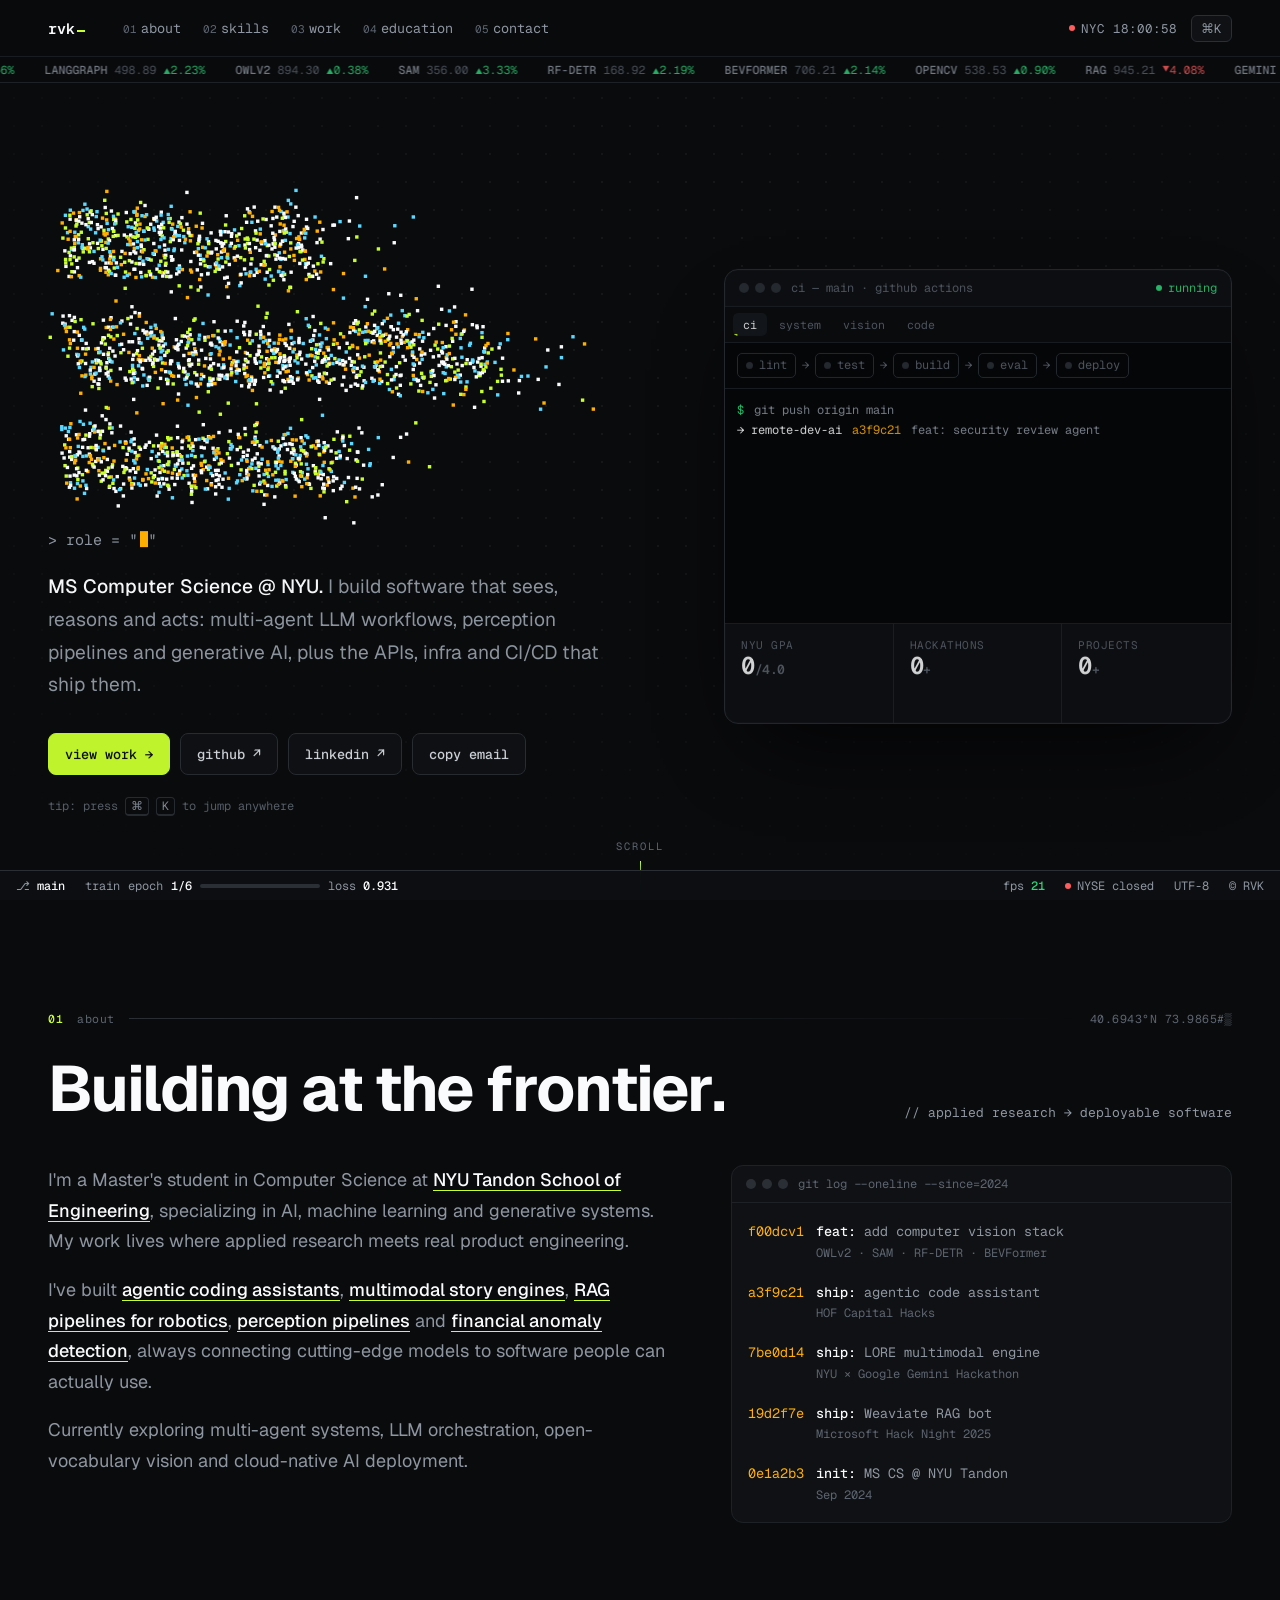
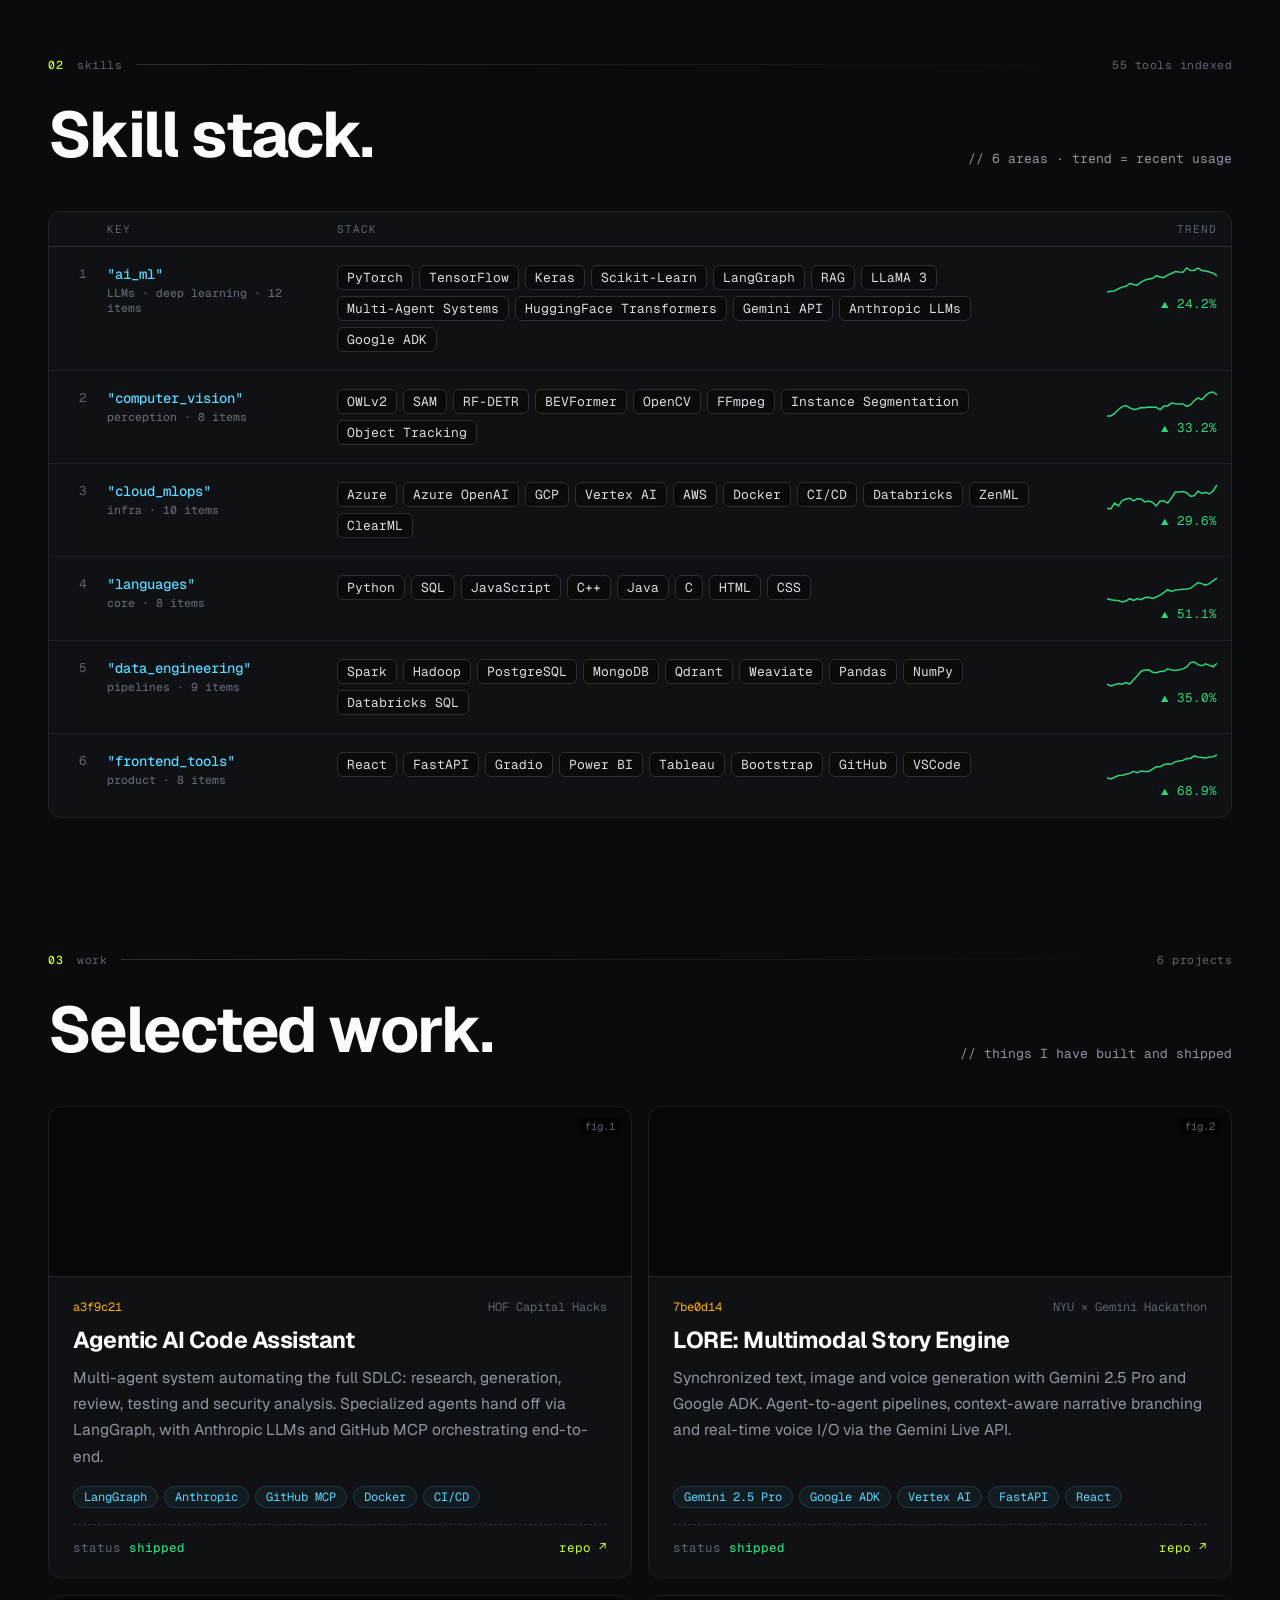
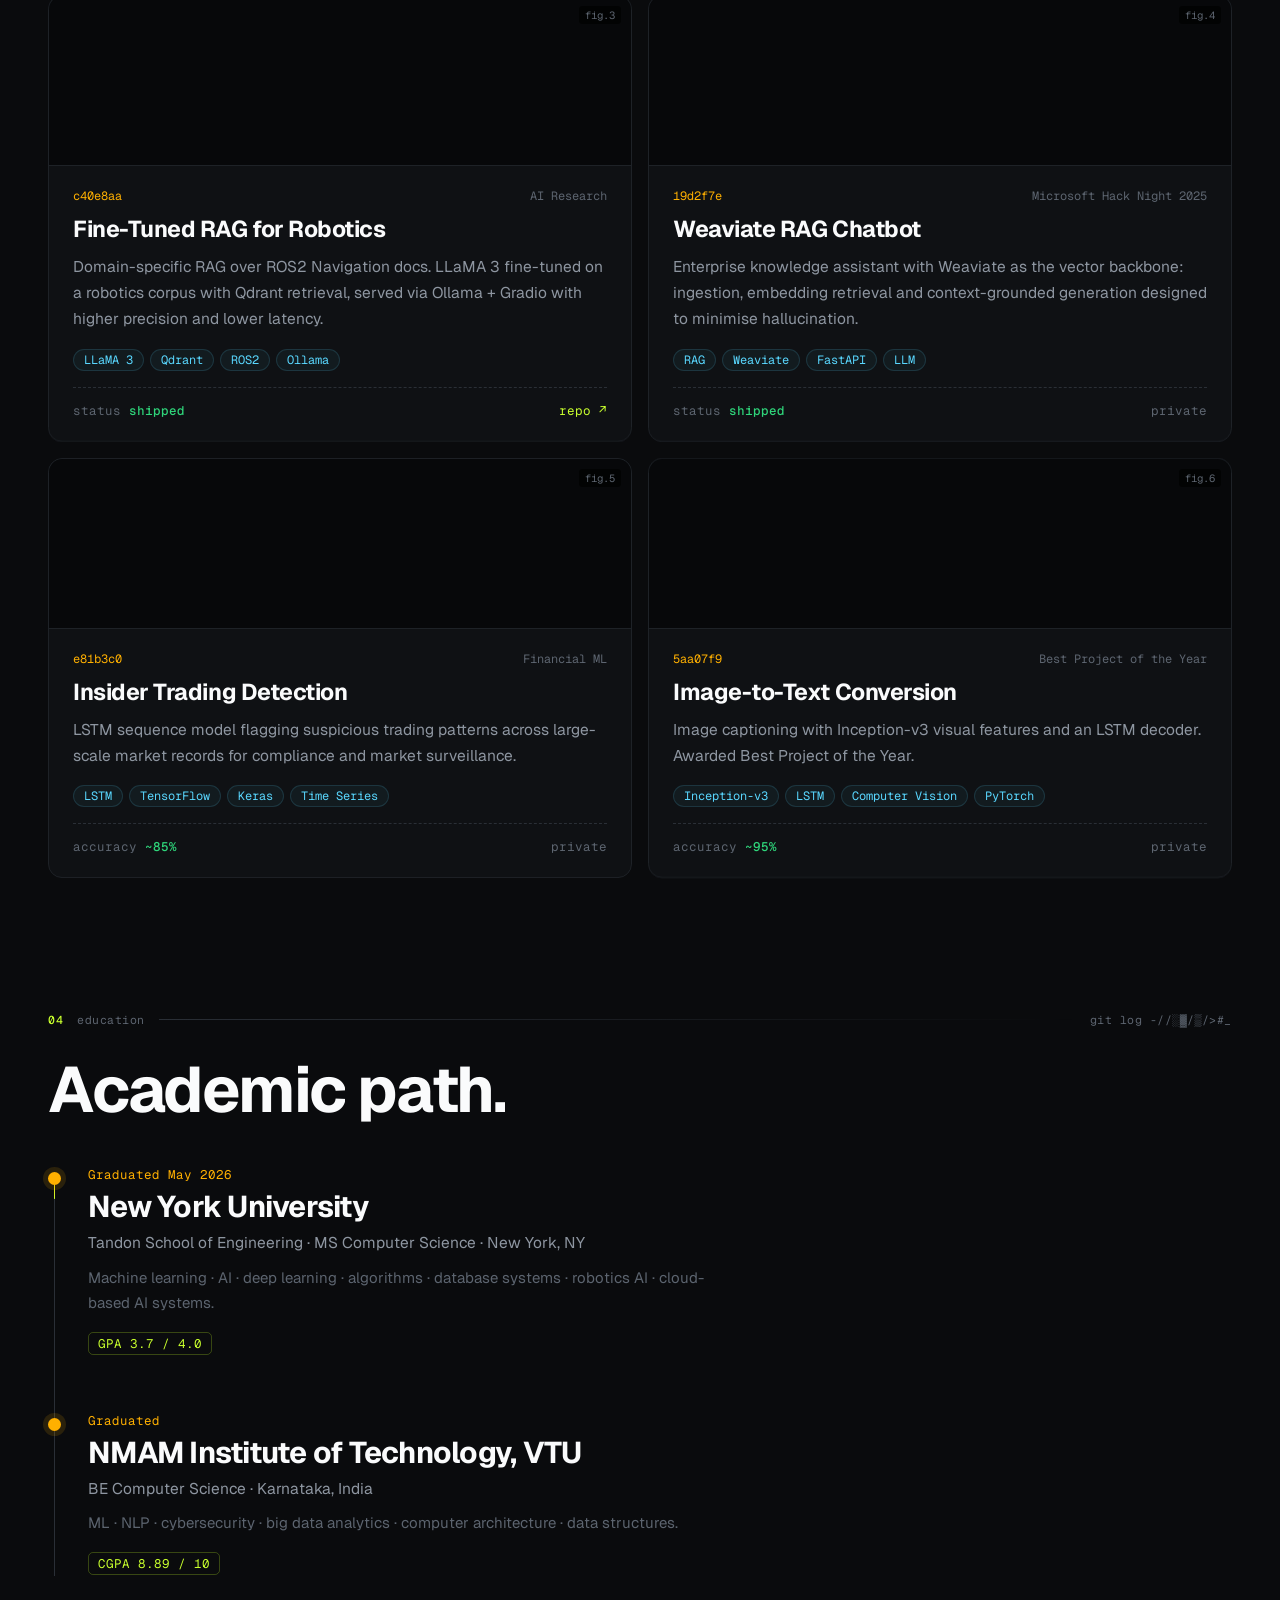
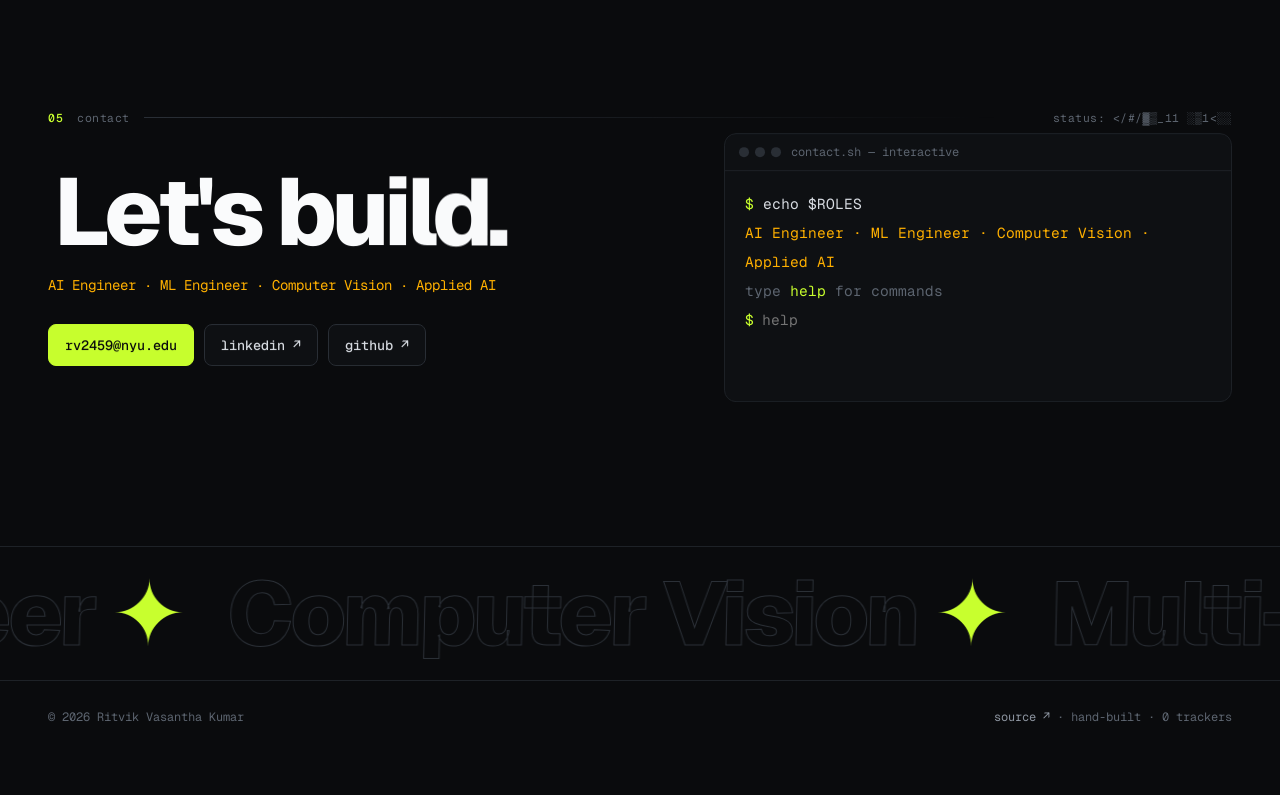
==== commit 6393eb7d: "Add SWE-focused hero console panels - New console panels: CI pipeline, code editor, live system map," ====
--- a/index.html
+++ b/index.html
@@ -1,5 +1,5 @@
 <!DOCTYPE html>
-<html lang="en" class="booting" data-hero="flow">
+<html lang="en" class="booting" data-hero="net" data-panel="tabs">
 <head>
 <meta charset="UTF-8">
 <meta name="viewport" content="width=device-width, initial-scale=1.0">
@@ -66,7 +66,7 @@
         <span class="det"><span class="tx">Kumar</span></span>
       </h1>
       <div class="role h-in">&gt; role = "<b id="role"></b><span class="c"></span>"</div>
-      <p class="lead h-in"><strong>MS Computer Science @ NYU.</strong> I build systems that see, reason and act: multi-agent LLM workflows, generative AI, perception pipelines and cloud-native ML.</p>
+      <p class="lead h-in"><strong>MS Computer Science @ NYU.</strong> I build software that sees, reasons and acts: multi-agent LLM workflows, perception pipelines and generative AI, plus the APIs, infra and CI/CD that ship them.</p>
       <div class="cta h-in">
         <a class="btn p mag" href="#projects" data-cur="scroll"><span>view work →</span></a>
         <a class="btn mag" href="https://github.com/ritvikvk-ai" target="_blank" rel="noopener" data-cur="open ↗"><span>github ↗</span></a>
@@ -76,11 +76,8 @@
       <div class="hint h-in">tip: press <kbd>⌘</kbd> <kbd>K</kbd> to jump anywhere</div>
     </div>
     <div class="console h-in" id="console">
-      <div class="ch"><span class="d"><i></i><i></i><i></i></span>inference.py — cam_01<span class="st">running</span></div>
-      <div class="modes" id="modes" role="tablist" aria-label="Vision demo mode">
-        <button data-m="-1" class="on">auto</button><button data-m="0">detect</button><button data-m="1">segment</button><button data-m="2">track</button><button data-m="3">query</button>
-      </div>
-      <div class="frame"><canvas id="cv" aria-label="Animated computer vision demo"></canvas><span class="corner c1"></span><span class="corner c2"></span><span class="corner c3"></span><span class="fi" id="cvi">loading…</span></div>
+      <div class="ch"><span class="d"><i></i><i></i><i></i></span><span id="ptitle">workspace</span><span class="st">running</span></div>
+      <div class="panel" id="panel"></div>
       <div class="kpis" id="kpis"></div>
     </div>
   </div>
@@ -178,6 +175,7 @@
 <script src="assets/js/data.js" defer></script>
 <script src="assets/js/visuals.js" defer></script>
 <script src="assets/js/hero.js" defer></script>
+<script src="assets/js/panels.js" defer></script>
 <script src="assets/js/main.js" defer></script>
 </body>
 </html>
--- a/assets/css/style.css
+++ b/assets/css/style.css
@@ -244,6 +244,65 @@
 .sb .r{margin-left:auto;display:flex;gap:20px}
 .sb .fps b{color:var(--up)}
 
+/* ───────── hero console panels ───────── */
+.panel{position:relative;aspect-ratio:16/10;background:#050607;overflow:hidden;font:12px/1.6 var(--mono)}
+.panel canvas{display:block;width:100%;height:100%}
+/* vision: camera + BEV */
+.pv{position:absolute;inset:0;display:grid;grid-template-columns:1.55fr 1fr;grid-template-rows:1fr auto}
+.pv-cam,.pv-bev{position:relative;min-height:0}
+.pv-bev{border-left:1px solid var(--ln)}
+.pv canvas{position:absolute;inset:0}
+.pv-l{position:absolute;left:8px;top:6px;font-size:10px;color:var(--di);letter-spacing:.5px}
+.pv-ft{grid-column:1/3;border-top:1px solid var(--ln);padding:5px 10px;color:var(--mu);font-size:11px}
+/* pipeline */
+.pp{position:absolute;inset:0;display:flex;flex-direction:column}
+.pp-dag{display:flex;align-items:center;gap:6px;padding:10px 12px;border-bottom:1px solid var(--ln);flex-wrap:wrap}
+.pp-dag b{color:var(--di);font-weight:400}
+.pp-s{display:inline-flex;align-items:center;gap:6px;border:1px solid var(--ln2);border-radius:5px;padding:2px 8px;color:var(--di);transition:.3s}
+.pp-s i{width:7px;height:7px;border-radius:50%;background:var(--ln2)}
+.pp-s.run{color:var(--hi);border-color:var(--amber)}.pp-s.run i{background:var(--amber);animation:pu2 1s infinite}
+.pp-s.ok{color:var(--hi);border-color:#2fd67b60}.pp-s.ok i{background:var(--up)}
+@keyframes pu2{50%{opacity:.3}}
+.pp-log{flex:1;padding:12px;overflow:hidden;color:var(--mu);display:flex;flex-direction:column;justify-content:flex-start;gap:1px}
+.pp-log>div{display:flex;gap:10px;align-items:center;white-space:nowrap;animation:lnin .3s var(--ease)}
+@keyframes lnin{from{opacity:0;transform:translateY(6px)}}
+.pp-log .c{color:var(--cyan)}.pp-log .g{color:var(--up)}.pp-log .m{color:var(--hi)}.pp-log .a{color:var(--amber)}
+.pp-log .d{flex:1;overflow:hidden;text-overflow:ellipsis;color:var(--text)}
+.pp-log .bar{width:70px;height:3px;background:var(--ln2);border-radius:2px;overflow:hidden;flex-shrink:0}
+.pp-log .bar i{display:block;height:100%;width:0;background:var(--lime)}
+.pp-log .r{width:62px;text-align:right;flex-shrink:0}
+/* editor */
+.pe{position:absolute;inset:0;display:flex;flex-direction:column}
+.pe-tabs{display:flex;border-bottom:1px solid var(--ln);background:#0a0c0e}
+.pe-tabs button{background:none;border:0;border-right:1px solid var(--ln);color:var(--di);padding:6px 12px;font:11.5px var(--mono);cursor:pointer}
+.pe-tabs button.on{color:var(--hi);background:#050607;box-shadow:inset 0 2px 0 var(--lime)}
+.pe-code{flex:1;display:flex;overflow:hidden;padding:8px 0;min-height:0}
+.pe-ln{width:30px;text-align:right;padding-right:10px;color:var(--di);flex-shrink:0;font-size:11.5px;line-height:1.55}
+.pe pre{margin:0;font:11.5px/1.55 var(--mono);color:var(--text);white-space:pre;overflow:hidden}
+.pe pre i{font-style:normal}.pe .kw{color:#ff7ab6}.pe .st{color:#a5e075}.pe .cm{color:var(--di)}.pe .nu{color:var(--amber)}.pe .fn{color:var(--cyan)}.pe .dc{color:var(--lime)}
+.pe .cur{display:inline-block;width:7px;height:13px;background:var(--lime);vertical-align:-2px;animation:bl 1s steps(1) infinite}
+.pe-out{height:30%;border-top:1px solid var(--ln);padding:6px 12px;color:var(--mu);overflow:hidden;font-size:11px;display:flex;flex-direction:column;justify-content:flex-end}
+.pe-out>div{animation:lnin .3s var(--ease)}.pe-out .g{color:var(--up)}
+/* system */
+.ps{position:absolute;inset:0}
+.ps canvas{position:absolute;inset:0}
+.ps-m{position:absolute;left:10px;top:8px;display:flex;gap:12px;color:var(--di);font-size:11px}
+.ps-m b{color:var(--hi);font-weight:500}.ps-m .g{color:var(--up)}
+.ps-log{position:absolute;left:10px;right:10px;bottom:6px;color:var(--mu);font-size:10.5px}
+.ps-log span{color:var(--di)}.ps-log>div{animation:lnin .3s var(--ease)}
+/* tabs */
+.pt{position:absolute;inset:0;display:flex;flex-direction:column}
+.pt-bar{display:flex;gap:2px;padding:6px 8px;border-bottom:1px solid var(--ln);background:#0a0c0e}
+.pt-bar button{position:relative;background:none;border:0;color:var(--di);padding:4px 10px;font:11.5px var(--mono);cursor:pointer;border-radius:5px;overflow:hidden}
+.pt-bar button:hover{color:var(--hi)}
+.pt-bar button.on{color:var(--hi);background:var(--s2)}
+.pt-bar button i{position:absolute;left:0;right:0;bottom:0;height:2px;background:var(--lime);transform-origin:left;transform:scaleX(0)}
+.pt-bar button:not(.on) i{transform:scaleX(0)!important}
+.pt-body{position:relative;flex:1}
+.pt-pane{position:absolute;inset:0;display:none}
+.pt-pane.on{display:block;animation:lnin .35s var(--ease)}
+@media(max-width:560px){.panel{aspect-ratio:4/3.6}.pp-log .bar{display:none}.pv{grid-template-columns:1fr;grid-template-rows:1.3fr 1fr auto}.pv-bev{border-left:0;border-top:1px solid var(--ln)}.pv-ft{grid-column:1}}
+
 /* palette, toast */
 .rvk-pal{position:fixed;inset:0;z-index:450;display:flex;align-items:flex-start;justify-content:center;padding-top:16vh;background:#0008;backdrop-filter:blur(4px);opacity:0;pointer-events:none;transition:opacity .2s}
 .rvk-pal.open{opacity:1;pointer-events:auto}
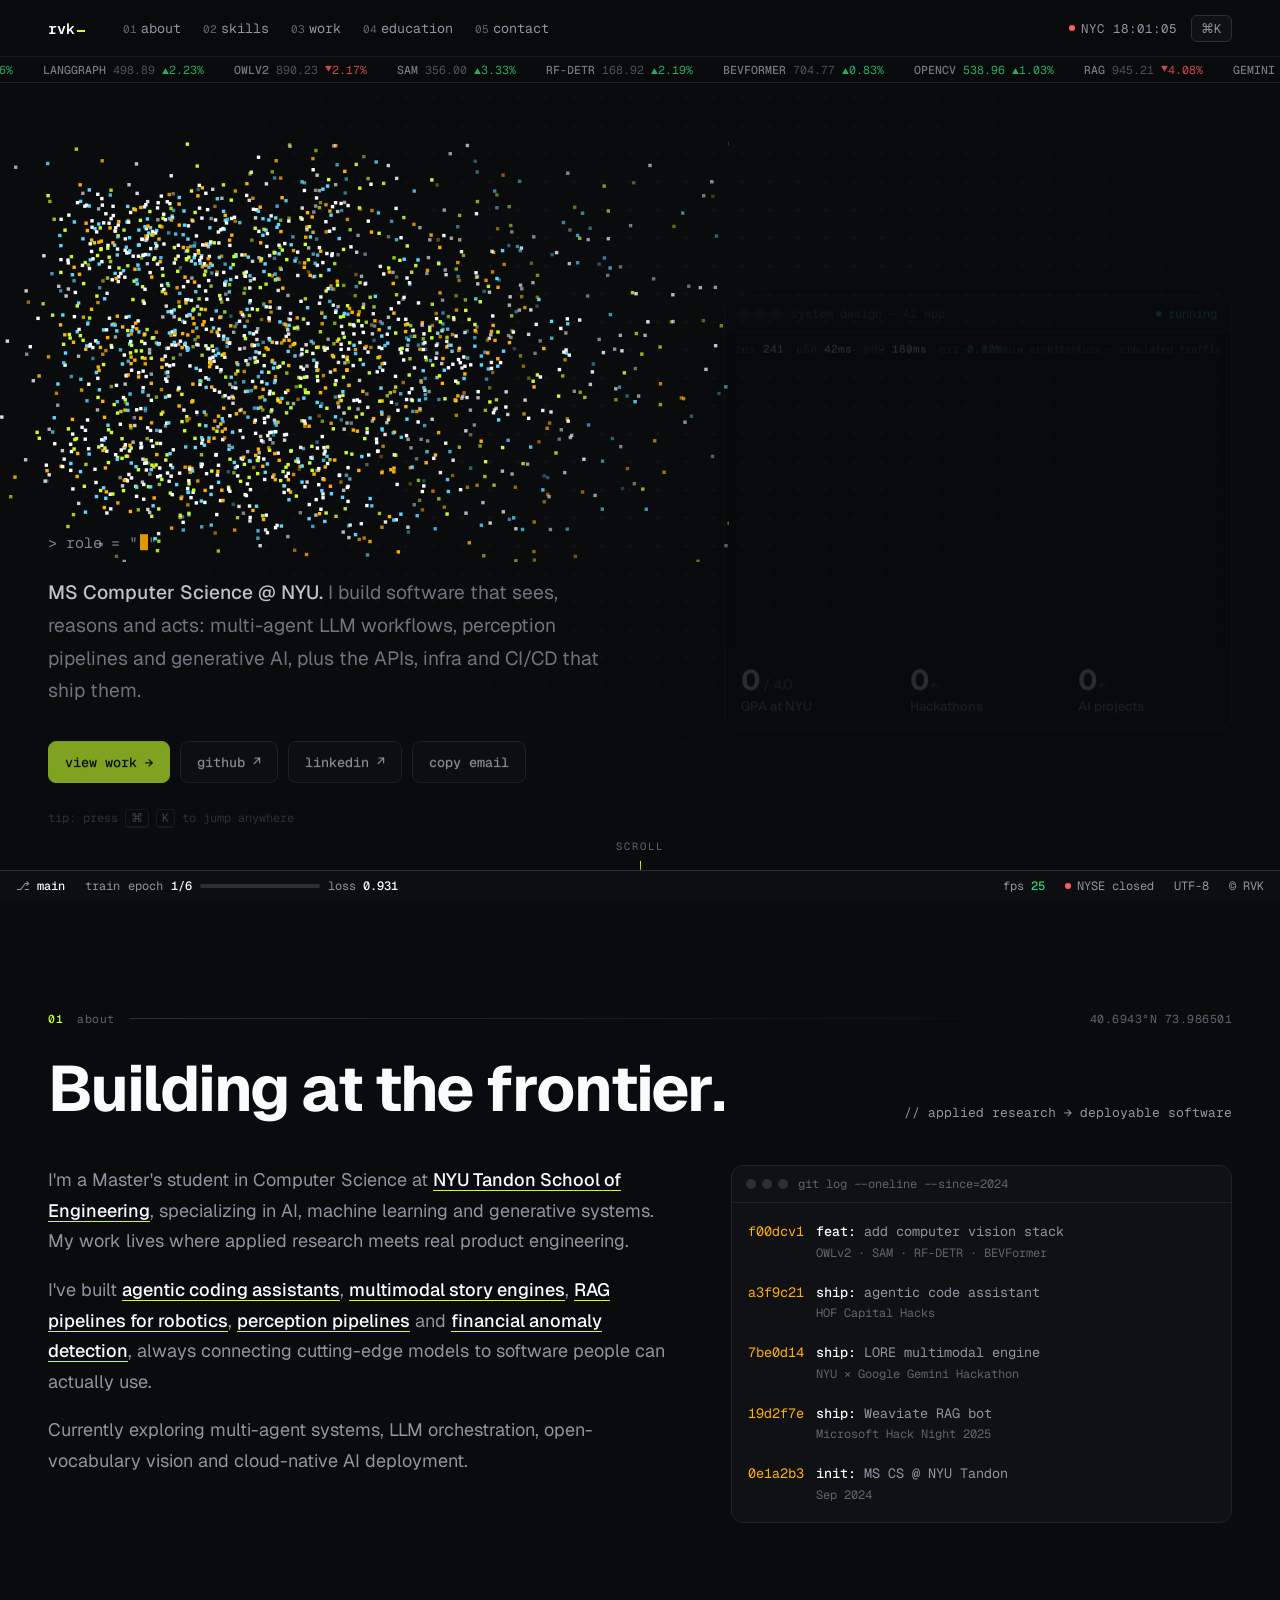
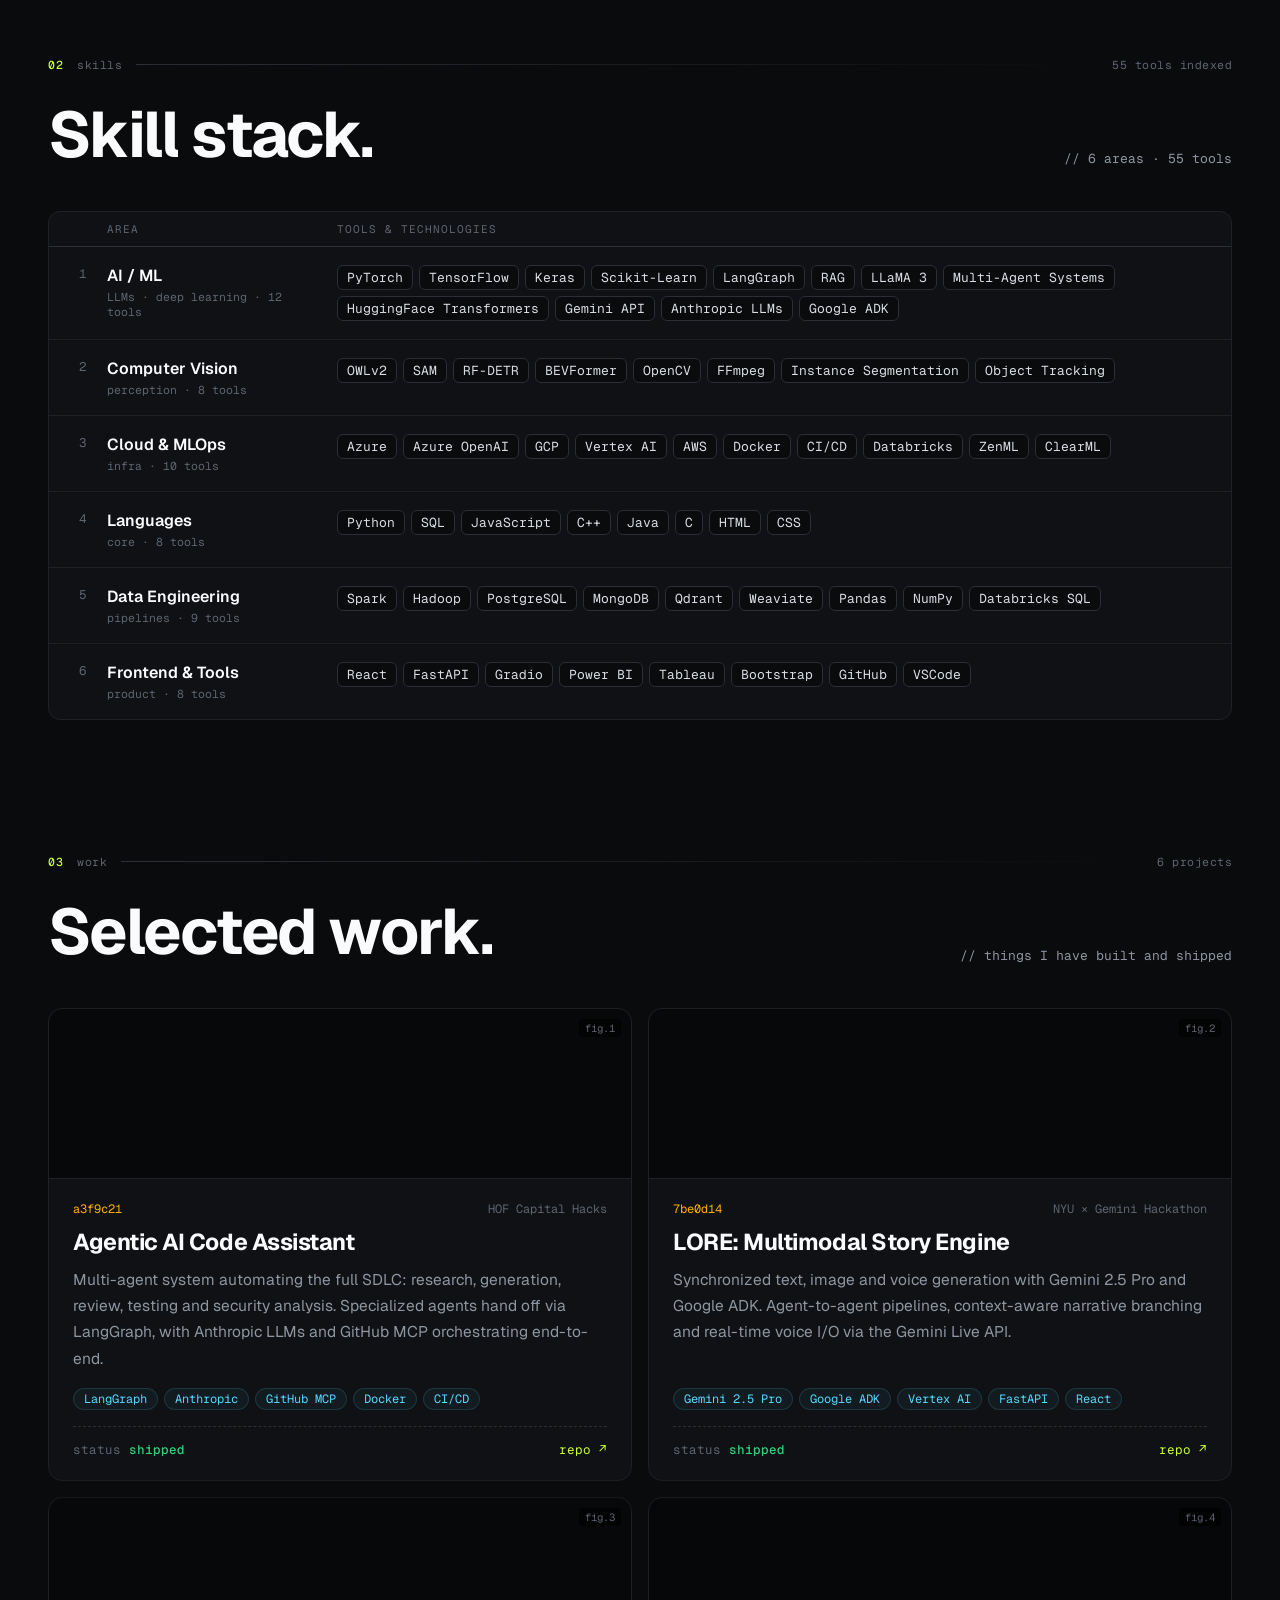
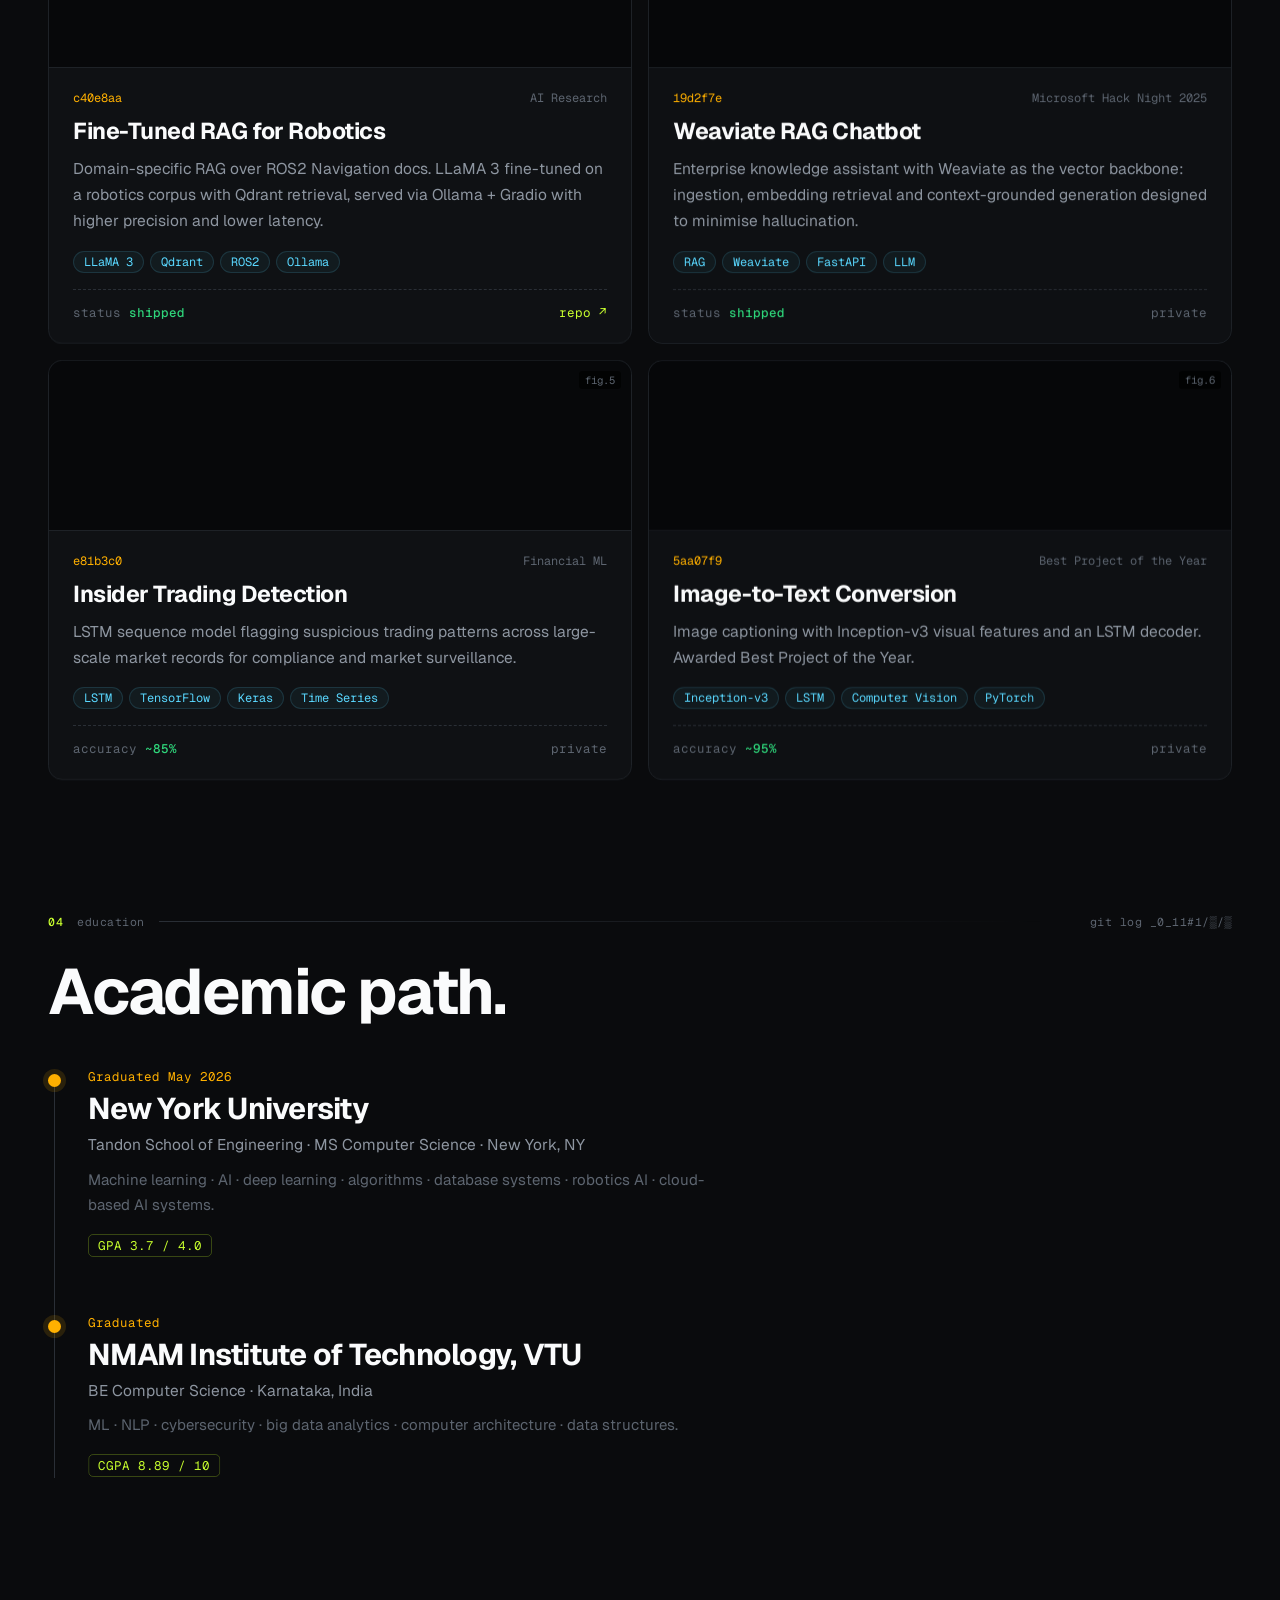
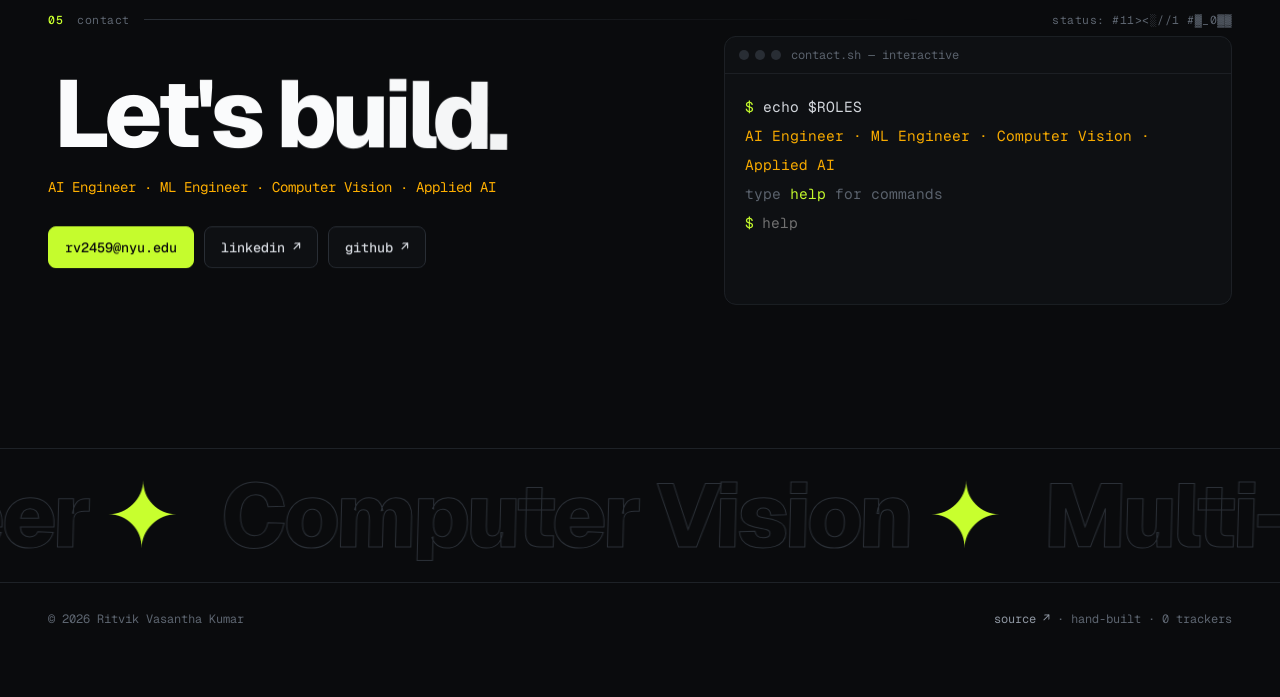
==== commit 8a16a60f: "Use system map panel and make stats and skills easier to read - Hero: system design panel on the ter" ====
--- a/index.html
+++ b/index.html
@@ -1,5 +1,5 @@
 <!DOCTYPE html>
-<html lang="en" class="booting" data-hero="net" data-panel="tabs">
+<html lang="en" class="booting" data-hero="terrain" data-panel="system">
 <head>
 <meta charset="UTF-8">
 <meta name="viewport" content="width=device-width, initial-scale=1.0">
@@ -109,10 +109,10 @@
 <div class="div"><b>02</b> skills<span class="ln"></span><span class="meta" id="m2"></span></div>
 <section id="skills" data-name="skills">
   <div class="sh"><h2 class="split">Skill stack.</h2>
-    <p>// 6 areas · trend = recent usage</p>
+    <p>// 6 areas · 55 tools</p>
   </div>
   <div class="tbl" id="tbl">
-    <div class="thd"><span></span><span>KEY</span><span>STACK</span><span>TREND</span></div>
+    <div class="thd"><span></span><span>AREA</span><span>TOOLS &amp; TECHNOLOGIES</span></div>
     <div id="sk"></div>
   </div>
 </section>
--- a/assets/css/style.css
+++ b/assets/css/style.css
@@ -128,9 +128,9 @@
 .kpi{padding:14px 16px;border-right:1px solid var(--ln);transition:background .2s}
 .kpi:hover{background:var(--s2)}
 .kpi:last-child{border-right:0}
-.kpi .l{font:11px var(--mono);color:var(--di);letter-spacing:.5px}
-.kpi .v{font:600 24px/1.2 var(--mono);color:var(--hi);letter-spacing:-.02em}
-.kpi .v small{font-size:13px;color:var(--di)}
+.kpi .l{font:500 13px var(--sans);color:var(--mu);margin-top:2px}
+.kpi .v{font:700 28px/1.15 var(--sans);color:var(--hi);letter-spacing:-.03em}
+.kpi .v small{font-size:15px;color:var(--di);font-weight:500}
 .kpi .spark{display:block;margin-top:4px;width:100%;height:24px}
 .spark-l{stroke-dasharray:var(--len,400);stroke-dashoffset:var(--len,400);transition:stroke-dashoffset 1.6s var(--ease)}
 .drawn .spark-l{stroke-dashoffset:0}
@@ -156,16 +156,16 @@
 
 /* ───────── skills ───────── */
 .tbl{border:1px solid var(--ln);border-radius:12px;background:var(--s1);overflow:hidden}
-.srow,.thd{display:grid;grid-template-columns:44px 230px 1fr 150px}
+.srow,.thd{display:grid;grid-template-columns:44px 230px 1fr}
 .thd{font:11px var(--mono);color:var(--di);letter-spacing:1px;border-bottom:1px solid var(--ln2)}
-.thd>*{padding:10px 14px}.thd>:last-child{text-align:right}
+.thd>*{padding:10px 14px}
 .srow{align-items:start;border-bottom:1px solid var(--ln);transition:background .25s;position:relative}
 .srow:last-child{border-bottom:0}
 .srow:hover{background:var(--s2)}
 .srow>*{padding:18px 14px}
 .srow .ln{font:12.5px var(--mono);color:var(--di);text-align:right;padding-right:6px}
-.srow .k{font:500 14px var(--mono);color:var(--cyan)}
-.srow .k small{display:block;color:var(--di);font-size:11.5px;margin-top:2px}
+.srow .k{font:600 16px var(--sans);color:var(--hi)}
+.srow .k small{display:block;color:var(--di);font:11.5px var(--mono);margin-top:3px}
 .chips{display:flex;flex-wrap:wrap;gap:6px}
 .chips span{font:13px var(--mono);color:var(--text);border:1px solid var(--ln2);border-radius:6px;padding:3px 9px;background:var(--bg);transition:border-color .2s,color .2s,translate .2s,background .2s;cursor:default}
 .chips span:hover{border-color:var(--c,var(--cyan));color:var(--hi);translate:0 -2px;background:color-mix(in srgb,var(--c,var(--cyan)) 8%,var(--bg))}
@@ -289,7 +289,8 @@
 .ps-m{position:absolute;left:10px;top:8px;display:flex;gap:12px;color:var(--di);font-size:11px}
 .ps-m b{color:var(--hi);font-weight:500}.ps-m .g{color:var(--up)}
 .ps-log{position:absolute;left:10px;right:10px;bottom:6px;color:var(--mu);font-size:10.5px}
-.ps-log span{color:var(--di)}.ps-log>div{animation:lnin .3s var(--ease)}
+.ps-log span{color:var(--di)}
+.ps-cap{position:absolute;right:10px;top:8px;font-size:10.5px;color:var(--di)}.ps-log>div{animation:lnin .3s var(--ease)}
 /* tabs */
 .pt{position:absolute;inset:0;display:flex;flex-direction:column}
 .pt-bar{display:flex;gap:2px;padding:6px 8px;border-bottom:1px solid var(--ln);background:#0a0c0e}
@@ -301,7 +302,7 @@
 .pt-body{position:relative;flex:1}
 .pt-pane{position:absolute;inset:0;display:none}
 .pt-pane.on{display:block;animation:lnin .35s var(--ease)}
-@media(max-width:560px){.panel{aspect-ratio:4/3.6}.pp-log .bar{display:none}.pv{grid-template-columns:1fr;grid-template-rows:1.3fr 1fr auto}.pv-bev{border-left:0;border-top:1px solid var(--ln)}.pv-ft{grid-column:1}}
+@media(max-width:560px){.ps-cap{top:auto;bottom:6px;right:10px;left:auto}.ps-log{bottom:22px}.ps-m{gap:9px}.panel{aspect-ratio:4/3.6}.pp-log .bar{display:none}.pv{grid-template-columns:1fr;grid-template-rows:1.3fr 1fr auto}.pv-bev{border-left:0;border-top:1px solid var(--ln)}.pv-ft{grid-column:1}}
 
 /* palette, toast */
 .rvk-pal{position:fixed;inset:0;z-index:450;display:flex;align-items:flex-start;justify-content:center;padding-top:16vh;background:#0008;backdrop-filter:blur(4px);opacity:0;pointer-events:none;transition:opacity .2s}
@@ -325,7 +326,7 @@
   .links{display:none}
   .hero,.about,.ct{grid-template-columns:1fr}.hero{gap:40px}
   .ptrack{grid-template-columns:1fr}
-  .srow,.thd{grid-template-columns:34px 1fr}.srow .chips,.srow .tz{grid-column:2}.srow .tz{text-align:left;padding-top:0}.srow .tz .spark{margin-left:0}.srow .chips{padding-top:0}
+  .srow,.thd{grid-template-columns:34px 1fr}.srow .chips{grid-column:2;padding-top:0}
   .thd>:nth-child(n+3){display:none}
   .sb .hide{display:none}
   #herobg{mask-image:linear-gradient(#000 40%,transparent);opacity:.5}
@@ -334,7 +335,7 @@
 @media(max-width:560px){
   .hd .r .clk{display:none}
   .name{gap:.55em;margin-top:44px}
-  .kpis{grid-template-columns:1fr 1fr 1fr}.kpi{padding:12px 10px}.kpi .v{font-size:19px}
+  .kpis{grid-template-columns:1fr 1fr 1fr}.kpi{padding:12px 10px}.kpi .v{font-size:22px}.kpi .l{font-size:12px}
   .sb .pb{width:60px}
   .div .meta{display:none}
   .div{margin-top:80px}
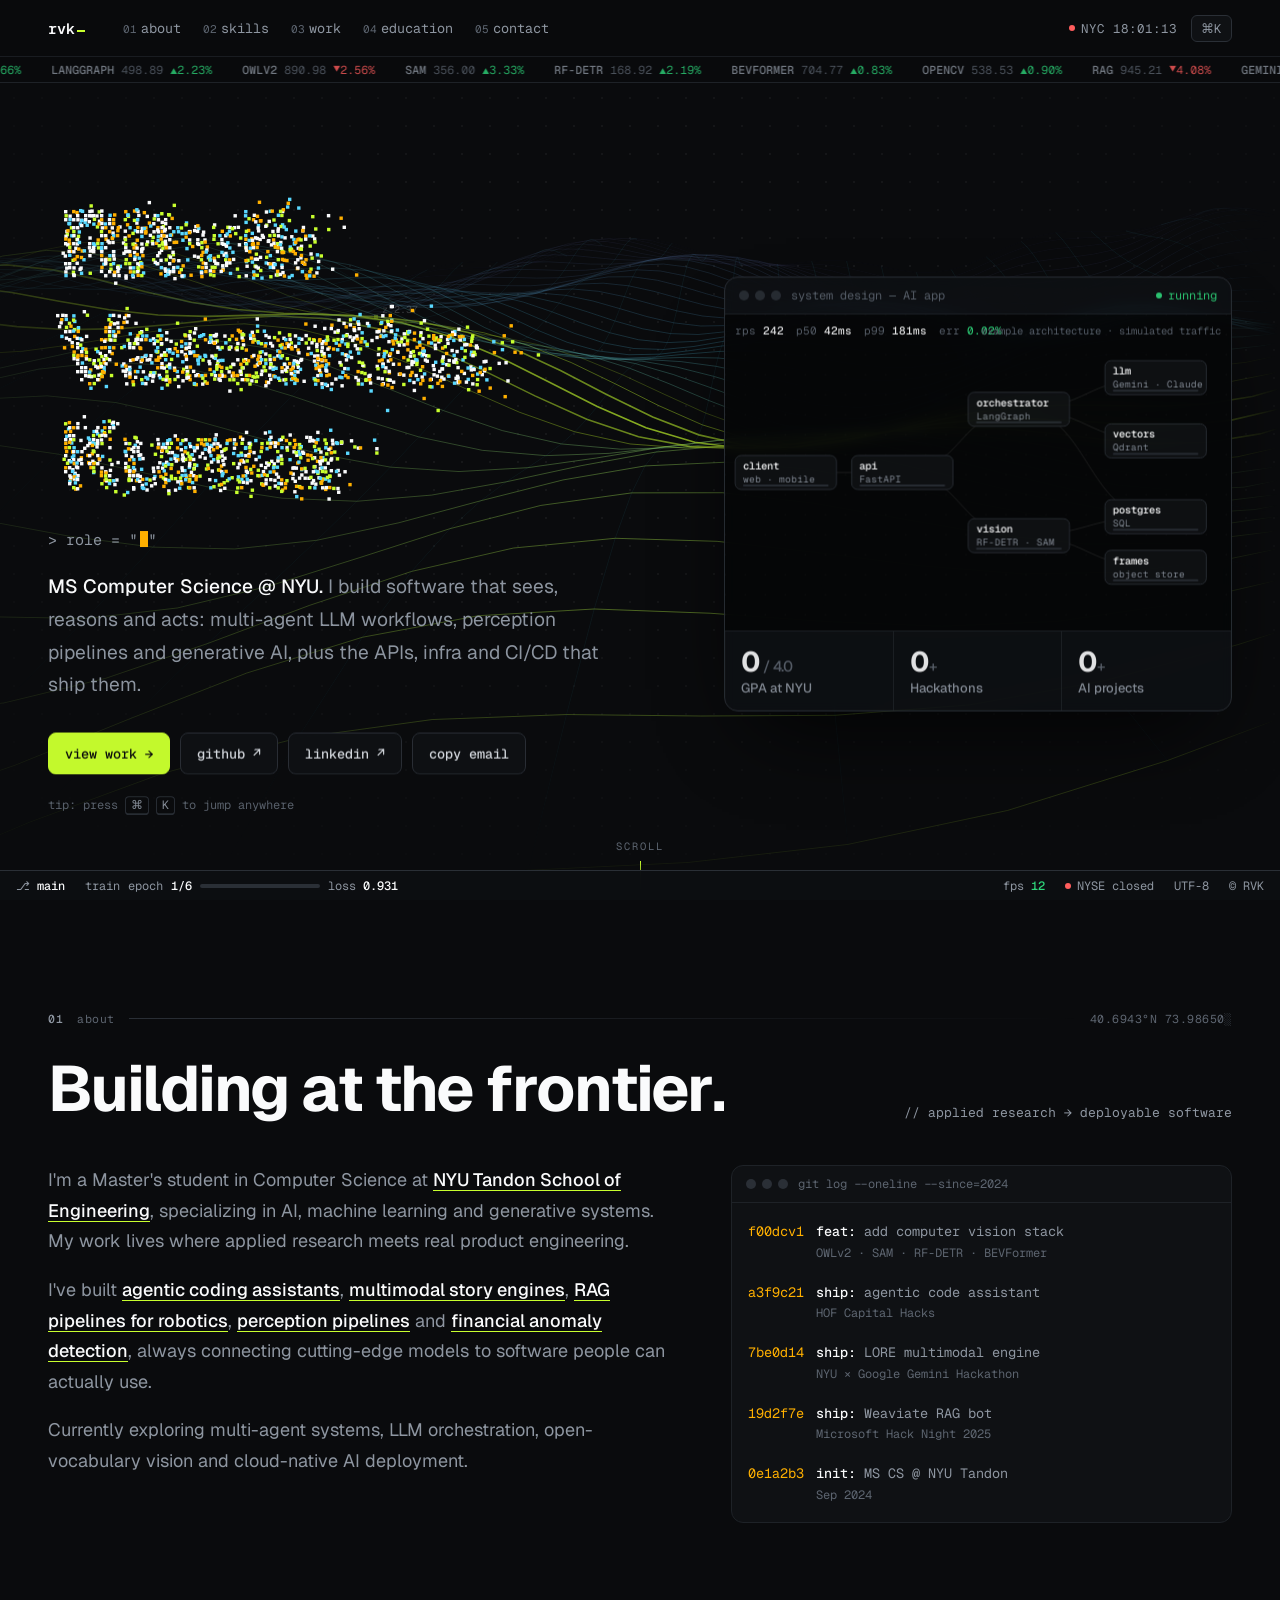
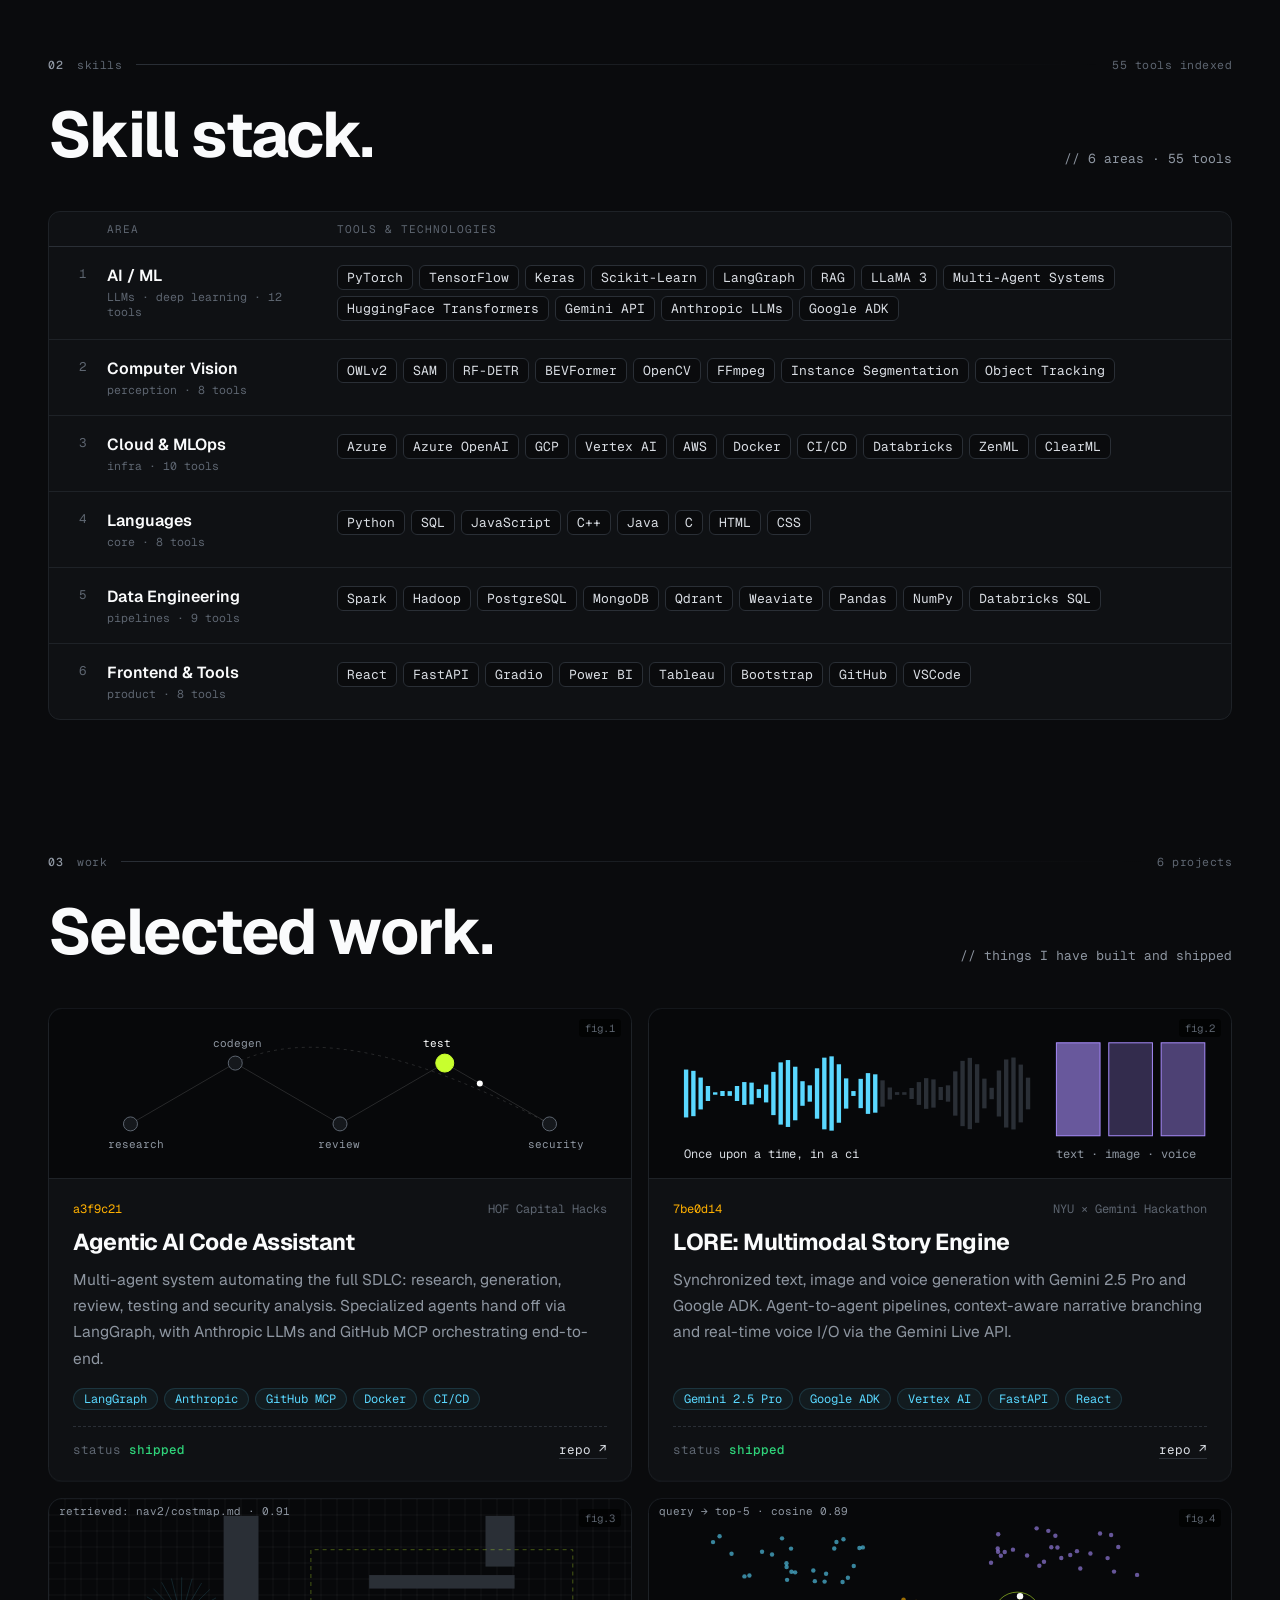
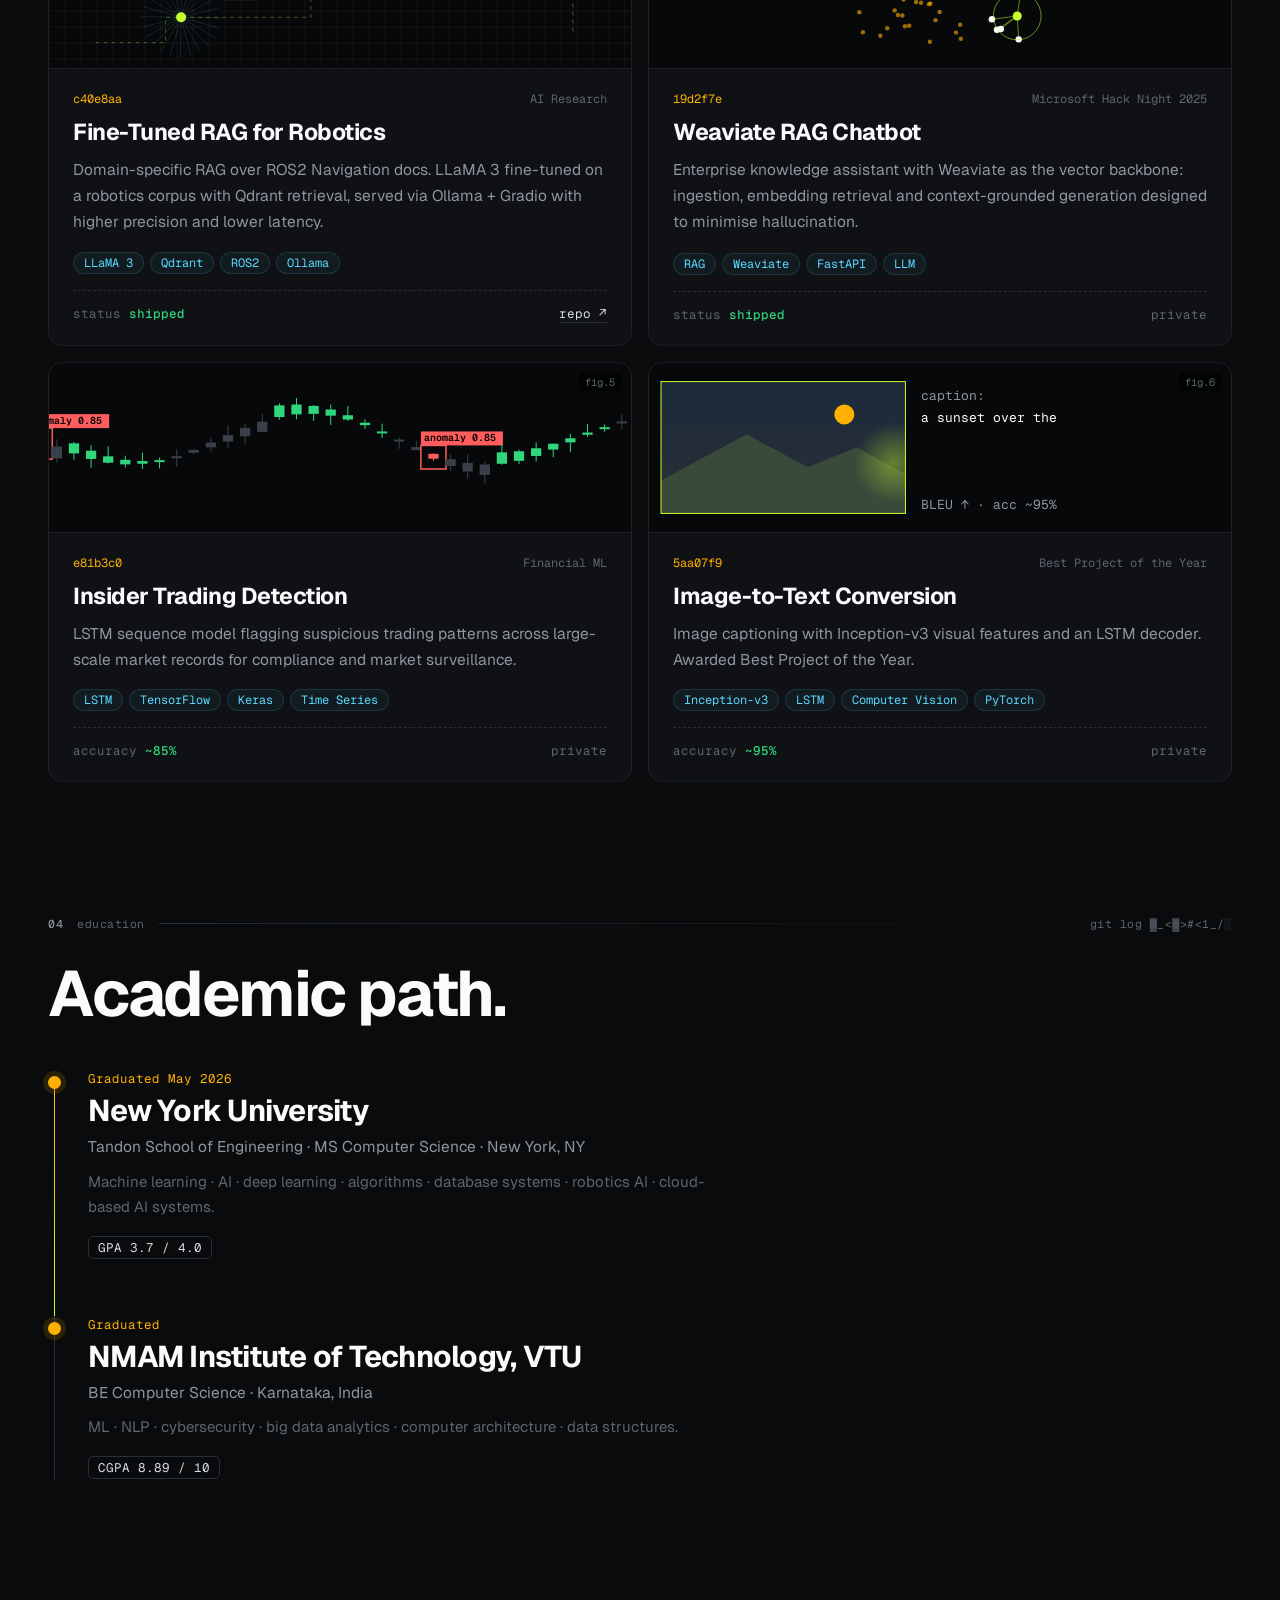
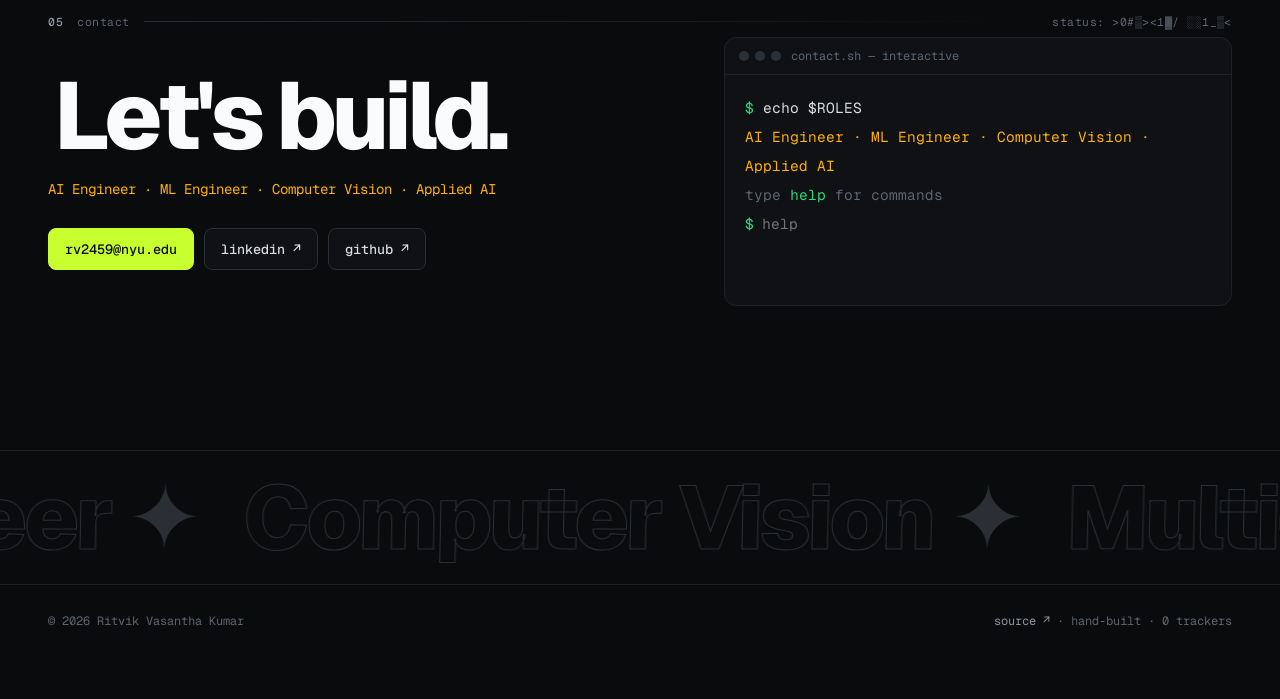
==== commit 0c096424: "Remove glows and tone down lime accents - Remove the cursor glow and the glow on the agent thumbnail" ====
--- a/index.html
+++ b/index.html
@@ -35,7 +35,6 @@
 </div></div>
 
 <div class="amb" aria-hidden="true"></div>
-<div class="glow" id="glow" aria-hidden="true"></div>
 
 <header id="hdr">
   <div class="hd">
@@ -128,7 +127,7 @@
 <div class="div"><b>04</b> education<span class="ln"></span><span class="meta">git log --education</span></div>
 <section id="education" data-name="education">
   <div class="sh"><h2 class="split">Academic path.</h2></div>
-  <div class="tline" id="tl"><span class="rail"><i id="rail"></i></span></div>
+  <div class="tline" id="tl"><span class="rail"></span></div>
 </section>
 
 <div class="div"><b>05</b> contact<span class="ln"></span><span class="meta">status: accepting offers</span></div>
--- a/assets/css/style.css
+++ b/assets/css/style.css
@@ -17,12 +17,10 @@
 :focus-visible{outline:2px solid var(--lime);outline-offset:3px}
 .sr{position:absolute;width:1px;height:1px;overflow:hidden;clip:rect(0 0 0 0)}
 
-/* ambient background: dot grid + cursor glow */
+/* ambient background: dot grid */
 .amb{position:fixed;inset:0;z-index:0;pointer-events:none;
   background-image:radial-gradient(#ffffff0d 1px,transparent 1px);background-size:28px 28px;
   mask-image:radial-gradient(ellipse 80% 70% at 50% 40%,#000 30%,transparent 100%)}
-.glow{position:fixed;left:0;top:0;width:620px;height:620px;margin:-310px 0 0 -310px;border-radius:50%;z-index:0;pointer-events:none;
-  background:radial-gradient(circle,#c8ff2e0f,transparent 60%);transform:translate(var(--gx,-999px),var(--gy,-999px));transition:opacity .4s}
 
 /* ───────── boot loader ───────── */
 #boot{position:fixed;inset:0;z-index:500;background:var(--bg);display:flex;align-items:center;justify-content:center;padding:24px}
@@ -48,14 +46,14 @@
 .links a{padding:6px 10px;border-radius:6px;text-decoration:none;color:var(--mu);transition:color .2s;position:relative;z-index:1}
 .links a span{color:var(--di);margin-right:4px;font-size:11px;transition:color .2s}
 .links a:hover,.links a.on{color:var(--hi)}
-.links a.on span{color:var(--lime)}
+.links a.on span{color:var(--mu)}
 .links .pill{position:absolute;top:0;height:100%;border-radius:6px;background:var(--s2);border:1px solid var(--ln2);transition:transform .45s var(--ease),width .45s var(--ease),opacity .3s;opacity:0}
 .hd .r{margin-left:auto;display:flex;align-items:center;gap:14px;font:12.5px var(--mono);color:var(--mu)}
 .kbtn{border:1px solid var(--ln2);background:var(--s1);color:var(--mu);border-radius:6px;padding:4px 9px;cursor:pointer;transition:.2s;font:12.5px var(--mono)}
 .kbtn:hover{color:var(--hi);border-color:var(--lime)}
 .mk{display:inline-flex;align-items:center;gap:6px}
 .mk i{width:6px;height:6px;border-radius:50%;background:var(--dn)}
-.mk.open i{background:var(--up);box-shadow:0 0 8px var(--up)}
+.mk.open i{background:var(--up)}
 .tape{height:26px;overflow:hidden;border-top:1px solid var(--ln);font:11.5px/26px var(--mono);color:var(--di);opacity:.8;transition:opacity .3s}
 .tape:hover{opacity:1}
 .tape-in{display:flex;gap:30px;white-space:nowrap;width:max-content;will-change:transform}
@@ -69,7 +67,7 @@
 /* divider between sections */
 .div{margin-top:110px;display:flex;align-items:center;gap:14px;font:11.5px var(--mono);color:var(--di);letter-spacing:.5px}
 .div .ln{flex:1;height:1px;background:linear-gradient(90deg,var(--ln2),transparent);transform-origin:left}
-.div b{color:var(--lime);font-weight:500}
+.div b{color:var(--mu);font-weight:500}
 .div .meta{white-space:nowrap}
 .sh{display:flex;align-items:flex-end;justify-content:space-between;gap:20px;margin:22px 0 44px;flex-wrap:wrap}
 h2{font:700 clamp(36px,5vw,64px)/1.02 var(--sans);letter-spacing:-.04em;color:var(--hi)}
@@ -191,12 +189,12 @@
 .pc .tags span{font:12px var(--mono);color:var(--cyan);background:#5ad8ff0d;border:1px solid #5ad8ff24;border-radius:999px;padding:2px 10px}
 .pc .ft{display:flex;justify-content:space-between;align-items:center;border-top:1px dashed var(--ln2);padding-top:14px;font:12.5px var(--mono);color:var(--di)}
 .pc .ft b{color:var(--up);font-weight:500}
-.pc .ft a{color:var(--lime);text-decoration:none}.pc .ft a:hover{text-decoration:underline}
+.pc .ft a{color:var(--text);text-decoration:none;border-bottom:1px solid var(--ln2)}.pc .ft a:hover{color:var(--hi);border-color:var(--hi)}
 
 /* ───────── education ───────── */
 .tline{position:relative;padding-left:40px}
 .tline .rail{position:absolute;left:6px;top:8px;bottom:0;width:1px;background:var(--ln2)}
-.tline .rail i{position:absolute;inset:0;background:linear-gradient(var(--amber),var(--lime));transform-origin:top;transform:scaleY(0)}
+.tline .ti:first-of-type::before{content:"";position:absolute;left:-34px;top:8px;bottom:0;width:1px;background:linear-gradient(var(--amber),var(--lime))}
 .ti{position:relative;padding:0 0 56px}
 .ti:last-child{padding-bottom:0}
 .ti .dot{position:absolute;left:-40px;top:6px;width:13px;height:13px;border-radius:50%;background:var(--bg);border:2px solid var(--amber);transition:background .3s,box-shadow .3s}
@@ -205,7 +203,7 @@
 .ti h3{font:700 clamp(22px,2.4vw,30px) var(--sans);color:var(--hi);letter-spacing:-.025em;margin:4px 0}
 .ti .s{color:var(--mu);font-size:15.5px}
 .ti .b{color:var(--di);font-size:15px;margin:8px 0 12px;max-width:640px}
-.ti .gpa{display:inline-block;font:12.5px var(--mono);color:var(--lime);border:1px solid #c8ff2e40;border-radius:5px;padding:2px 9px}
+.ti .gpa{display:inline-block;font:12.5px var(--mono);color:var(--text);border:1px solid var(--ln2);border-radius:5px;padding:2px 9px}
 .gb{display:flex;align-items:center;gap:12px;font:12.5px var(--mono);color:var(--mu);max-width:440px}
 .gb .bar{flex:1;height:4px;background:var(--ln);border-radius:2px;overflow:hidden}
 .gb .bar i{display:block;height:100%;width:0;background:linear-gradient(90deg,var(--amber),var(--lime));transition:width 1.6s var(--ease)}
@@ -214,11 +212,11 @@
 .ct{display:grid;grid-template-columns:1.1fr .9fr;gap:56px;align-items:center}
 .big{white-space:nowrap;font:800 clamp(52px,7.4vw,124px)/.9 var(--sans);letter-spacing:-.06em;color:var(--hi)}
 .big .det .tag{font-size:12px}
-.big .ch2{display:inline-block;transition:translate .35s var(--ease),color .35s}
-.big .ch2:hover{translate:0 -8%;color:var(--lime)}
+.big .ch2{display:inline-block;transition:translate .35s var(--ease)}
+.big .ch2:hover{translate:0 -8%}
 .sub2{font:14px var(--mono);color:var(--amber);margin-top:22px}
 .term{font:14.5px/2 var(--mono);padding:18px 20px;min-height:230px;max-height:320px;overflow:auto;cursor:text}
-.term .p{color:var(--lime)}
+.term .p{color:var(--up)}
 .term a{color:var(--cyan);text-decoration:none;border-bottom:1px dashed #5ad8ff55}
 .term a:hover{border-bottom-style:solid}
 .term .o{color:var(--amber);white-space:pre-wrap}
@@ -231,7 +229,7 @@
 .marq{overflow:hidden;border-top:1px solid var(--ln);border-bottom:1px solid var(--ln);margin-top:120px;padding:22px 0}
 .marq .in{display:flex;width:max-content;font:800 clamp(40px,7vw,96px)/1 var(--sans);letter-spacing:-.04em;color:transparent;-webkit-text-stroke:1px var(--ln2);white-space:nowrap;will-change:transform}
 .marq .in span{padding-right:.5em}
-.marq .in em{font-style:normal;color:var(--lime);-webkit-text-stroke:0}
+.marq .in em{font-style:normal;color:var(--ln2);-webkit-text-stroke:0}
 footer{padding:28px 0 40px;font:12px var(--mono);color:var(--di);display:flex;justify-content:space-between;gap:12px;flex-wrap:wrap}
 footer a{color:var(--mu);text-decoration:none}footer a:hover{color:var(--lime)}
 
@@ -240,7 +238,7 @@
 .sb b{color:var(--hi);font-weight:500}
 .sb .ep{display:flex;align-items:center;gap:8px}
 .sb .pb{width:120px;height:4px;background:var(--ln2);border-radius:2px;overflow:hidden}
-.sb .pb i{display:block;height:100%;background:var(--lime);width:0}
+.sb .pb i{display:block;height:100%;background:var(--mu);width:0}
 .sb .r{margin-left:auto;display:flex;gap:20px}
 .sb .fps b{color:var(--up)}
 
